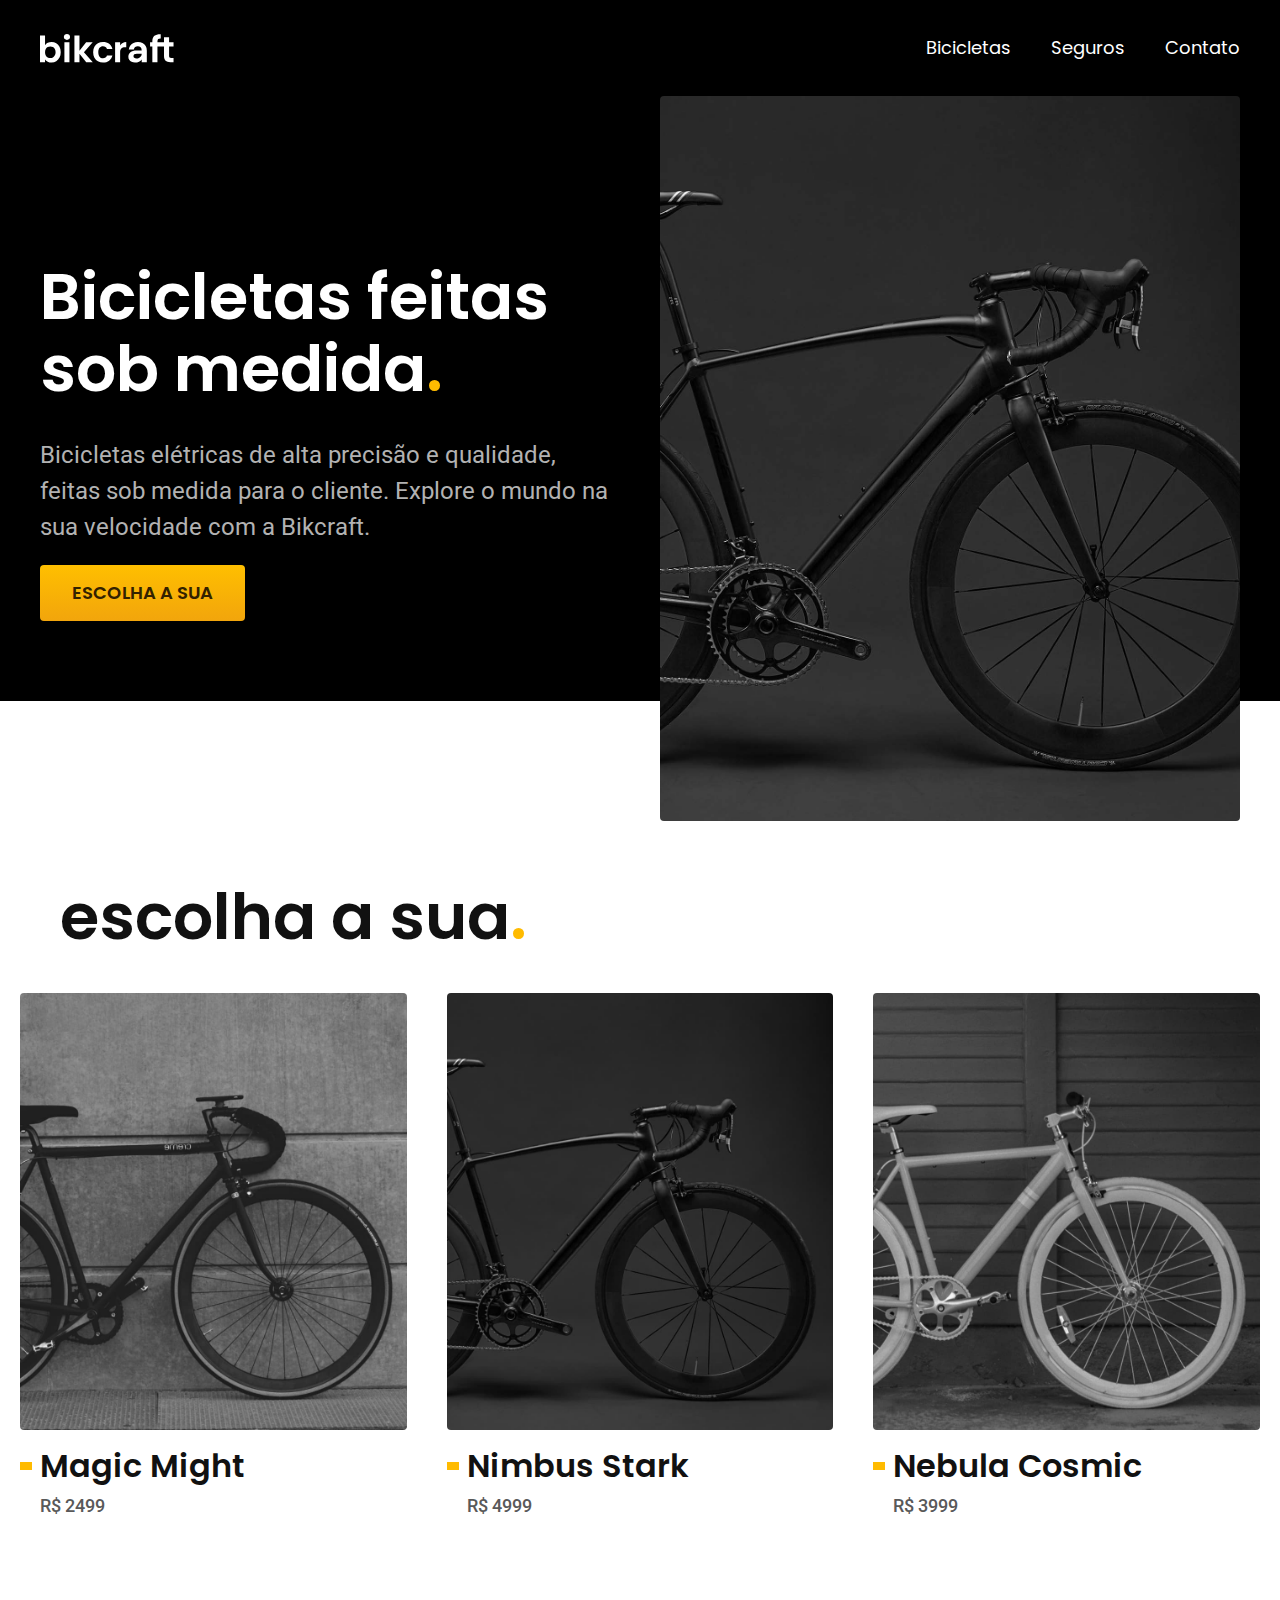
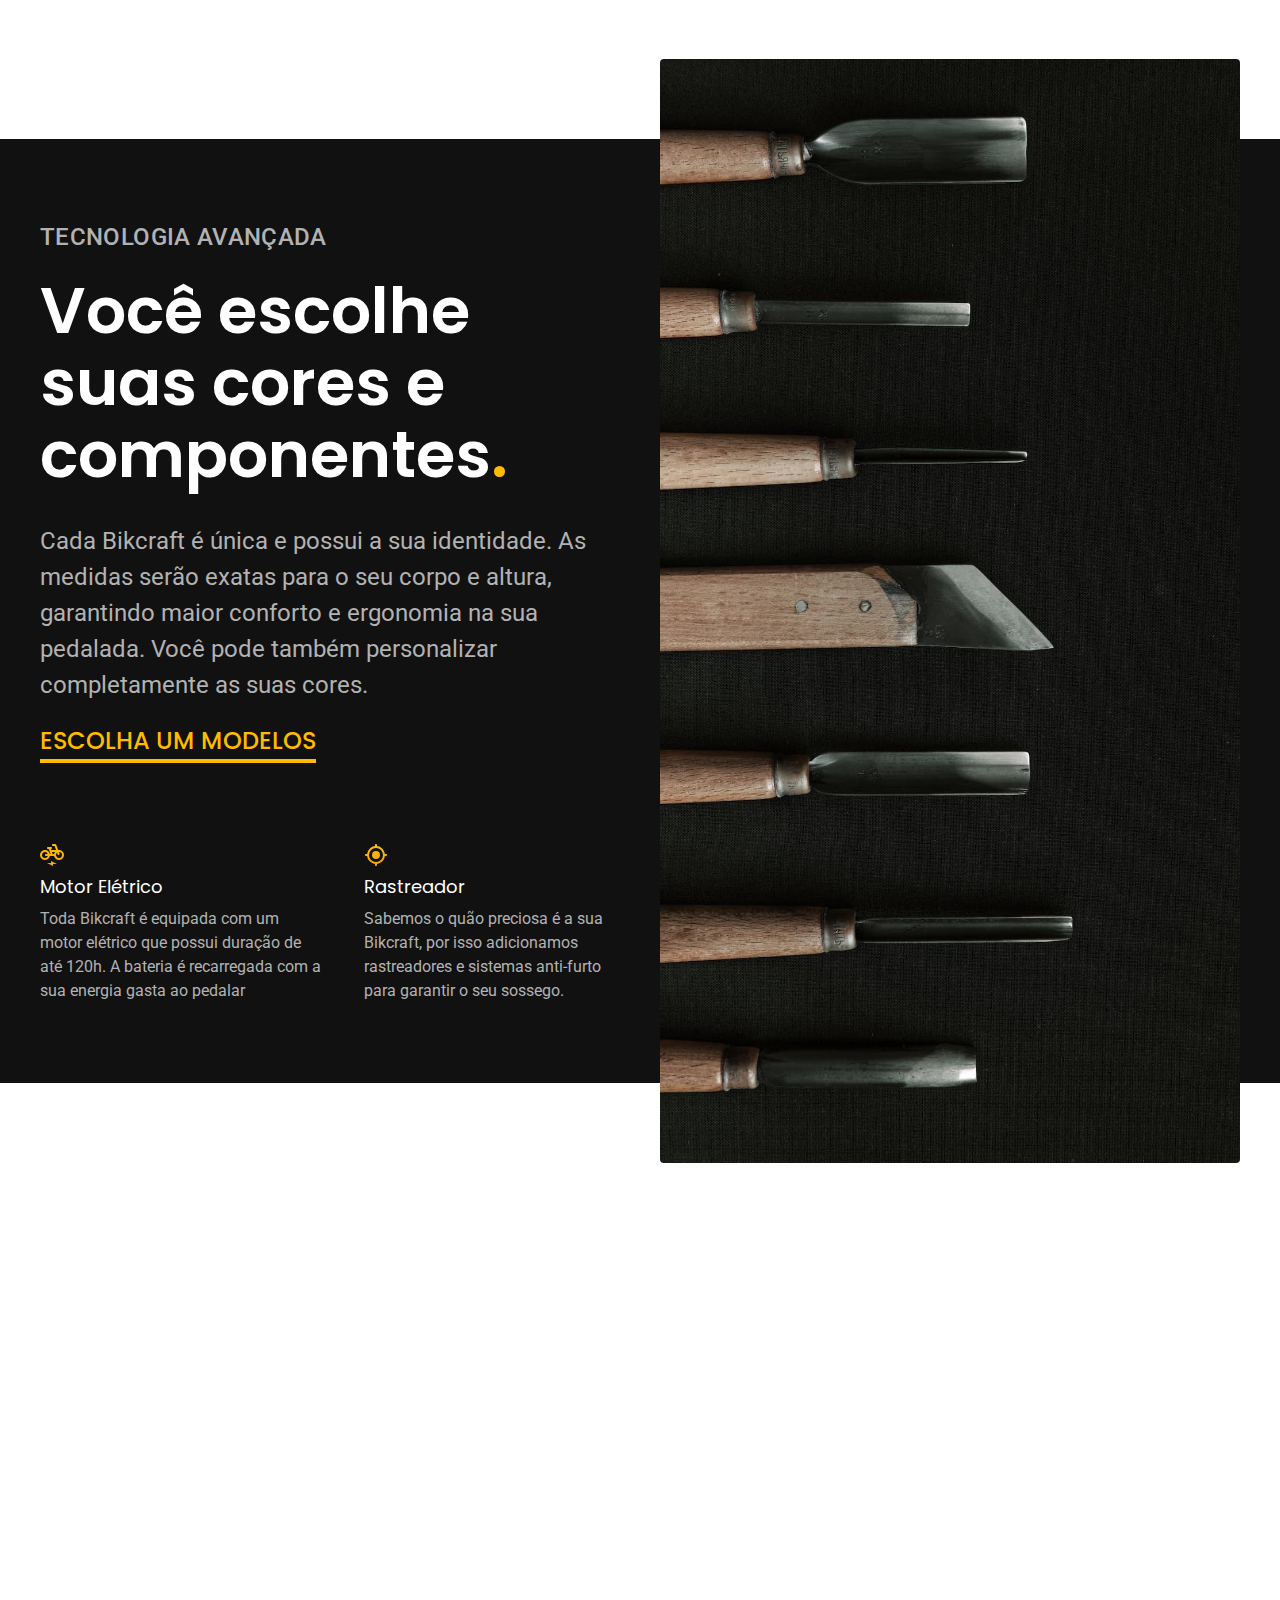
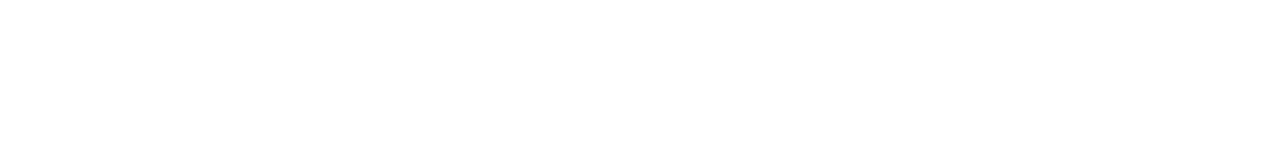
==== index.html @ 1fbe971d "tecnologia" ====
<!DOCTYPE html>
<html lang="pt-br">
<head>
    <meta charset="UTF-8">
    <meta name="viewport" content="width=device-width, initial-scale=1.0">
    <title>Bikcraft - Bicicletas Elétricas</title>
    <meta name="description" content="Bicicletas elétricas de alta precisão e qualidade,  feitas sob medida para o cliente. Explore o mundo na sua velocidade com a Bikcraft.">
    <link rel="stylesheet" href="./css/style.css">

    <link rel="preconnect" href="https://fonts.googleapis.com">
    <link rel="preconnect" href="https://fonts.gstatic.com" crossorigin>
    <link href="https://fonts.googleapis.com/css2?family=Poppins:wght@400;600&family=Roboto:wght@400;500&display=swap" rel="stylesheet">
</head>
<body>
    <header class="header-bg">
        <div class="container header">
            <a href="./"><img src="./img/bikcraft.svg" alt="Bikcraft"></a>
            <nav aria-label="primaria">
                <ul class="header-menu font-1-m cor-0">
                    <li><a href="./bicicletas.html">Bicicletas</a></li>
                    <li><a href="./seguros.html">Seguros</a></li>
                    <li><a href="./contatos.html">Contato</a></li>
                </ul>

        </div>
 
        </nav>
    </header>

    <main class="introducao-bg">
        <div class="container introducao">
            <div class="introducao-conteudo">
                <h1 class="font-1-xxl cor-0">Bicicletas feitas sob medida<span class="cor-p1">.</span></h1>
                <p class="font-2-l cor-5">Bicicletas elétricas de alta precisão e qualidade,  feitas sob medida para o cliente. Explore o mundo na sua velocidade com a Bikcraft.</p>
                <a href="./bicicletas.html" class="botao">Escolha a sua</a>
            </div>
            <div>
                <img src="./img/fotos/introducao.jpg" alt="Bicicleta Elétrica Preta">
            </div>
        </div>      
    </main>

    <article class="bicicletas-lista">
        <h2 class="container font-1-xxl">escolha a sua<span class="cor-p1">.</span></h2>

        <ul>
            <li>
                <a href="./bicicletas/magic.html">
                    <img src="./img/bicicletas/magic-home.jpg" alt="Bicicleta Preta">
                    <h3 class="font-1-xl">Magic Might</h3>
                    <span class="font-2-m cor-8">R$ 2499</span>
                </a>
            </li>
            <li>
                <a href="./bicicletas/nimbus.html">
                    <img src="./img/bicicletas/nimbus-home.jpg" alt="Bicicleta Preta">
                    <h3 class="font-1-xl">Nimbus Stark</h3>
                    <span class="font-2-m cor-8">R$ 4999</span>
                </a>
            </li>
            <li>
                <a href="./bicicletas/nebula.html">
                    <img src="./img/bicicletas/nebula-home.jpg" alt="Bicicleta Preta">
                    <h3 class="font-1-xl">Nebula Cosmic</h3>
                    <span class="font-2-m cor-8">R$ 3999</span>
                </a>
            </li>
        </ul>
    </article>

    <article class="tecnologia-bg">
        <div class="tecnologia container">
            <div class="tecnologia-conteudo">
                <span class="font-2-l-b cor-5">Tecnologia Avançada</span>
                <h2 class="font-1-xxl cor-0">Você escolhe suas cores e componentes<span class="cor-p1">.</span></h2>
                <p class="font-2-l cor-5">Cada Bikcraft é única e possui a sua identidade. As medidas serão exatas para o seu corpo e altura, garantindo maior conforto e ergonomia na sua pedalada. Você pode também personalizar completamente as suas cores.</p>
                <a class="link" href="./bicicletas.html">Escolha um modelos</a>

                <div class="tecnologia-vantagens">
                    <div>
                        <img src="./img/icones/eletrica.svg" alt="">
                        <h3 class="font-1-m cor-0">Motor Elétrico</h3>
                        <p class="font-2-s cor-5">Toda Bikcraft é equipada com um motor elétrico que possui duração de até 120h. A bateria é recarregada com a sua energia gasta ao pedalar</p>
                    </div>
                    <div>
                        <img src="./img/icones/rastreador.svg" alt="">
                        <h3 class="font-1-m cor-0">Rastreador</h3>
                        <p class="font-2-s cor-5">Sabemos o quão preciosa é a sua Bikcraft, por isso adicionamos rastreadores e sistemas anti-furto para garantir o seu sossego.</p>
                    </div>
                </div>
            </div>
            <div class="tecnologia-imagem">
                <img src="./img/fotos/tecnologia.jpg" alt="">
            </div>
        </div>

    </article>

    
</body>
</html>
---- css/style.css ----
@import './global/global.css';
@import './utilidades/tipografia.css';
@import './utilidades/cores.css';
@import './global/header.css';

/* Utilidades */
@import './utilidades/componentes.css';

/* Home */
@import './home/introducao.css';

/* Bicicletas */
@import './bicicletas/bicicletas.css';

/* Tecnologia */
@import './home/tecnologia.css';
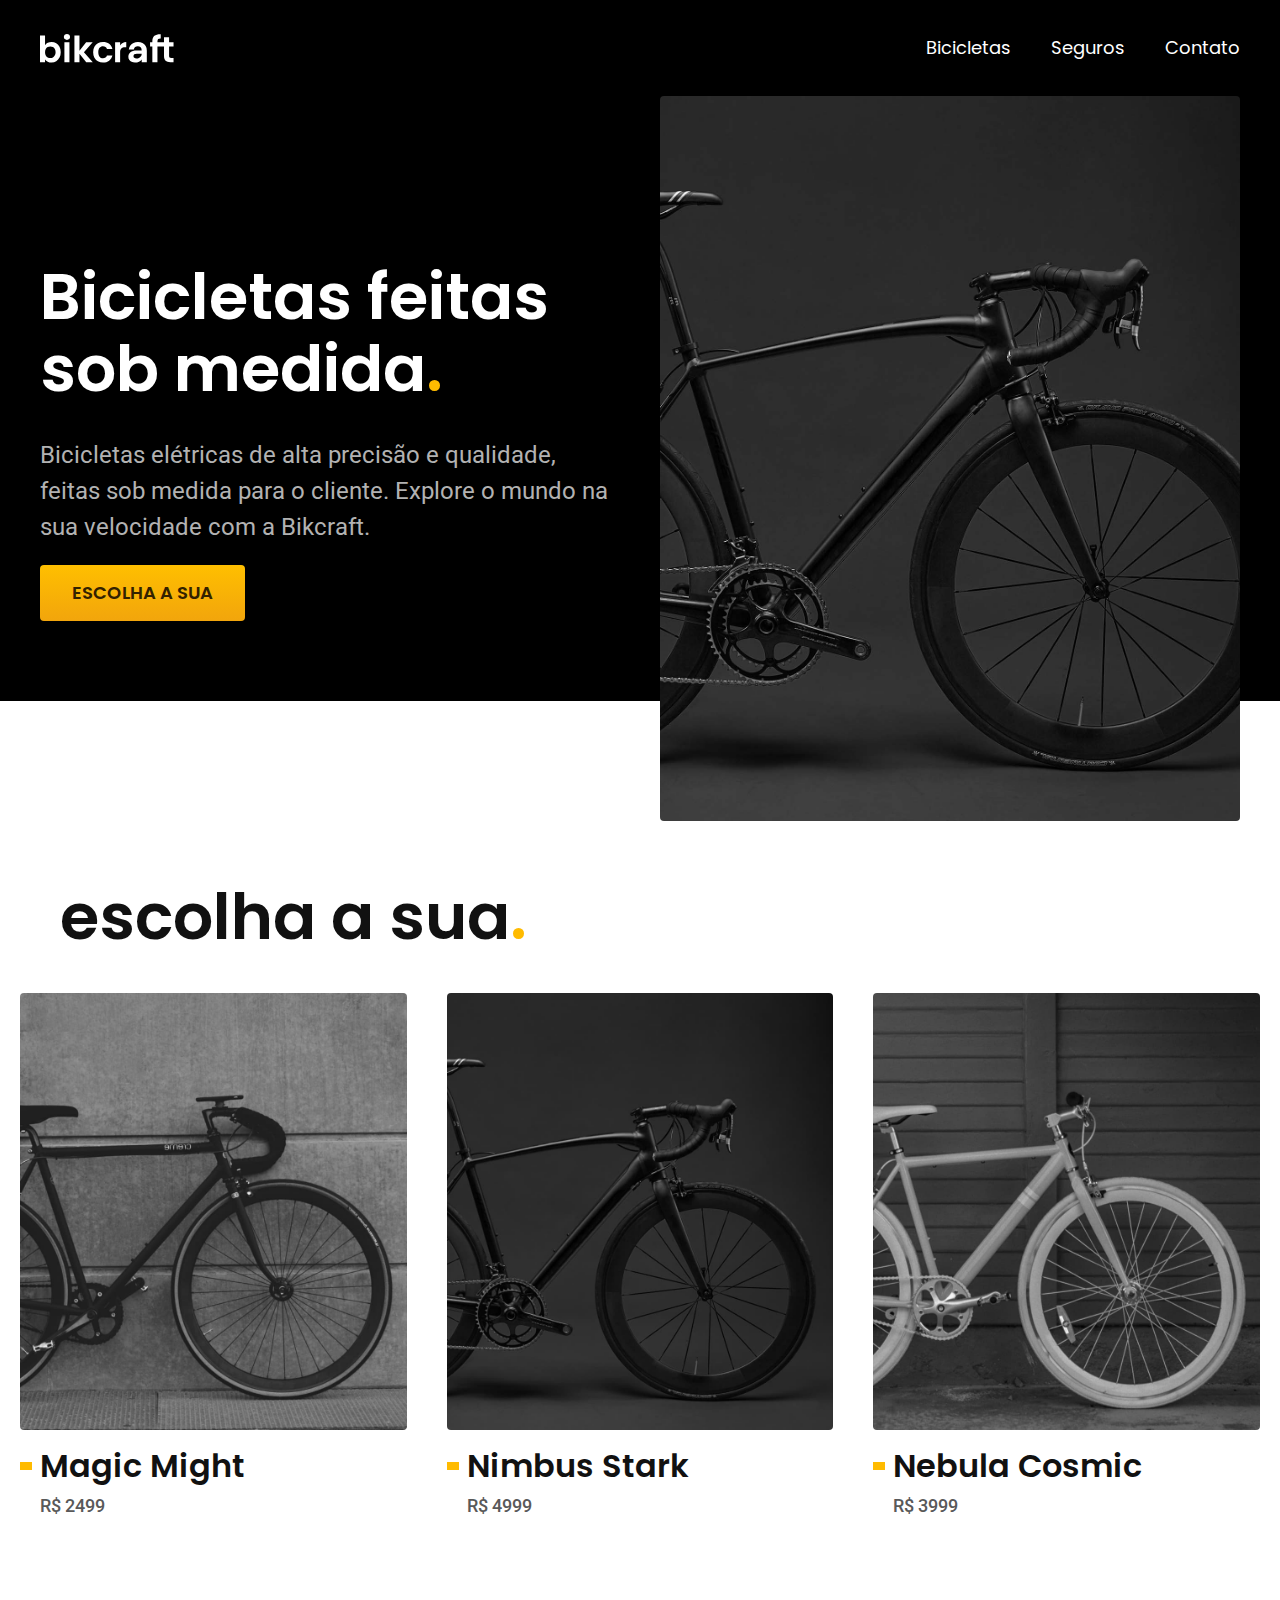
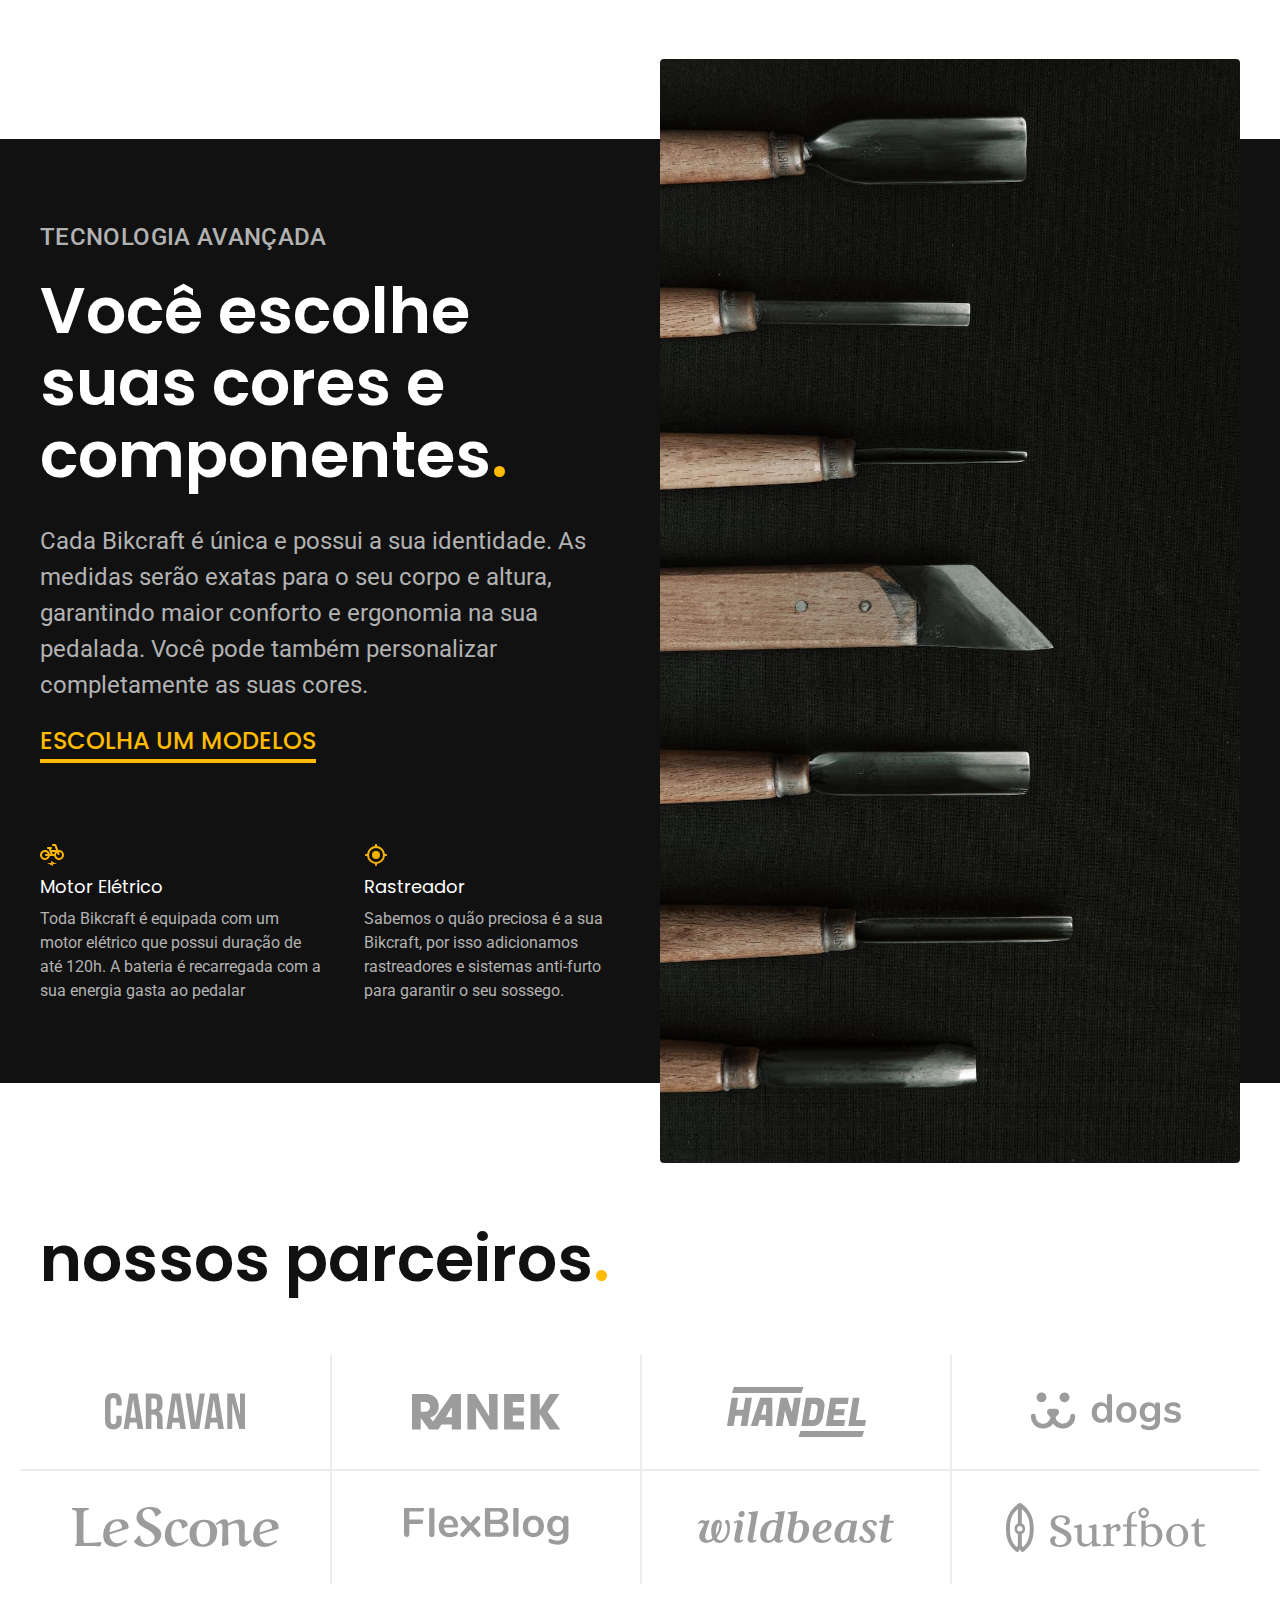
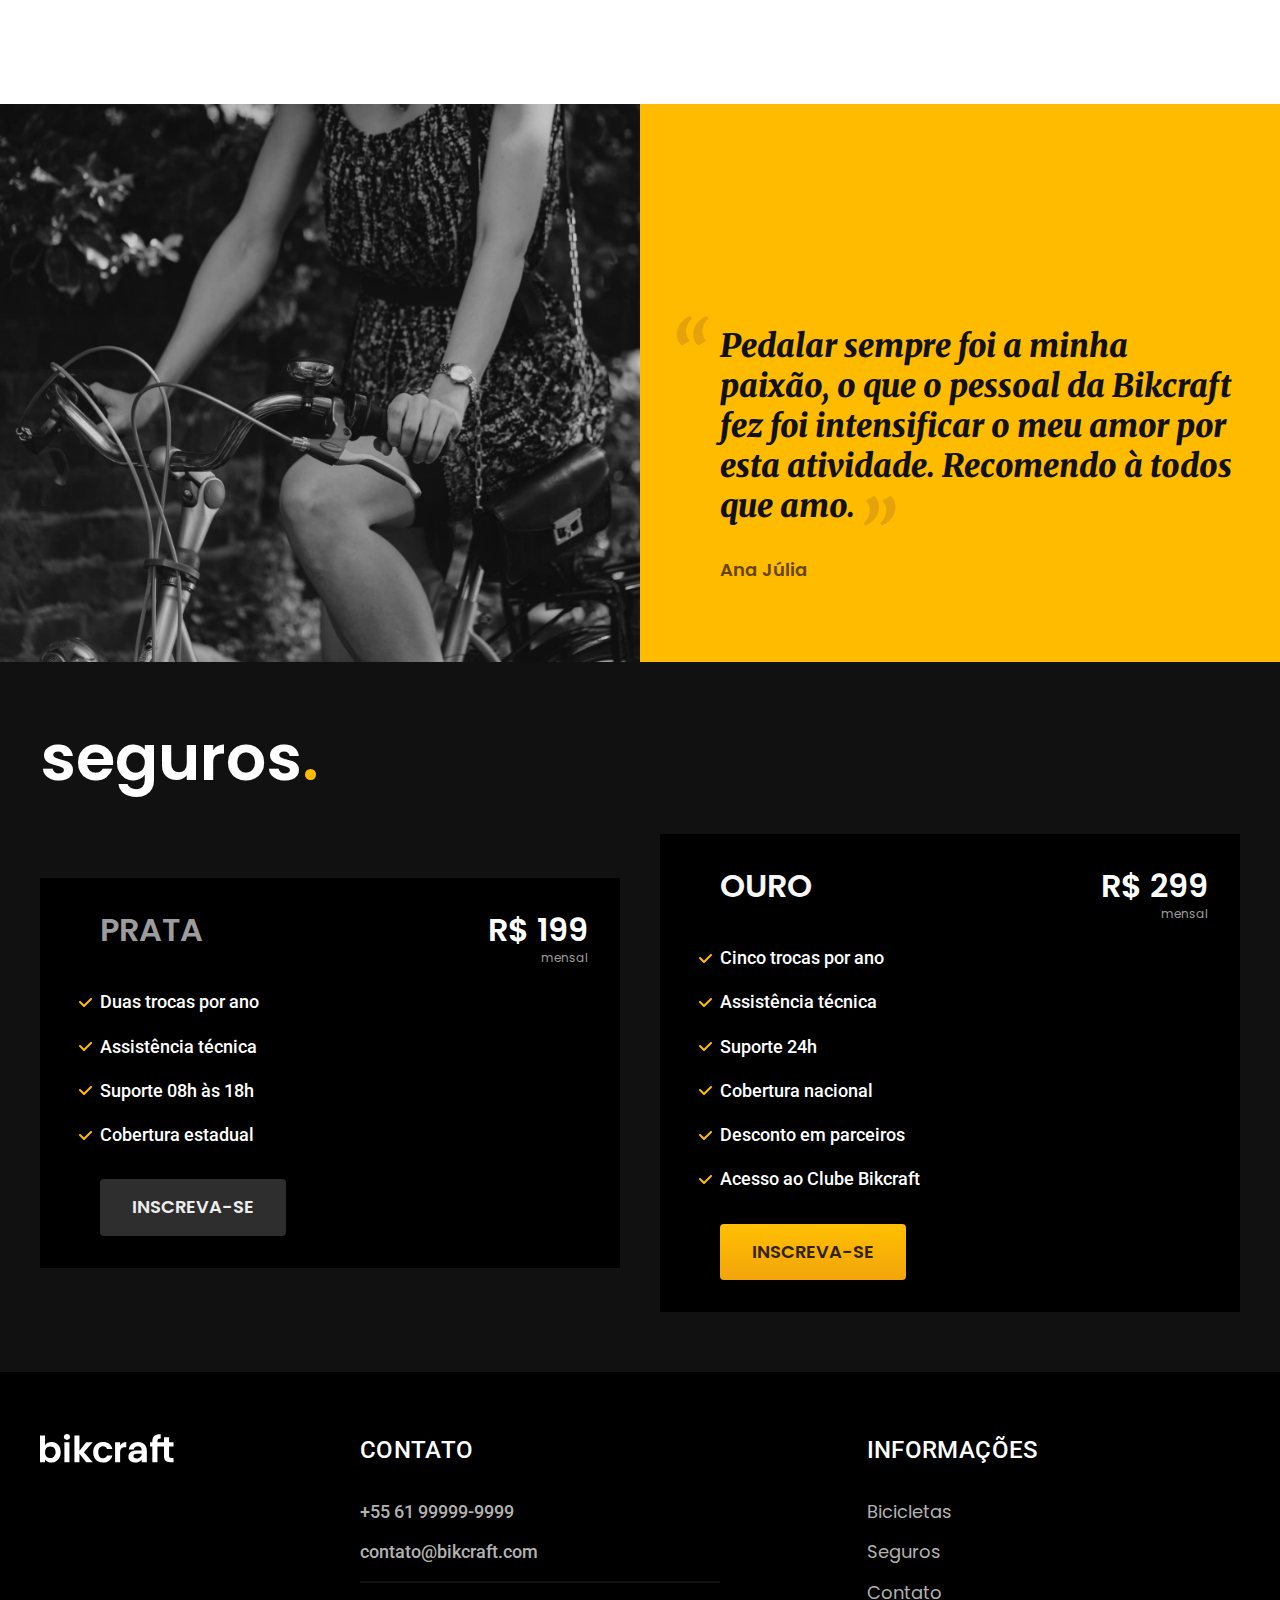
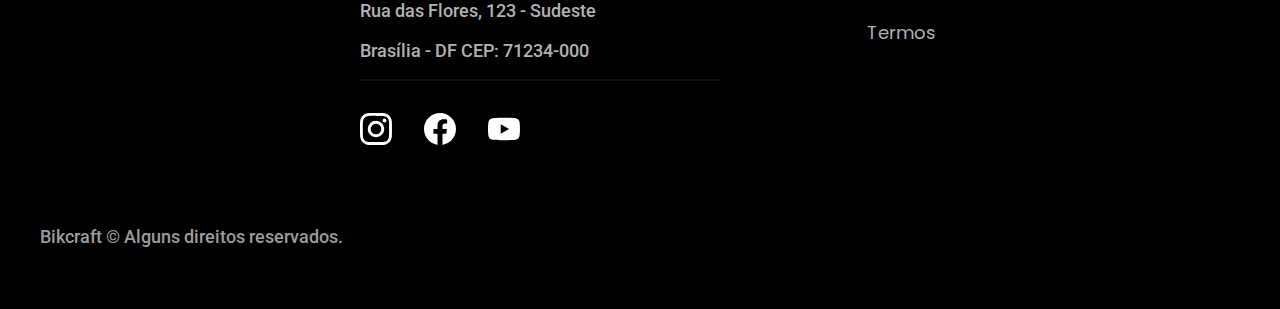
==== commit 0f9272d9: "home" ====
--- a/index.html
+++ b/index.html
@@ -10,6 +10,7 @@
     <link rel="preconnect" href="https://fonts.googleapis.com">
     <link rel="preconnect" href="https://fonts.gstatic.com" crossorigin>
     <link href="https://fonts.googleapis.com/css2?family=Poppins:wght@400;600&family=Roboto:wght@400;500&display=swap" rel="stylesheet">
+    <link href="https://fonts.googleapis.com/css2?family=Merriweather:ital,wght@0,400;1,900&display=swap" rel="stylesheet">
 </head>
 <body>
     <header class="header-bg">
@@ -96,6 +97,107 @@
 
     </article>
 
+    <section aria-label="Nossos Parceiros" class="parceiros">
+        <h2 class="container font-1-xxl">nossos parceiros<span class="cor-p1">.</span></h2>
+        <ul>
+            <li><img src="./img/parceiros/caravan.svg" alt="caravan"></li>
+            <li><img src="./img/parceiros/ranek.svg" alt="ranek"></li>
+            <li><img src="./img/parceiros/handel.svg" alt="handel"></li>
+            <li><img src="./img/parceiros/dogs.svg" alt="dogs"></li>
+            <li><img src="./img/parceiros/lescone.svg" alt="lescone"></li>
+            <li><img src="./img/parceiros/flexblog.svg" alt="flexblog"></li>
+            <li><img src="./img/parceiros/wildbeast.svg" alt="wildbeast"></li>
+            <li><img src="./img/parceiros/surfbot.svg" alt="surfbot"></li>
+        </ul>
+    </section>
+
+    <section class="depoimento-bg" aria-label="depoimento">
+        <div class="depoimento">
+            <div>
+                <img src="./img/fotos/depoimento.jpg" alt="Pessoa pedalando Bicicleta">
+            </div>
+            <div class="depoimento-conteudo">
+                <blockquote class="font-1-xl cor-p5s">
+                    <p>Pedalar sempre foi a minha paixão, o que o pessoal da Bikcraft fez foi intensificar o meu amor por esta atividade. Recomendo à todos que amo.</p>
+                </blockquote>
+                <span class="font-1-m-b cor-p4">Ana Júlia</span>
+                
+            </div>
+        </div>
+    </section>
+
+    <article class="seguros-bg">
+        <div class="container seguros">
+            <h2 class="font-1-xxl cor-0">seguros<span class="cor-p1">.</span></h2>
+            <div class="seguros-item">
+                <h3 class="font-1-xl cor-6">PRATA</h3>
+                <span class="font-1-xl cor-0">R$ 199 <span class="font-1-xs cor-6">mensal</span></span>
+                <ul class="font-2-m cor-0">
+                    <li>Duas trocas por ano</li>
+                    <li>Assistência técnica</li>
+                    <li>Suporte 08h às 18h</li>
+                    <li>Cobertura estadual</li>
+                </ul>
+                <a class="botao secundario" href="./orcamento.html">Inscreva-se</a>
+            </div>
+            <div class="seguros-item">
+                <h3 class="font-1-xl cor-1">OURO</h3>
+                <span class="font-1-xl cor-0">R$ 299 <span class="font-1-xs cor-6">mensal</span></span>
+                <ul class="font-2-m cor-0">
+                    <li>Cinco trocas por ano</li>
+                    <li>Assistência técnica</li>
+                    <li>Suporte 24h</li>
+                    <li>Cobertura nacional</li>
+                    <li>Desconto em parceiros</li>
+                    <li>Acesso ao Clube Bikcraft</li>
+                </ul>
+                <a class="botao" href="./orcamento.html">Inscreva-se</a>
+            </div>
+        </div>
+        
+    </article>
+
+    <footer class="footer-bg">
+        <div class="container footer">
+            <img src="./img/bikcraft.svg" alt="Bikcraft">
+            <div class="footer-contato">
+                <h3 class="font-2-l-b cor-0">Contato</h3>
+                <ul class="font-2-m cor-5">
+                    <li><a href="tel:+5561999999999">+55 61 99999-9999</a></li>
+                    <li><a href="mailto:contato@bikcraft.com">contato@bikcraft.com</a></li>
+                    <li>Rua das Flores, 123 - Sudeste</li>
+                    <li>Brasília - DF CEP: 71234-000</li>
+                </ul>
+                <div class="footer-redes">
+                    <a href="./">
+                        <img src="./img/redes/instagram.svg" alt="Instagram">
+                    </a>
+                    <a href="./">
+                        <img src="./img/redes/facebook.svg" alt="Facebook">
+                    </a>
+                    <a href="./">
+                        <img src="./img/redes/youtube.svg" alt="Youtube">
+                    </a>
+
+                </div>
+            </div>
+            <div class="footer-informacoes">
+                <h3 class="font-2-l-b cor-0">Informações</h3>
+                <nav>
+                    <ul class="font-1-m cor-5">
+                        <li><a href="./bicicletas.html">Bicicletas</a></li>
+                        <li><a href="./seguros.html">Seguros</a></li>
+                        <li><a href="./contatos.html">Contato</a></li>
+                        <li><a href="./termos.html">Termos</a></li>
+
+                    </ul>
+                </nav>
+            </div>
+            <p class="footer-copy font-2-m cor-6">Bikcraft © Alguns direitos reservados.</p>
+        </div>
+
+    </footer>
+
     
 </body>
 </html>--- a/css/style.css
+++ b/css/style.css
@@ -2,20 +2,28 @@
 @import './utilidades/tipografia.css';
 @import './utilidades/cores.css';
 @import './global/header.css';
+@import './global/footer.css';
 
 /* Utilidades */
 @import './utilidades/componentes.css';
 
 /* Home */
 @import './home/introducao.css';
+@import './home/tecnologia.css';
+@import './home/parceiros.css';
+@import './home/depoimento.css';
+
 
 /* Bicicletas */
-@import './bicicletas/bicicletas.css';
+@import './bicicletas/bicicletas-lista.css';
 
-/* Tecnologia */
-@import './home/tecnologia.css';
+
+/* Seguros */
+@import './seguros/seguros.css';
 
 
 
 
 
+
+
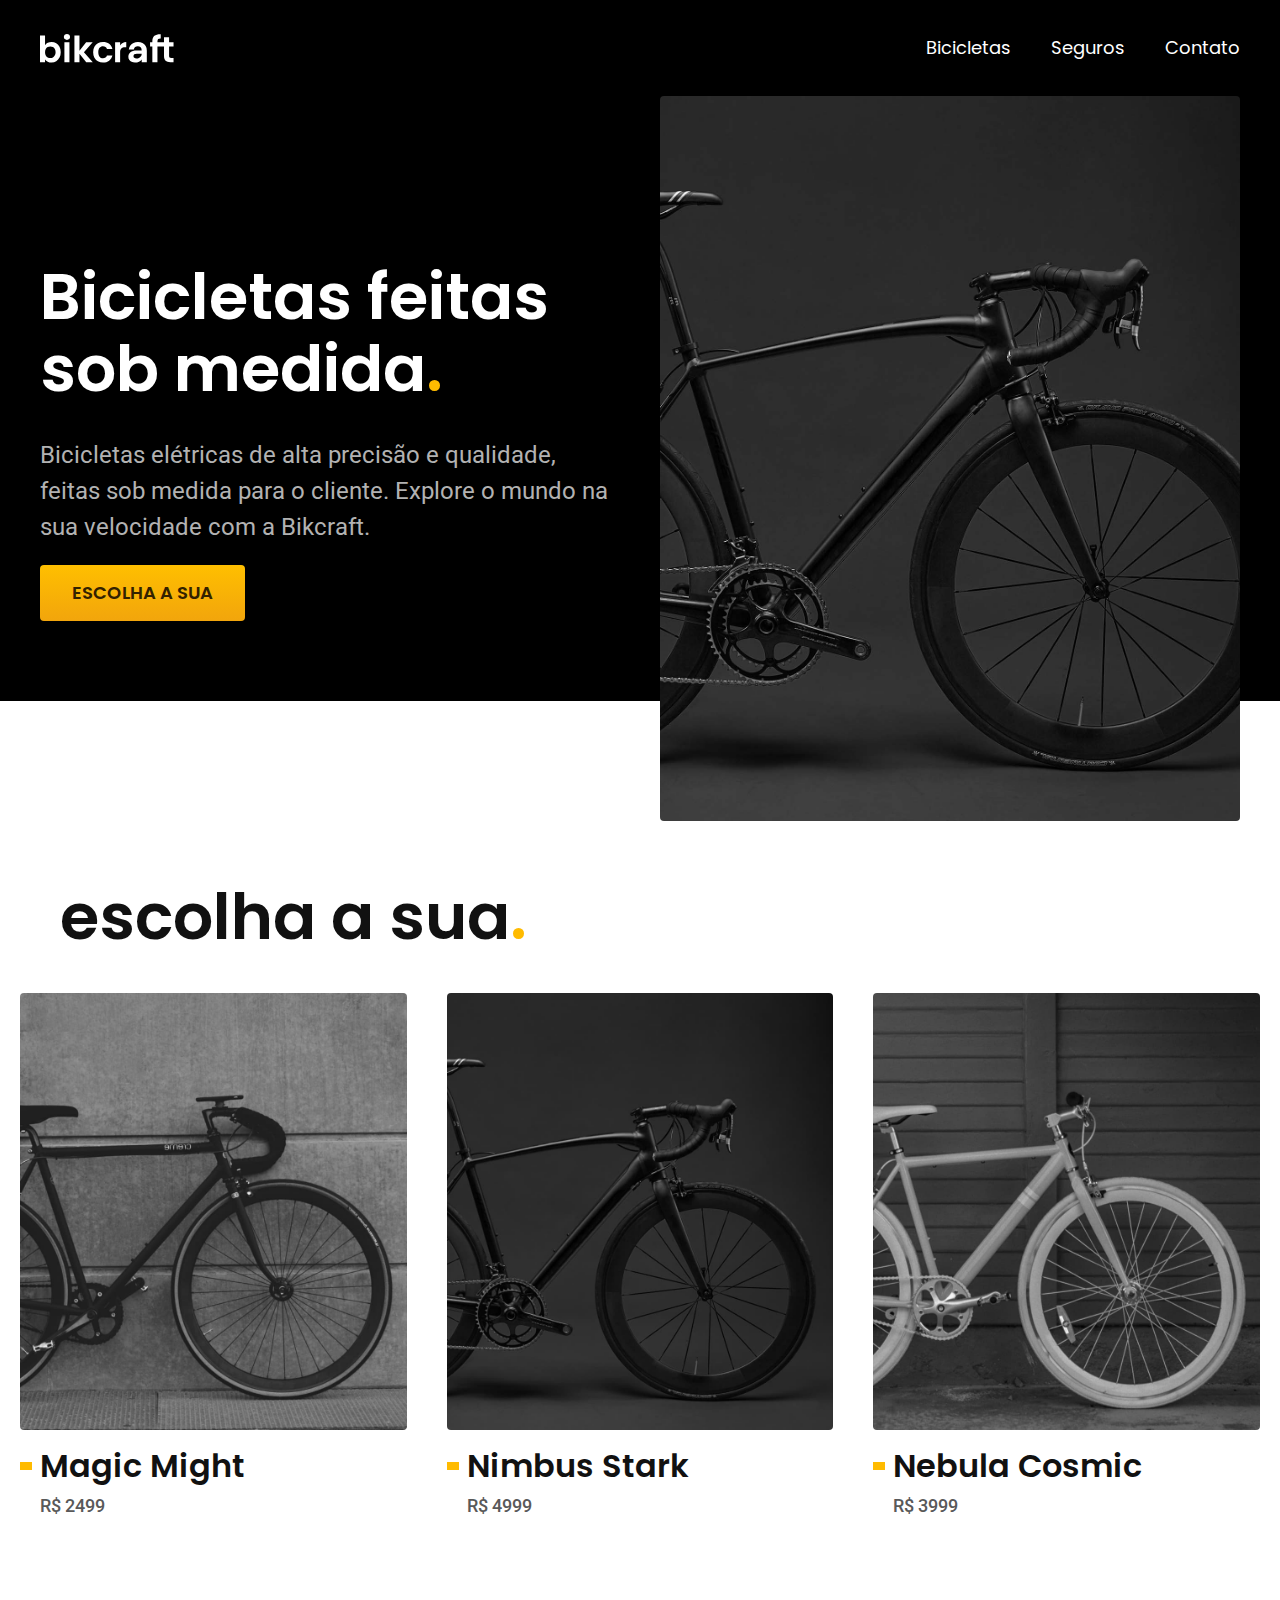
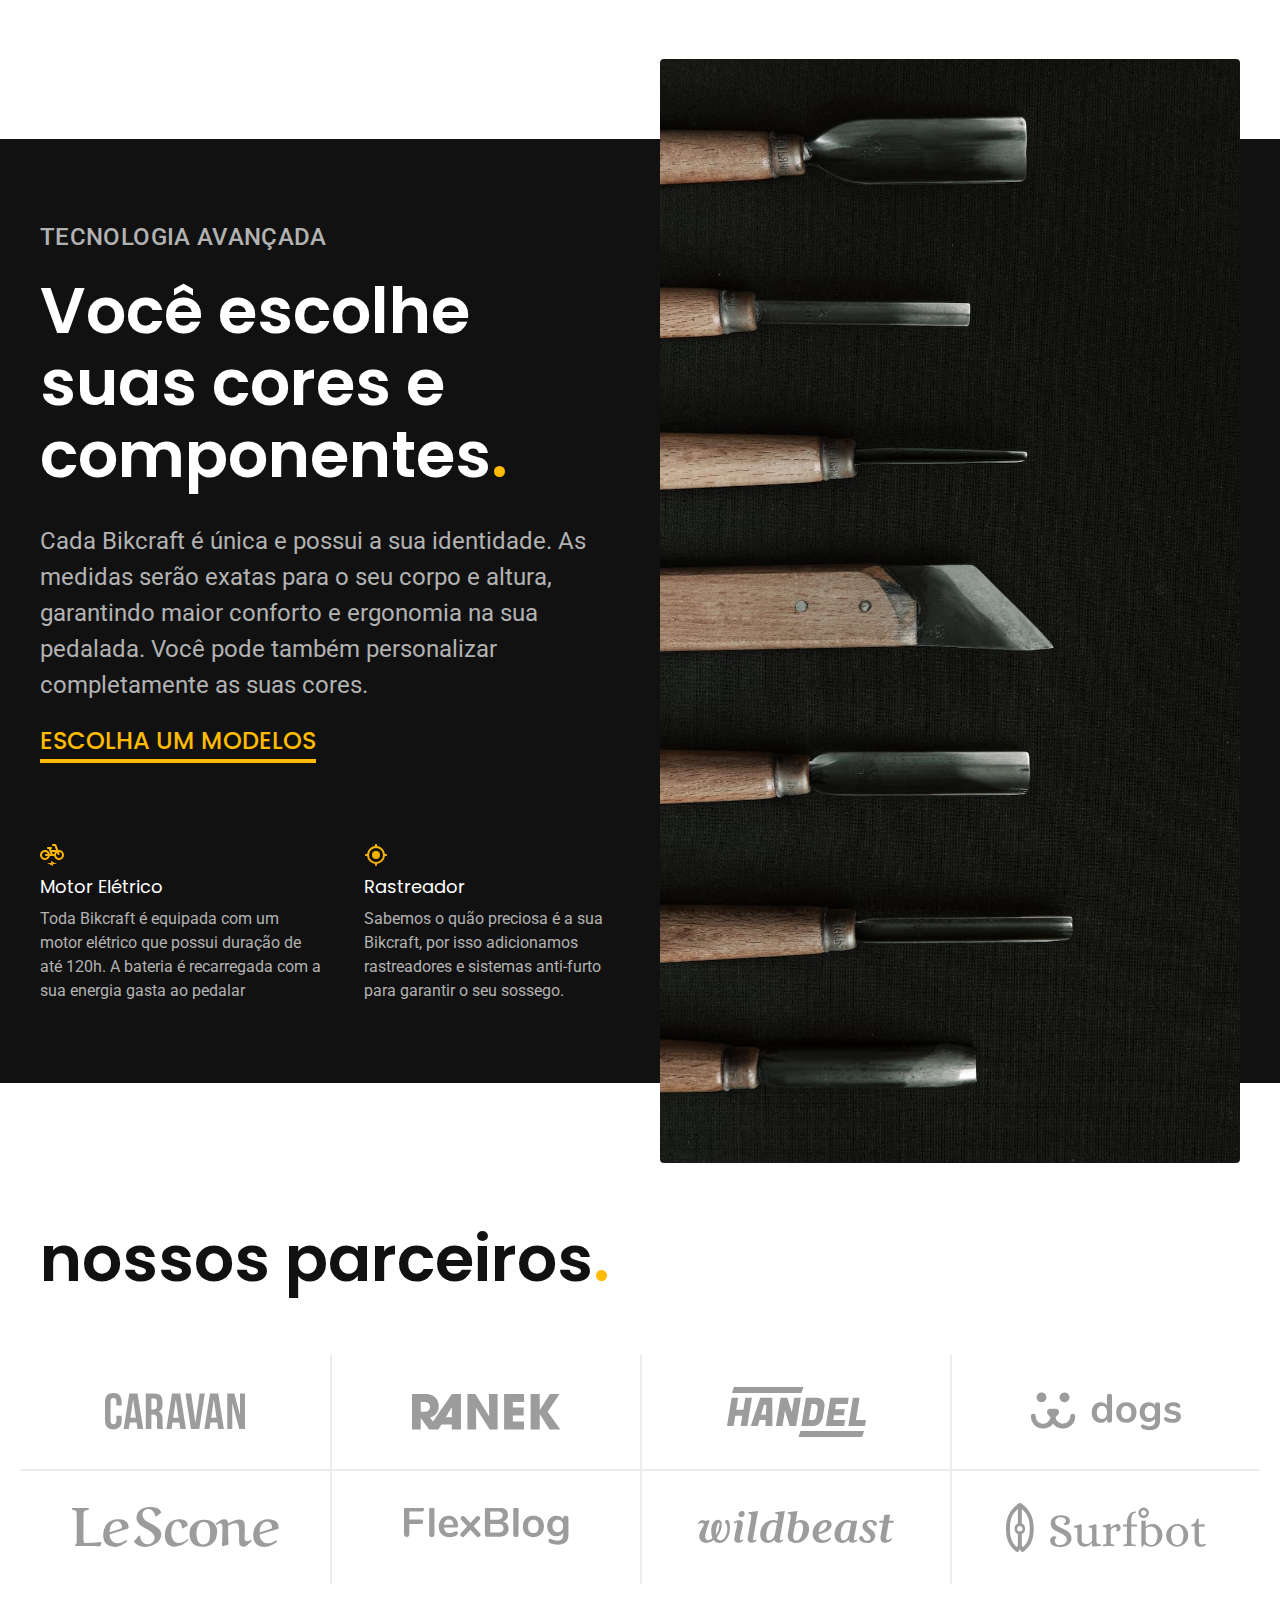
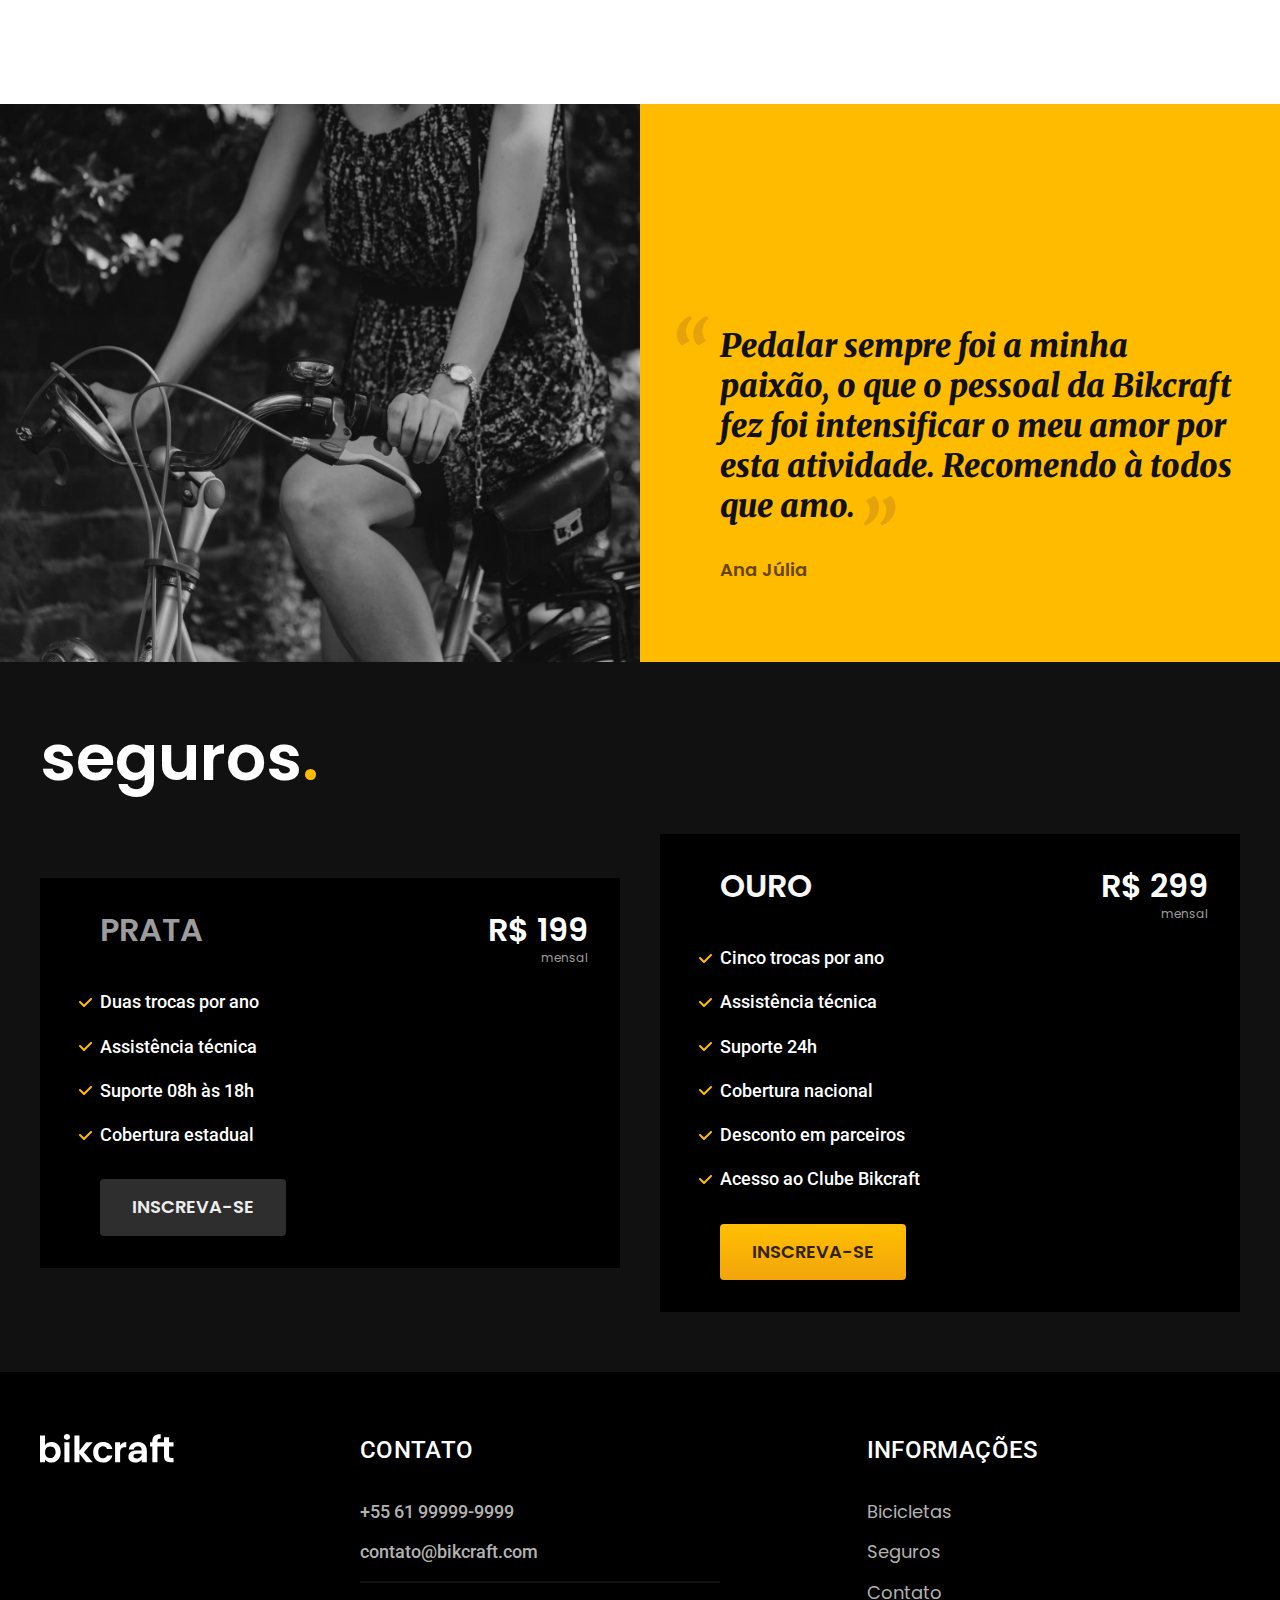
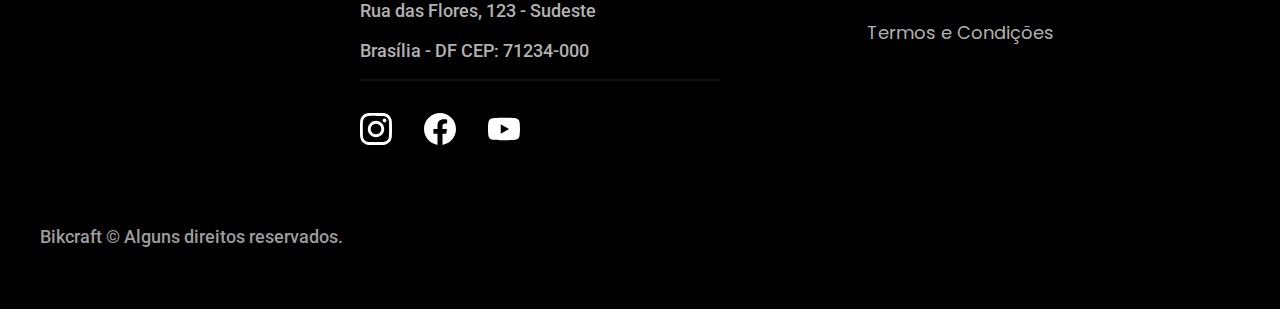
==== commit f155711a: "termo_e_condicoes" ====
--- a/index.html
+++ b/index.html
@@ -188,7 +188,7 @@
                         <li><a href="./bicicletas.html">Bicicletas</a></li>
                         <li><a href="./seguros.html">Seguros</a></li>
                         <li><a href="./contatos.html">Contato</a></li>
-                        <li><a href="./termos.html">Termos</a></li>
+                        <li><a href="./termos.html">Termos e Condições</a></li>
 
                     </ul>
                 </nav>
--- a/css/style.css
+++ b/css/style.css
@@ -22,8 +22,12 @@
 @import './seguros/seguros.css';
 
 
+/* termos */
+@import './termos/termos.css';
 
 
 
 
 
+
+
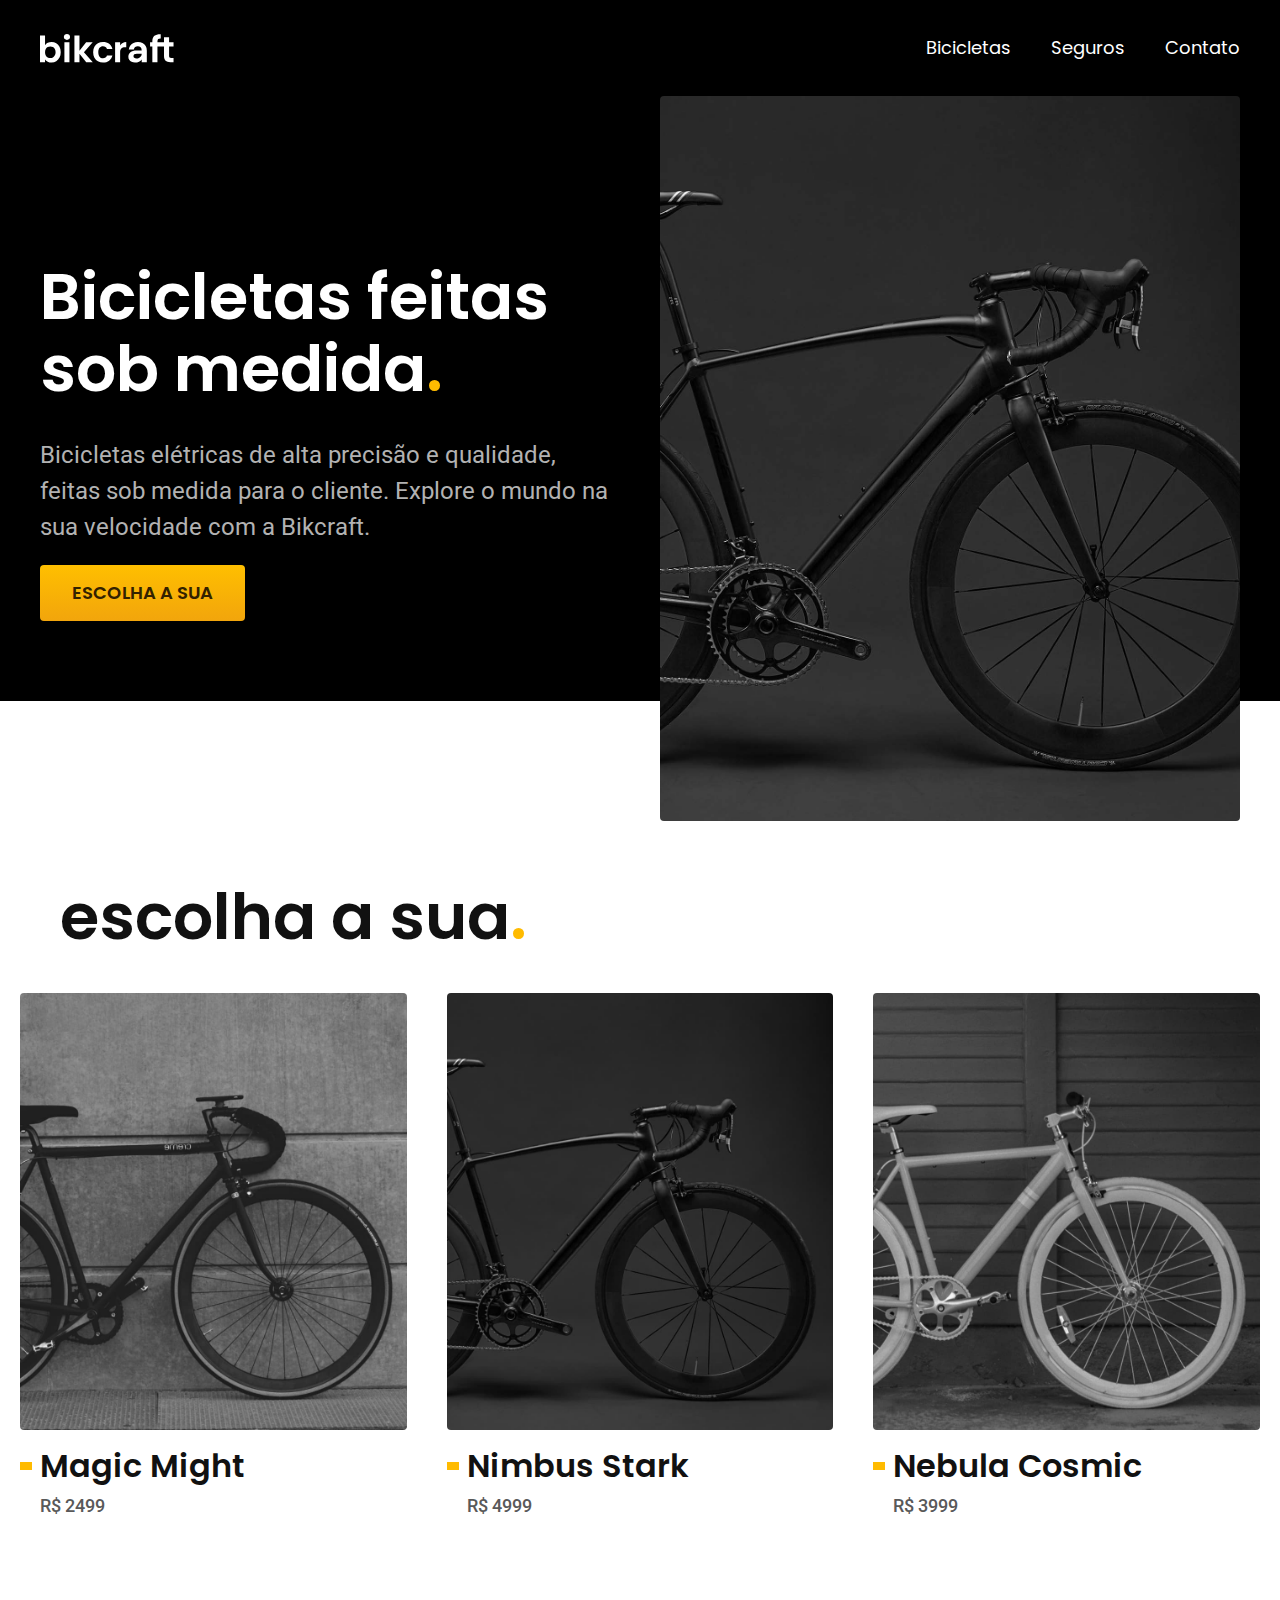
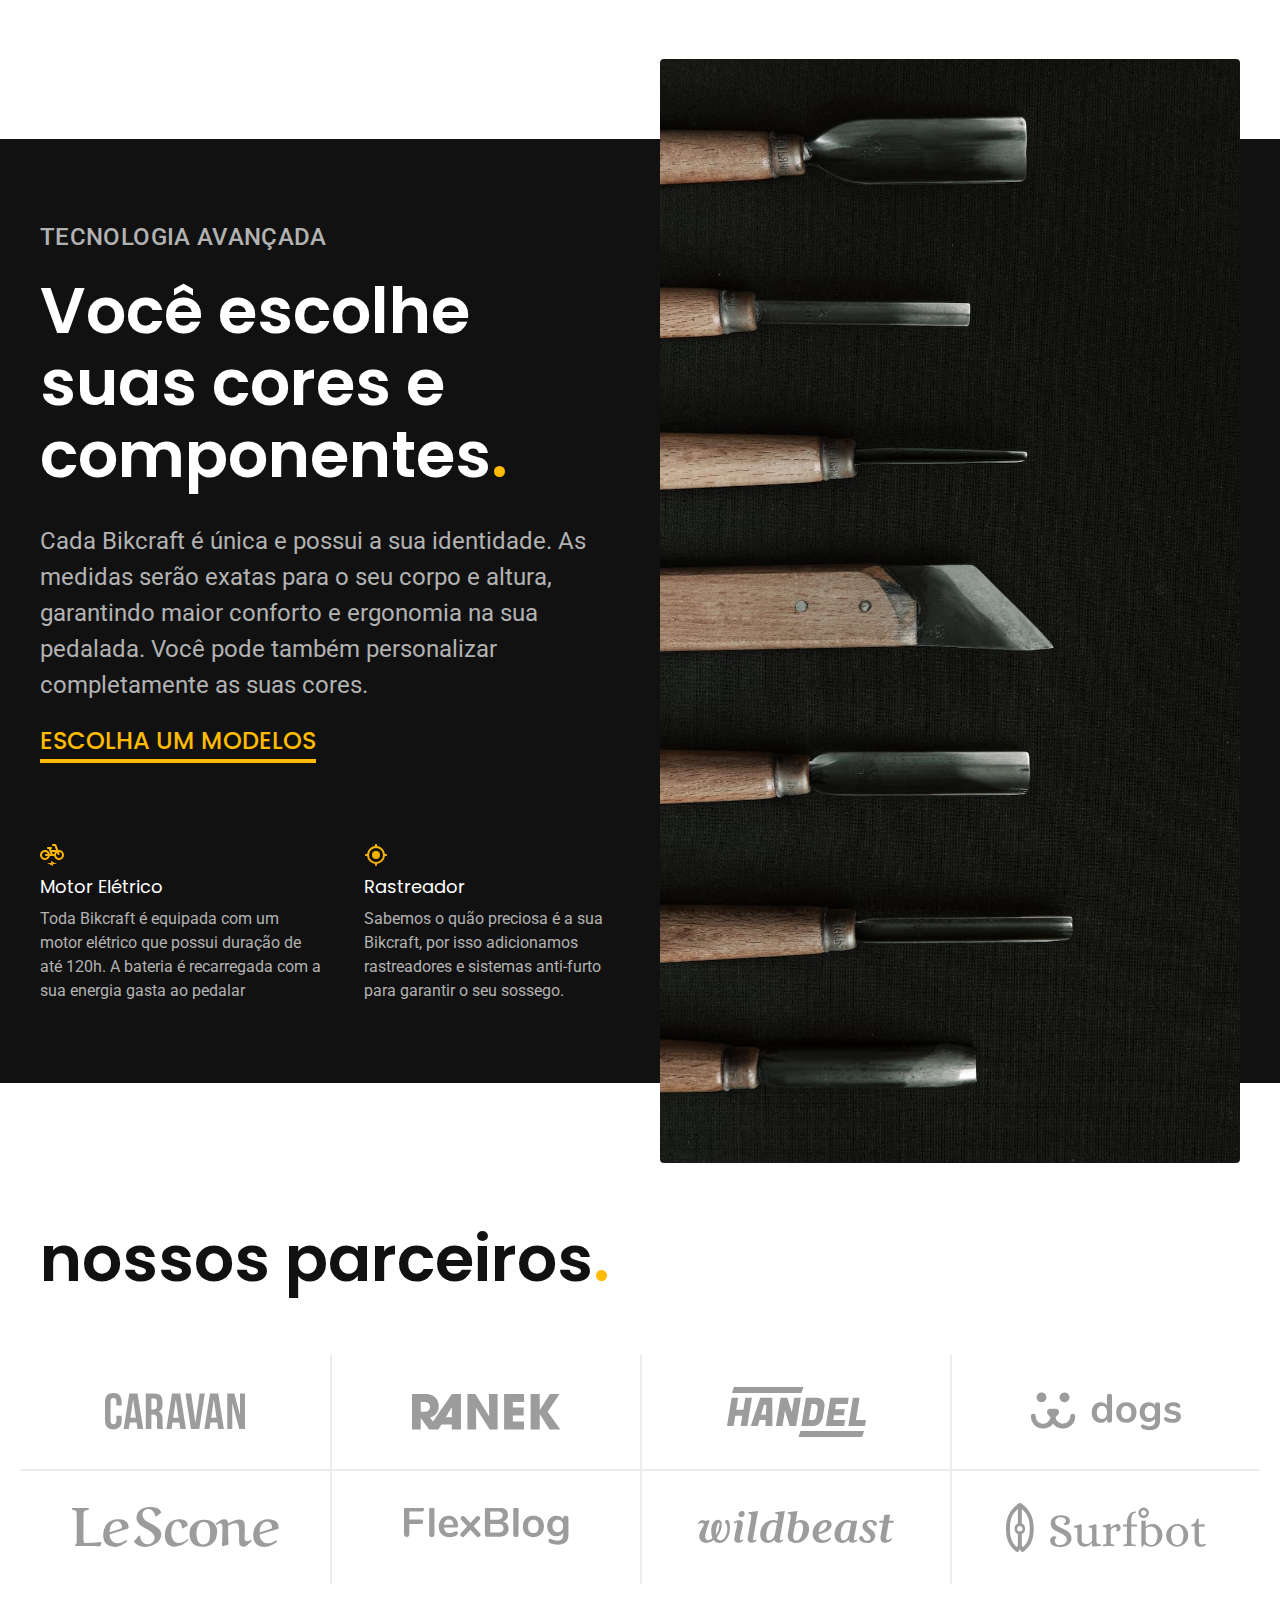
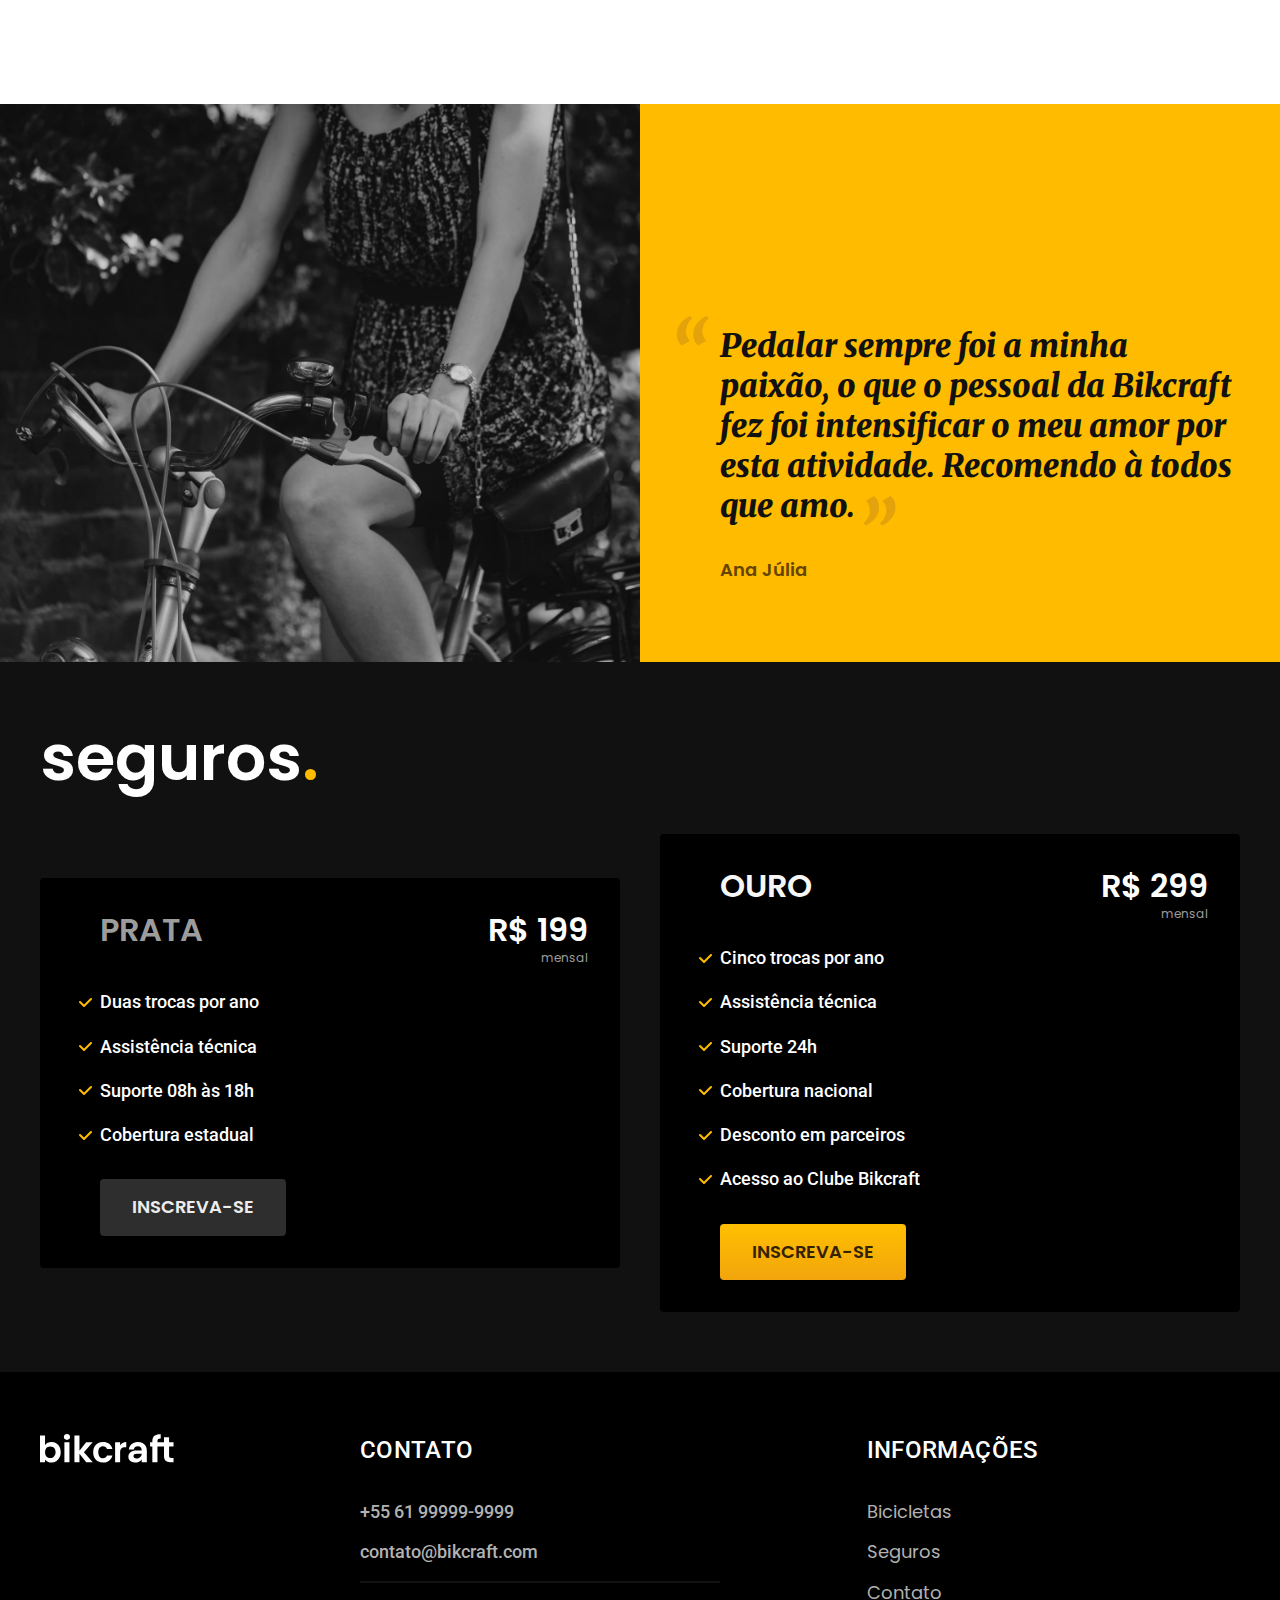
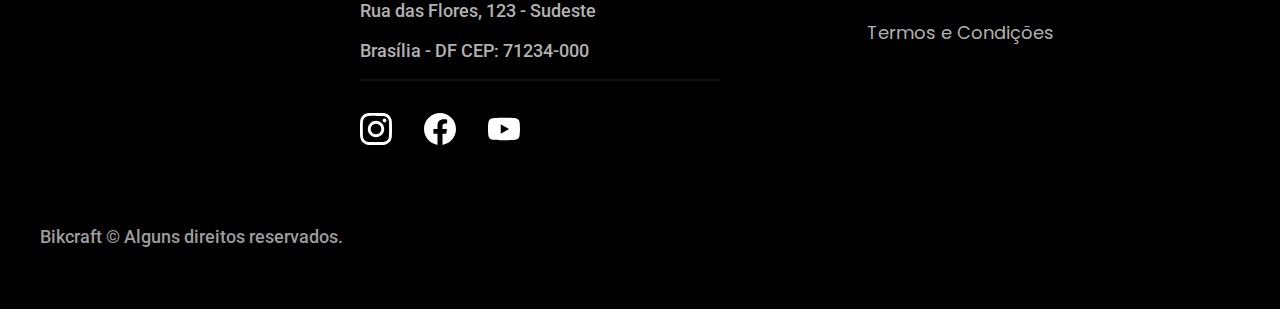
==== commit 54856c86: "correçao dos links" ====
--- a/index.html
+++ b/index.html
@@ -15,12 +15,12 @@
 <body>
     <header class="header-bg">
         <div class="container header">
-            <a href="./"><img src="./img/bikcraft.svg" alt="Bikcraft"></a>
+            <a href="../index.html"><img src="./img/bikcraft.svg" alt="Bikcraft"></a>
             <nav aria-label="primaria">
                 <ul class="header-menu font-1-m cor-0">
                     <li><a href="./bicicletas.html">Bicicletas</a></li>
                     <li><a href="./seguros.html">Seguros</a></li>
-                    <li><a href="./contatos.html">Contato</a></li>
+                    <li><a href="./contato.html">Contato</a></li>
                 </ul>
 
         </div>
--- a/css/style.css
+++ b/css/style.css
@@ -1,29 +1,39 @@
-@import './global/global.css';
-@import './utilidades/tipografia.css';
-@import './utilidades/cores.css';
-@import './global/header.css';
-@import './global/footer.css';
+@import "./global/global.css";
+@import "./utilidades/tipografia.css";
+@import "./utilidades/cores.css";
+
+@import "./global/header.css";
+@import "./global/footer.css";
 
 /* Utilidades */
-@import './utilidades/componentes.css';
+@import "./utilidades/componentes.css";
+@import "./utilidades/formulario.css";
 
 /* Home */
-@import './home/introducao.css';
-@import './home/tecnologia.css';
-@import './home/parceiros.css';
-@import './home/depoimento.css';
-
+@import "./home/introducao.css";
+@import "./home/tecnologia.css";
+@import "./home/parceiros.css";
+@import "./home/depoimento.css";
 
 /* Bicicletas */
-@import './bicicletas/bicicletas-lista.css';
+@import "./bicicletas/bicicletas-lista.css";
+@import "./bicicletas/bicicletas.css";
 
+/* Bicicleta */
+@import "./bicicleta/bicicleta.css";
+@import "./bicicleta/seguro.css";
 
 /* Seguros */
-@import './seguros/seguros.css';
+@import "./seguros/seguros.css";
+@import "./seguros/vantagens.css";
+@import "./seguros/perguntas.css";
 
+/* Contato */
+@import "./contato/contato.css";
+@import "./contato/lojas.css";
 
-/* termos */
-@import './termos/termos.css';
+/* Termos */
+@import "./termos/termos.css";
 
 
 
@@ -31,3 +41,4 @@
 
 
 
+
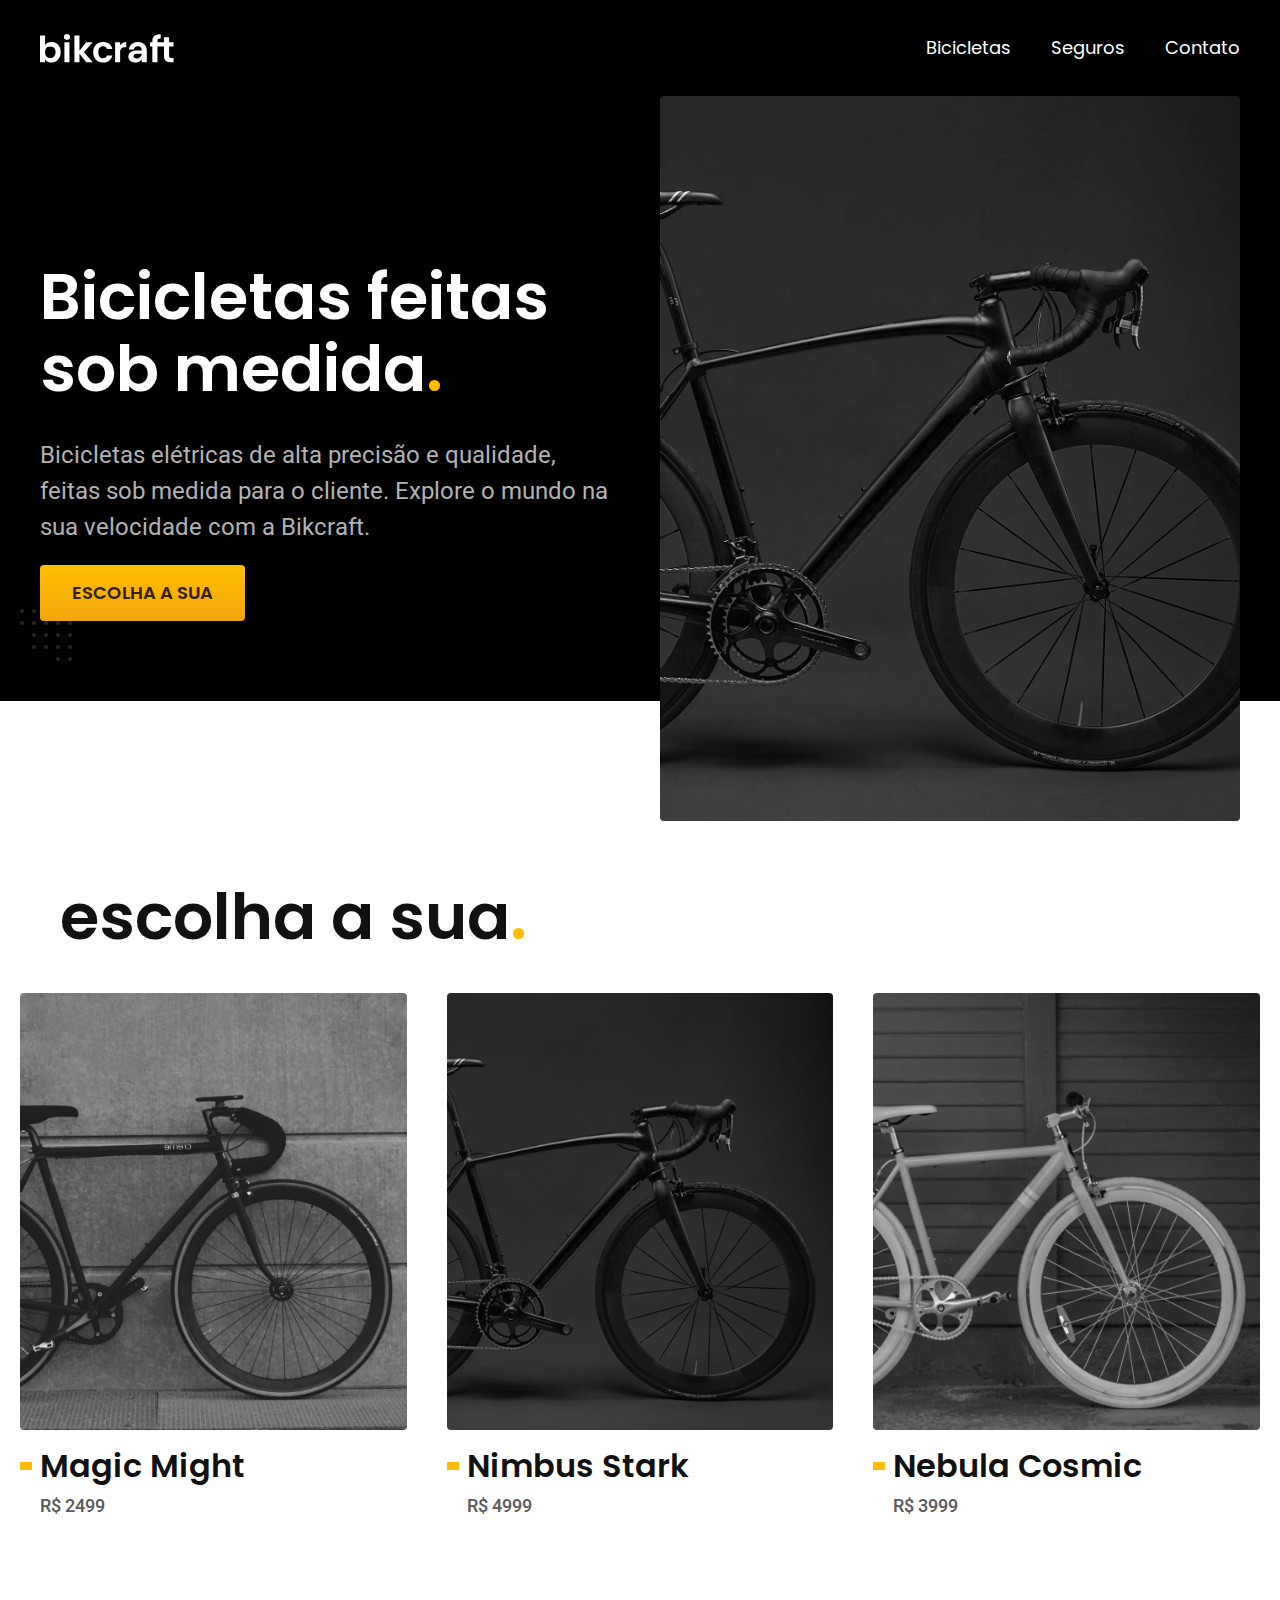
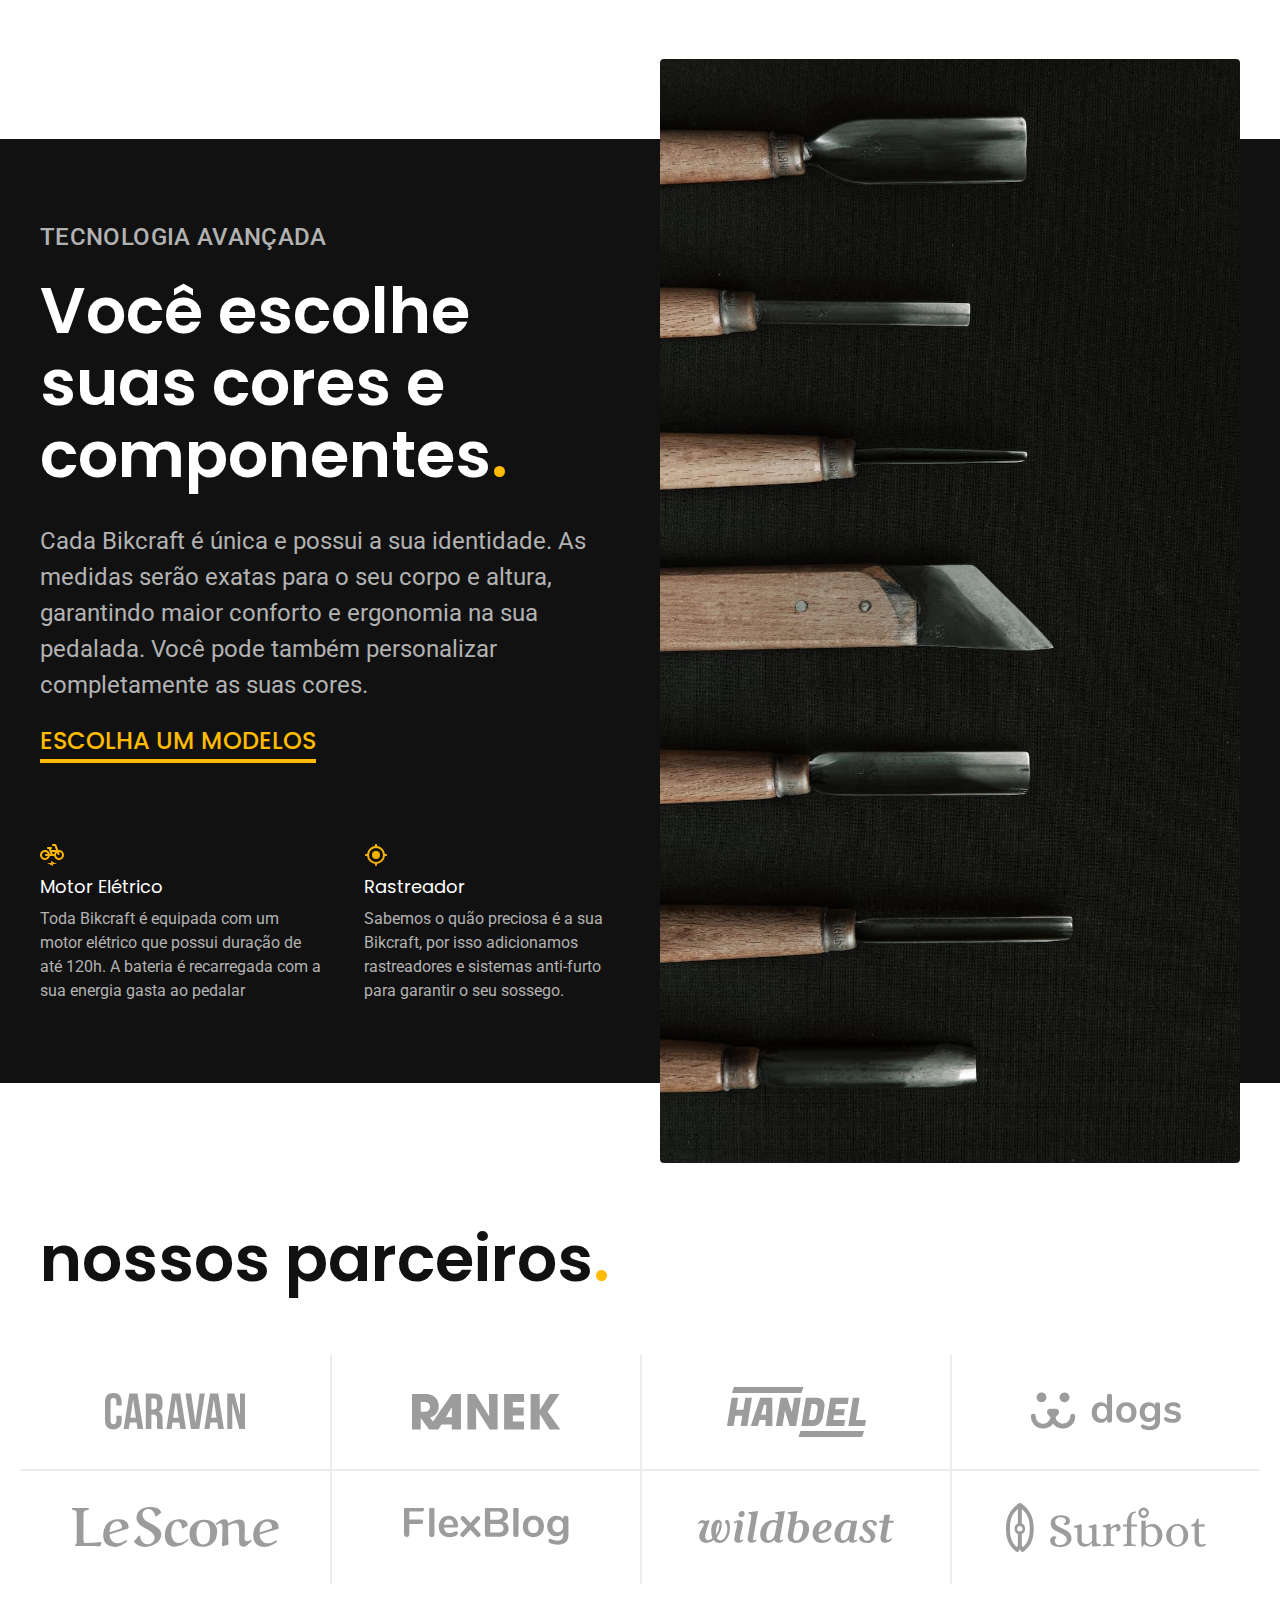
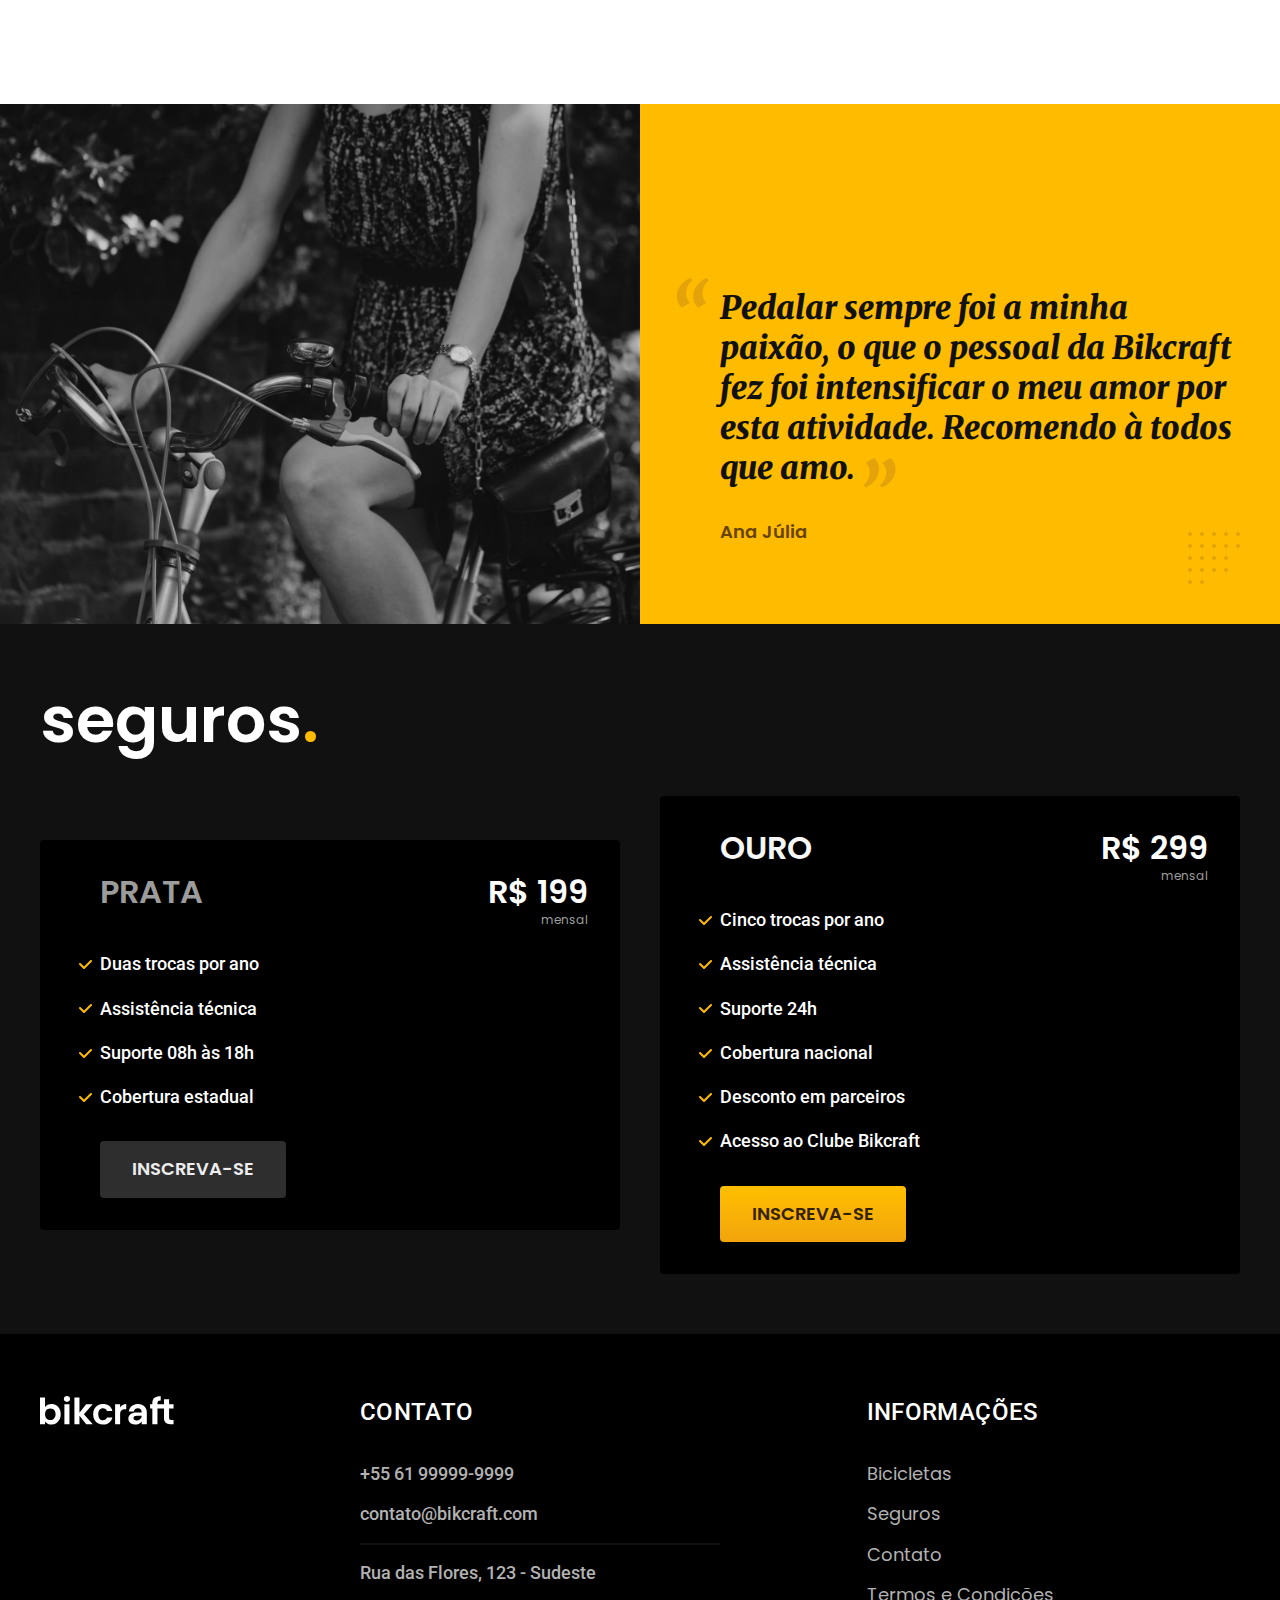
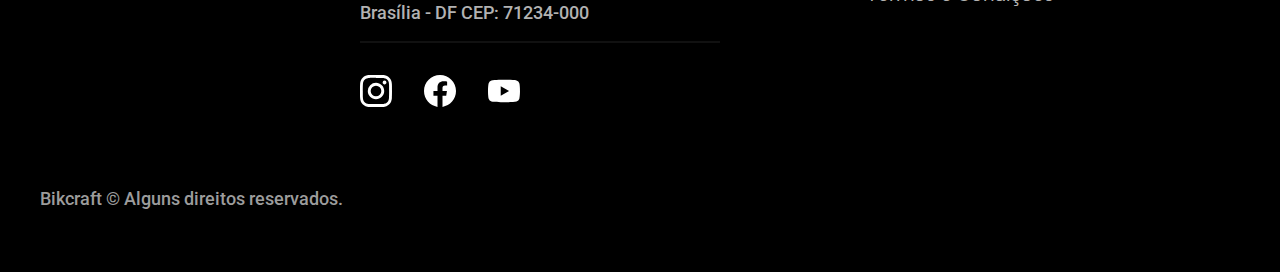
==== commit aab157b0: "otimizacoes" ====
--- a/index.html
+++ b/index.html
@@ -5,6 +5,7 @@
     <meta name="viewport" content="width=device-width, initial-scale=1.0">
     <title>Bikcraft - Bicicletas Elétricas</title>
     <meta name="description" content="Bicicletas elétricas de alta precisão e qualidade,  feitas sob medida para o cliente. Explore o mundo na sua velocidade com a Bikcraft.">
+    <link rel="preload" href="./css/style.css" as="style">
     <link rel="stylesheet" href="./css/style.css">
 
     <link rel="preconnect" href="https://fonts.googleapis.com">
@@ -15,7 +16,7 @@
 <body>
     <header class="header-bg">
         <div class="container header">
-            <a href="../index.html"><img src="./img/bikcraft.svg" alt="Bikcraft"></a>
+            <a href="../index.html"><img src="./img/bikcraft.svg" width="136" height="32" alt="Bikcraft"></a>
             <nav aria-label="primaria">
                 <ul class="header-menu font-1-m cor-0">
                     <li><a href="./bicicletas.html">Bicicletas</a></li>
@@ -35,9 +36,11 @@
                 <p class="font-2-l cor-5">Bicicletas elétricas de alta precisão e qualidade,  feitas sob medida para o cliente. Explore o mundo na sua velocidade com a Bikcraft.</p>
                 <a href="./bicicletas.html" class="botao">Escolha a sua</a>
             </div>
-            <div>
-                <img src="./img/fotos/introducao.jpg" alt="Bicicleta Elétrica Preta">
-            </div>
+
+            <picture>
+                <source media="@media (max-width: 800px)" srcset="./img/bicicletas/nimbus.jpg">
+                <img src="./img/fotos/introducao.jpg" width="1280" height="1600" alt="Bicicleta Elétrica Preta">
+            </picture>
         </div>      
     </main>
 
@@ -47,21 +50,21 @@
         <ul>
             <li>
                 <a href="./bicicletas/magic.html">
-                    <img src="./img/bicicletas/magic-home.jpg" alt="Bicicleta Preta">
+                    <img src="./img/bicicletas/magic-home.jpg" width="920" height="1040" alt="Bicicleta Preta">
                     <h3 class="font-1-xl">Magic Might</h3>
                     <span class="font-2-m cor-8">R$ 2499</span>
                 </a>
             </li>
             <li>
                 <a href="./bicicletas/nimbus.html">
-                    <img src="./img/bicicletas/nimbus-home.jpg" alt="Bicicleta Preta">
+                    <img src="./img/bicicletas/nimbus-home.jpg" width="920" height="1040" alt="Bicicleta Preta">
                     <h3 class="font-1-xl">Nimbus Stark</h3>
                     <span class="font-2-m cor-8">R$ 4999</span>
                 </a>
             </li>
             <li>
                 <a href="./bicicletas/nebula.html">
-                    <img src="./img/bicicletas/nebula-home.jpg" alt="Bicicleta Preta">
+                    <img src="./img/bicicletas/nebula-home.jpg" width="920" height="1040" alt="Bicicleta Preta">
                     <h3 class="font-1-xl">Nebula Cosmic</h3>
                     <span class="font-2-m cor-8">R$ 3999</span>
                 </a>
@@ -79,19 +82,19 @@
 
                 <div class="tecnologia-vantagens">
                     <div>
-                        <img src="./img/icones/eletrica.svg" alt="">
+                        <img src="./img/icones/eletrica.svg" width="24" height="24" alt="">
                         <h3 class="font-1-m cor-0">Motor Elétrico</h3>
                         <p class="font-2-s cor-5">Toda Bikcraft é equipada com um motor elétrico que possui duração de até 120h. A bateria é recarregada com a sua energia gasta ao pedalar</p>
                     </div>
                     <div>
-                        <img src="./img/icones/rastreador.svg" alt="">
+                        <img src="./img/icones/rastreador.svg" width="24" height="24" alt="">
                         <h3 class="font-1-m cor-0">Rastreador</h3>
                         <p class="font-2-s cor-5">Sabemos o quão preciosa é a sua Bikcraft, por isso adicionamos rastreadores e sistemas anti-furto para garantir o seu sossego.</p>
                     </div>
                 </div>
             </div>
             <div class="tecnologia-imagem">
-                <img src="./img/fotos/tecnologia.jpg" alt="">
+                <img src="./img/fotos/tecnologia.jpg" width="1200" height="1920"alt="">
             </div>
         </div>
 
@@ -100,21 +103,21 @@
     <section aria-label="Nossos Parceiros" class="parceiros">
         <h2 class="container font-1-xxl">nossos parceiros<span class="cor-p1">.</span></h2>
         <ul>
-            <li><img src="./img/parceiros/caravan.svg" alt="caravan"></li>
-            <li><img src="./img/parceiros/ranek.svg" alt="ranek"></li>
-            <li><img src="./img/parceiros/handel.svg" alt="handel"></li>
-            <li><img src="./img/parceiros/dogs.svg" alt="dogs"></li>
-            <li><img src="./img/parceiros/lescone.svg" alt="lescone"></li>
-            <li><img src="./img/parceiros/flexblog.svg" alt="flexblog"></li>
-            <li><img src="./img/parceiros/wildbeast.svg" alt="wildbeast"></li>
-            <li><img src="./img/parceiros/surfbot.svg" alt="surfbot"></li>
+            <li><img src="./img/parceiros/caravan.svg" width="140" height="38"alt="caravan"></li>
+            <li><img src="./img/parceiros/ranek.svg"  width="149" height="36"alt="ranek"></li>
+            <li><img src="./img/parceiros/handel.svg" width="139" height="50" alt="handel"></li>
+            <li><img src="./img/parceiros/dogs.svg" width="152" height="39" alt="dogs"></li>
+            <li><img src="./img/parceiros/lescone.svg" width="208" height="41" alt="lescone"></li>
+            <li><img src="./img/parceiros/flexblog.svg" width="165" height="38" alt="flexblog"></li>
+            <li><img src="./img/parceiros/wildbeast.svg" width="196" height="34" alt="wildbeast"></li>
+            <li><img src="./img/parceiros/surfbot.svg" width="200" height="49"alt="surfbot"></li>
         </ul>
     </section>
 
     <section class="depoimento-bg" aria-label="depoimento">
         <div class="depoimento">
             <div>
-                <img src="./img/fotos/depoimento.jpg" alt="Pessoa pedalando Bicicleta">
+                <img src="./img/fotos/depoimento.jpg" width="1560" height="1360" alt="Pessoa pedalando Bicicleta">
             </div>
             <div class="depoimento-conteudo">
                 <blockquote class="font-1-xl cor-p5s">
@@ -159,7 +162,7 @@
 
     <footer class="footer-bg">
         <div class="container footer">
-            <img src="./img/bikcraft.svg" alt="Bikcraft">
+            <img src="./img/bikcraft.svg" width="136" height="32" alt="Bikcraft">
             <div class="footer-contato">
                 <h3 class="font-2-l-b cor-0">Contato</h3>
                 <ul class="font-2-m cor-5">
@@ -170,13 +173,13 @@
                 </ul>
                 <div class="footer-redes">
                     <a href="./">
-                        <img src="./img/redes/instagram.svg" alt="Instagram">
+                        <img src="./img/redes/instagram.svg" width="32" height="32" alt="Instagram">
                     </a>
                     <a href="./">
-                        <img src="./img/redes/facebook.svg" alt="Facebook">
+                        <img src="./img/redes/facebook.svg" width="32" height="32" alt="Facebook">
                     </a>
                     <a href="./">
-                        <img src="./img/redes/youtube.svg" alt="Youtube">
+                        <img src="./img/redes/youtube.svg" width="32" height="32" alt="Youtube">
                     </a>
 
                 </div>
--- a/css/style.css
+++ b/css/style.css
@@ -35,6 +35,8 @@
 /* Termos */
 @import "./termos/termos.css";
 
+/* orcamento */
+@import "./orcamento/orcamento.css";
 
 
 
@@ -42,3 +44,4 @@
 
 
 
+
--- a/css/style.css
+++ b/css/style.css
@@ -35,6 +35,8 @@
 /* Termos */
 @import "./termos/termos.css";
 
+/* orcamento */
+@import "./orcamento/orcamento.css";
 
 
 
@@ -42,3 +44,4 @@
 
 
 
+
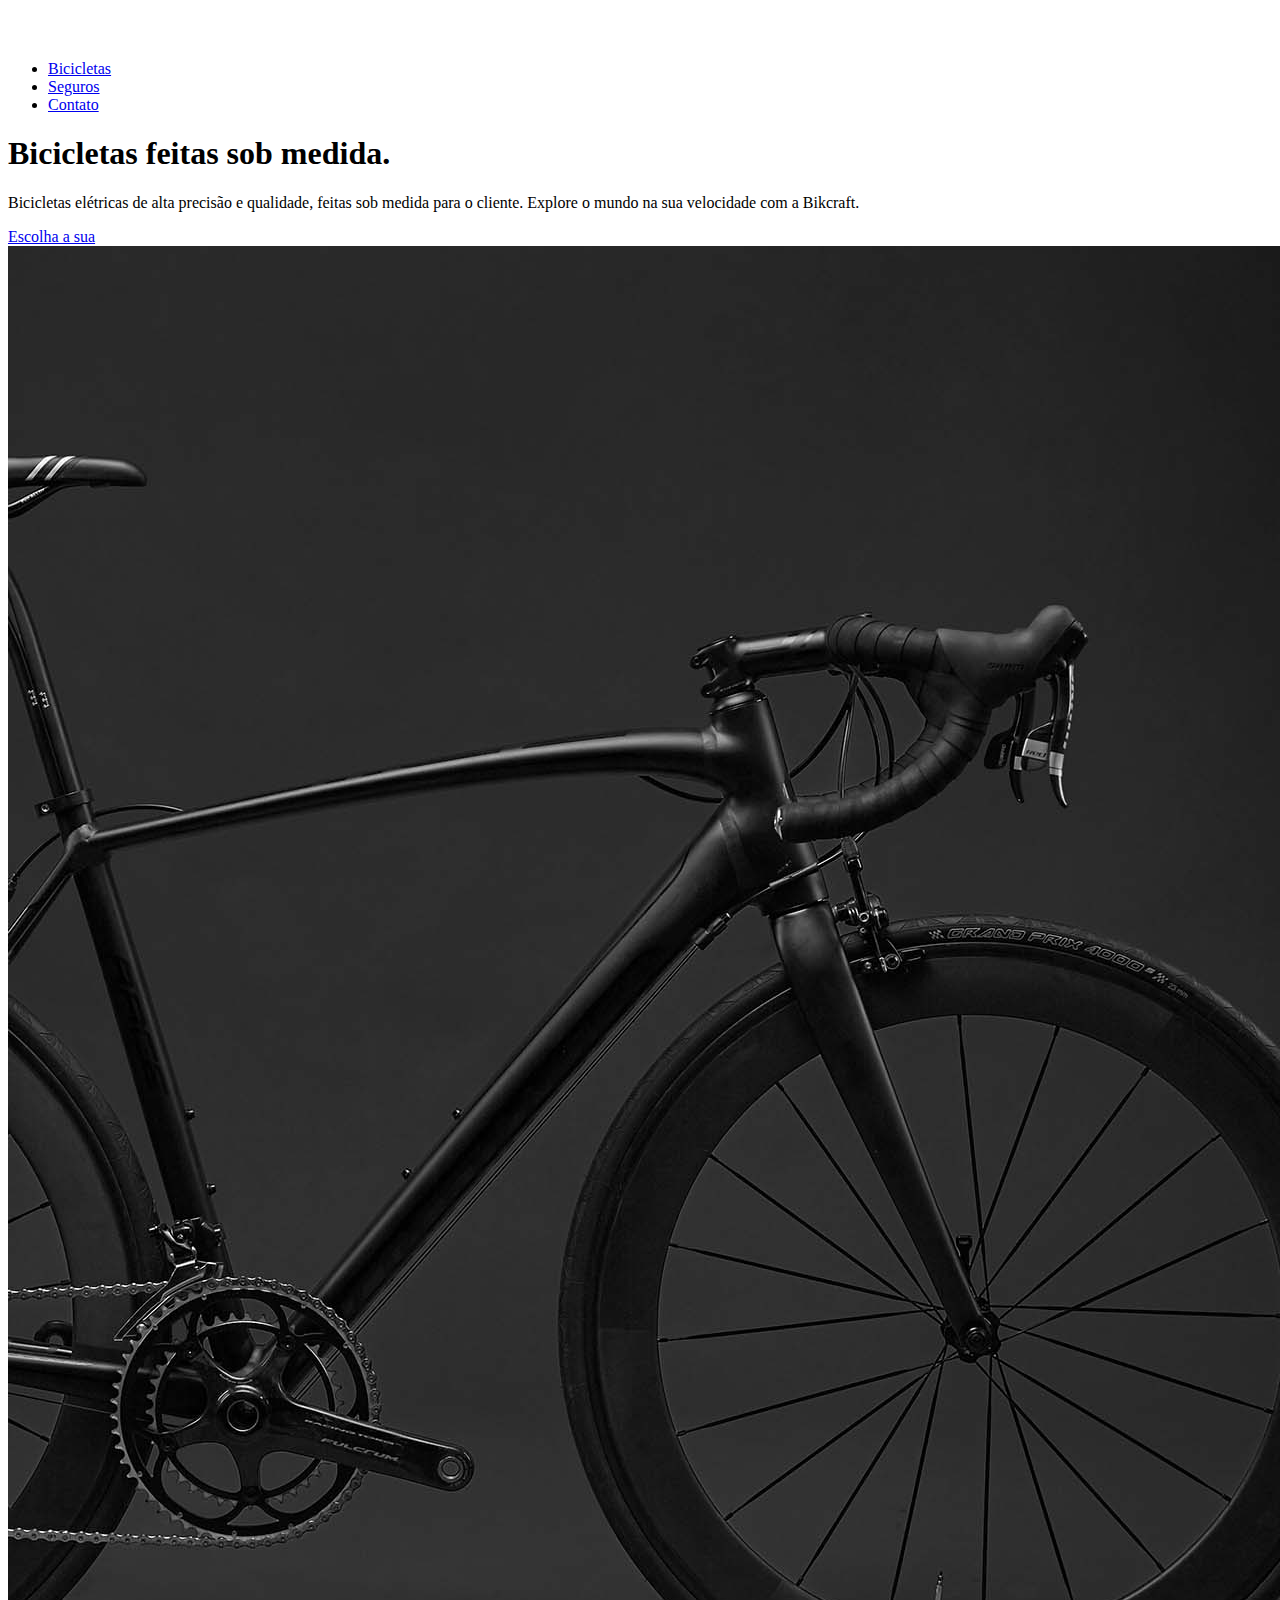
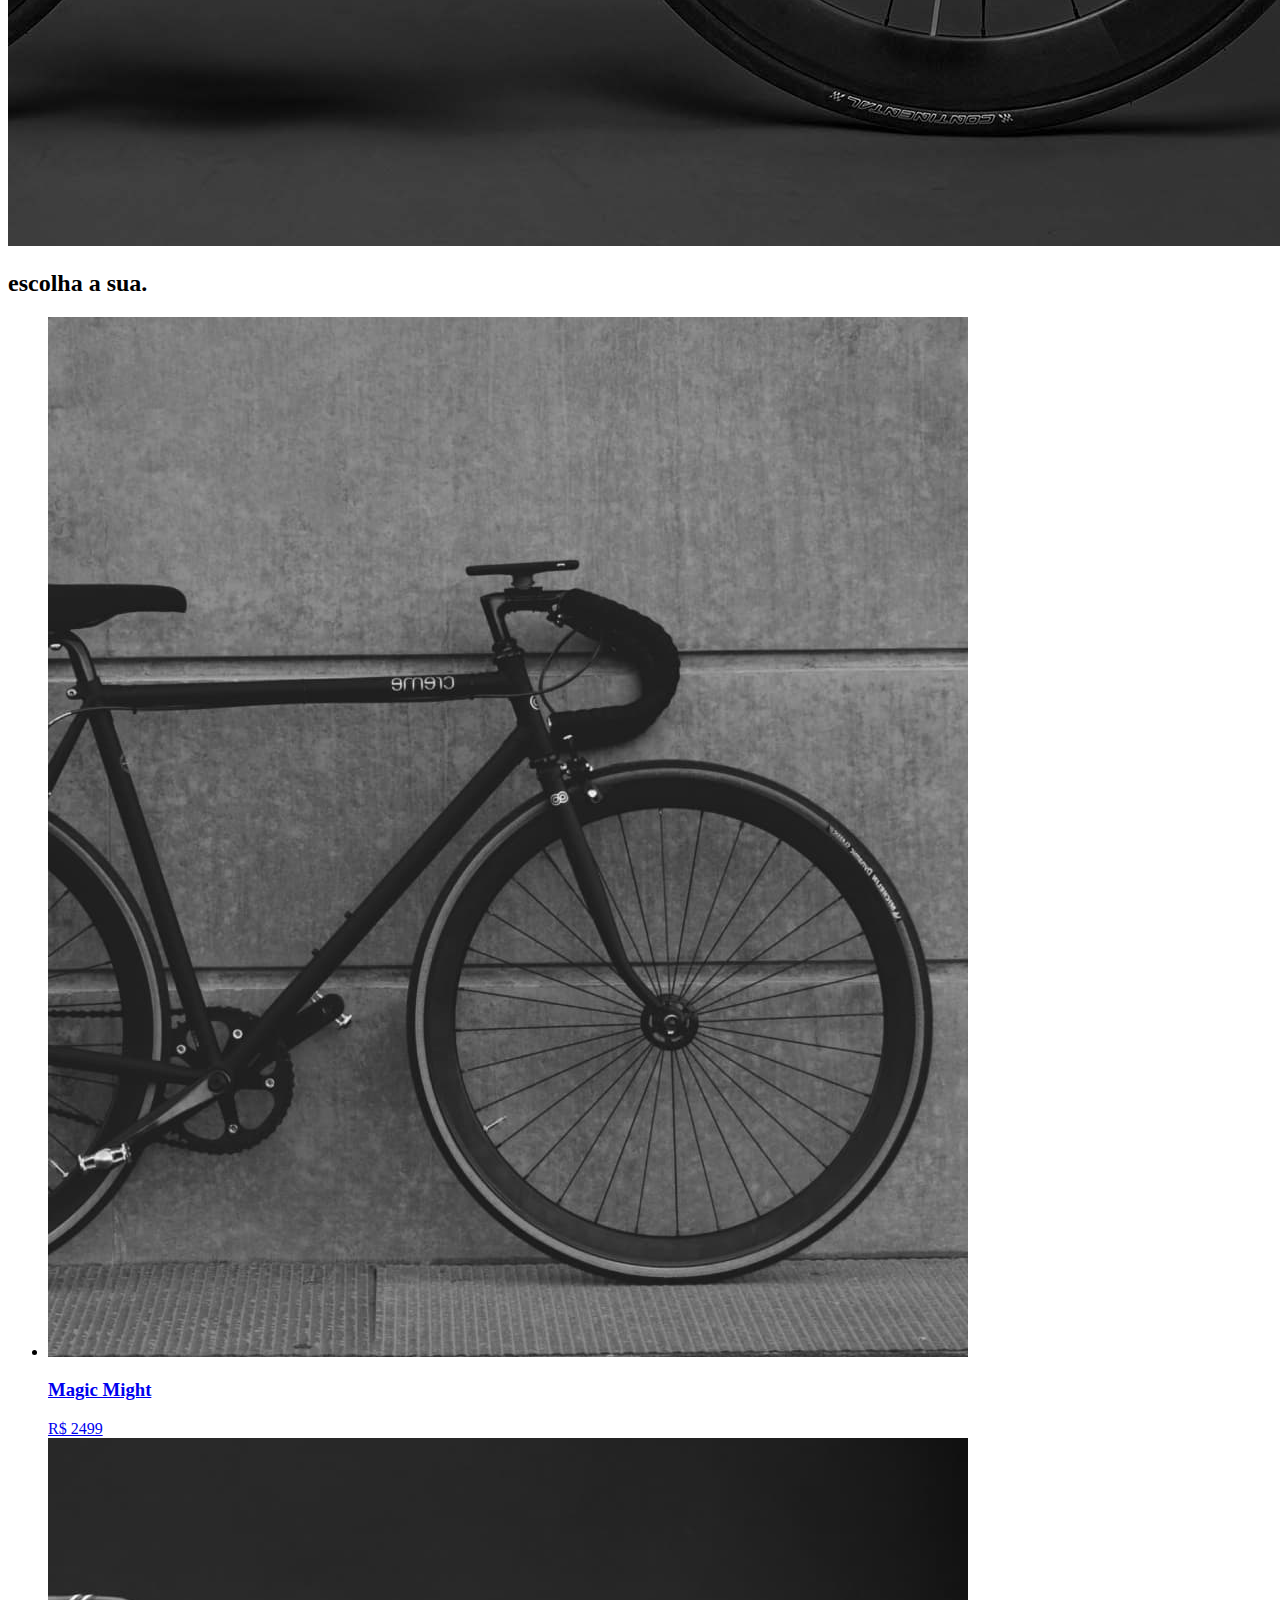
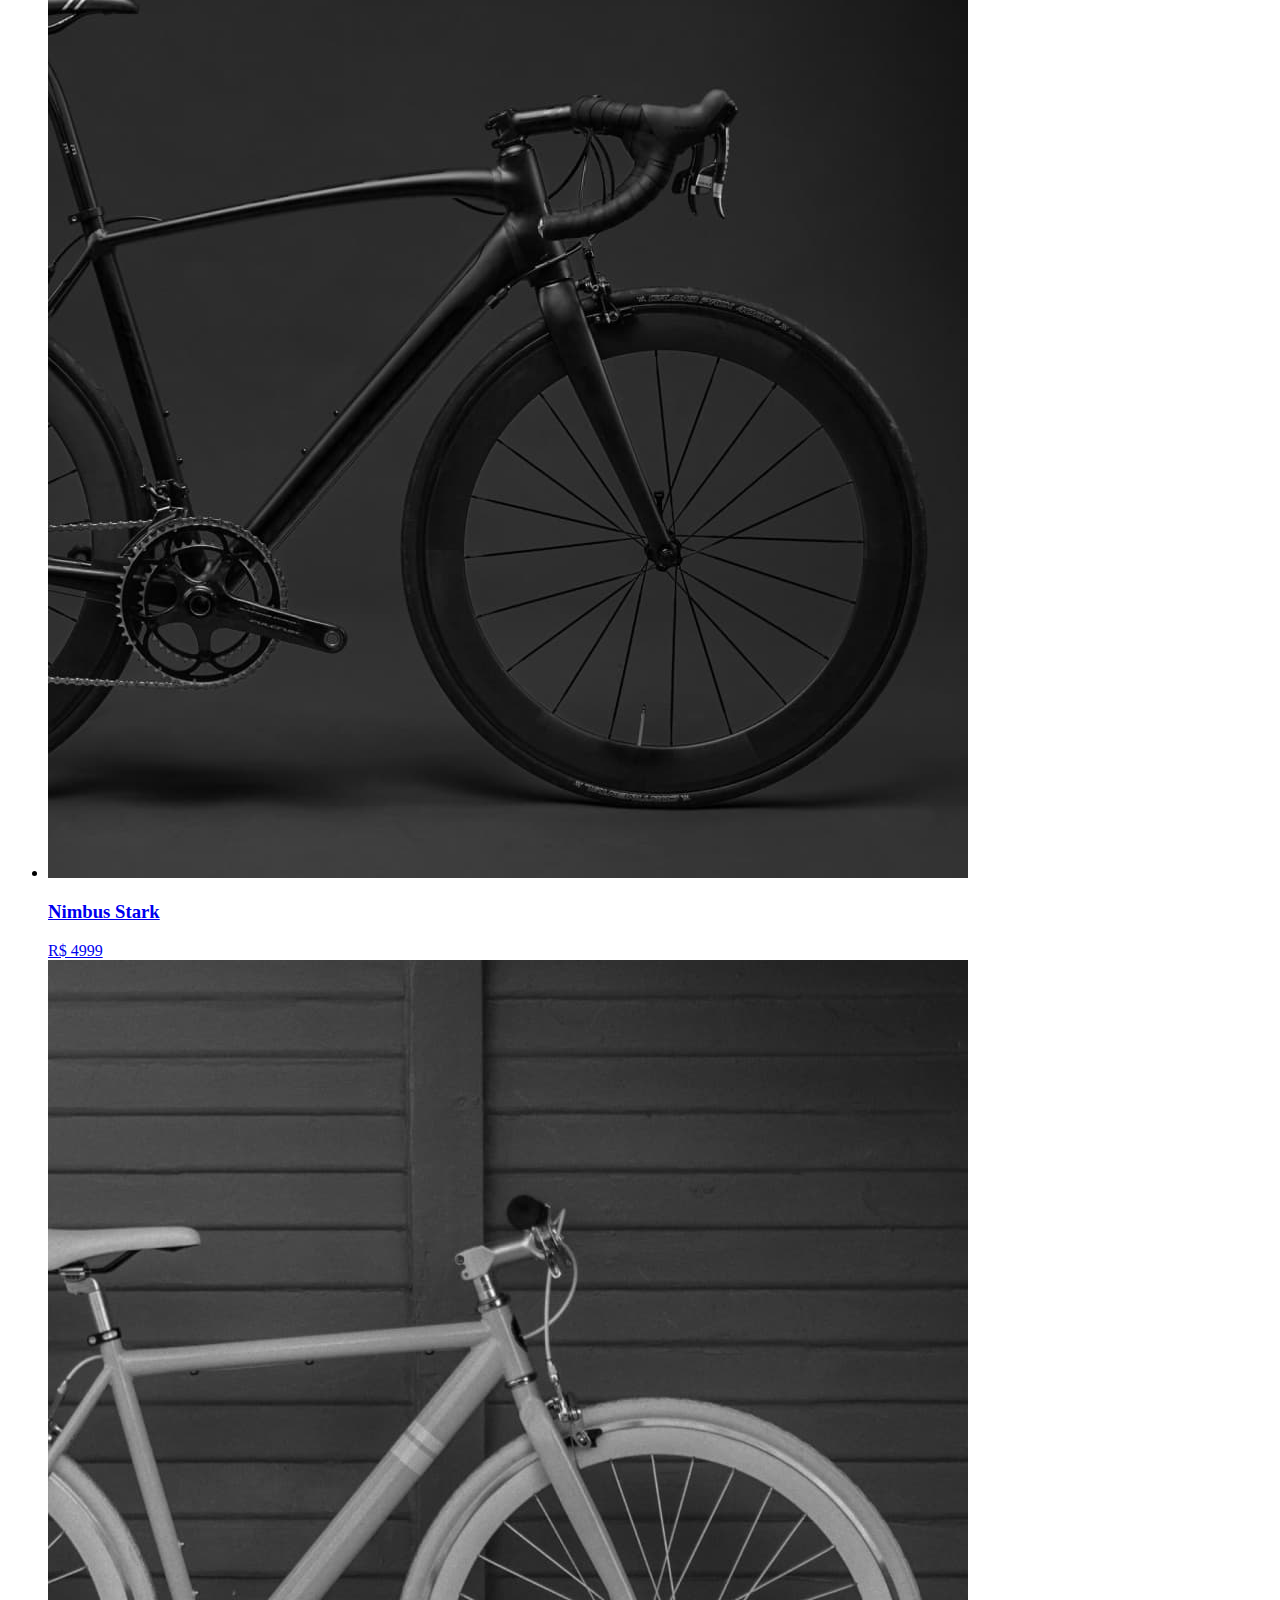
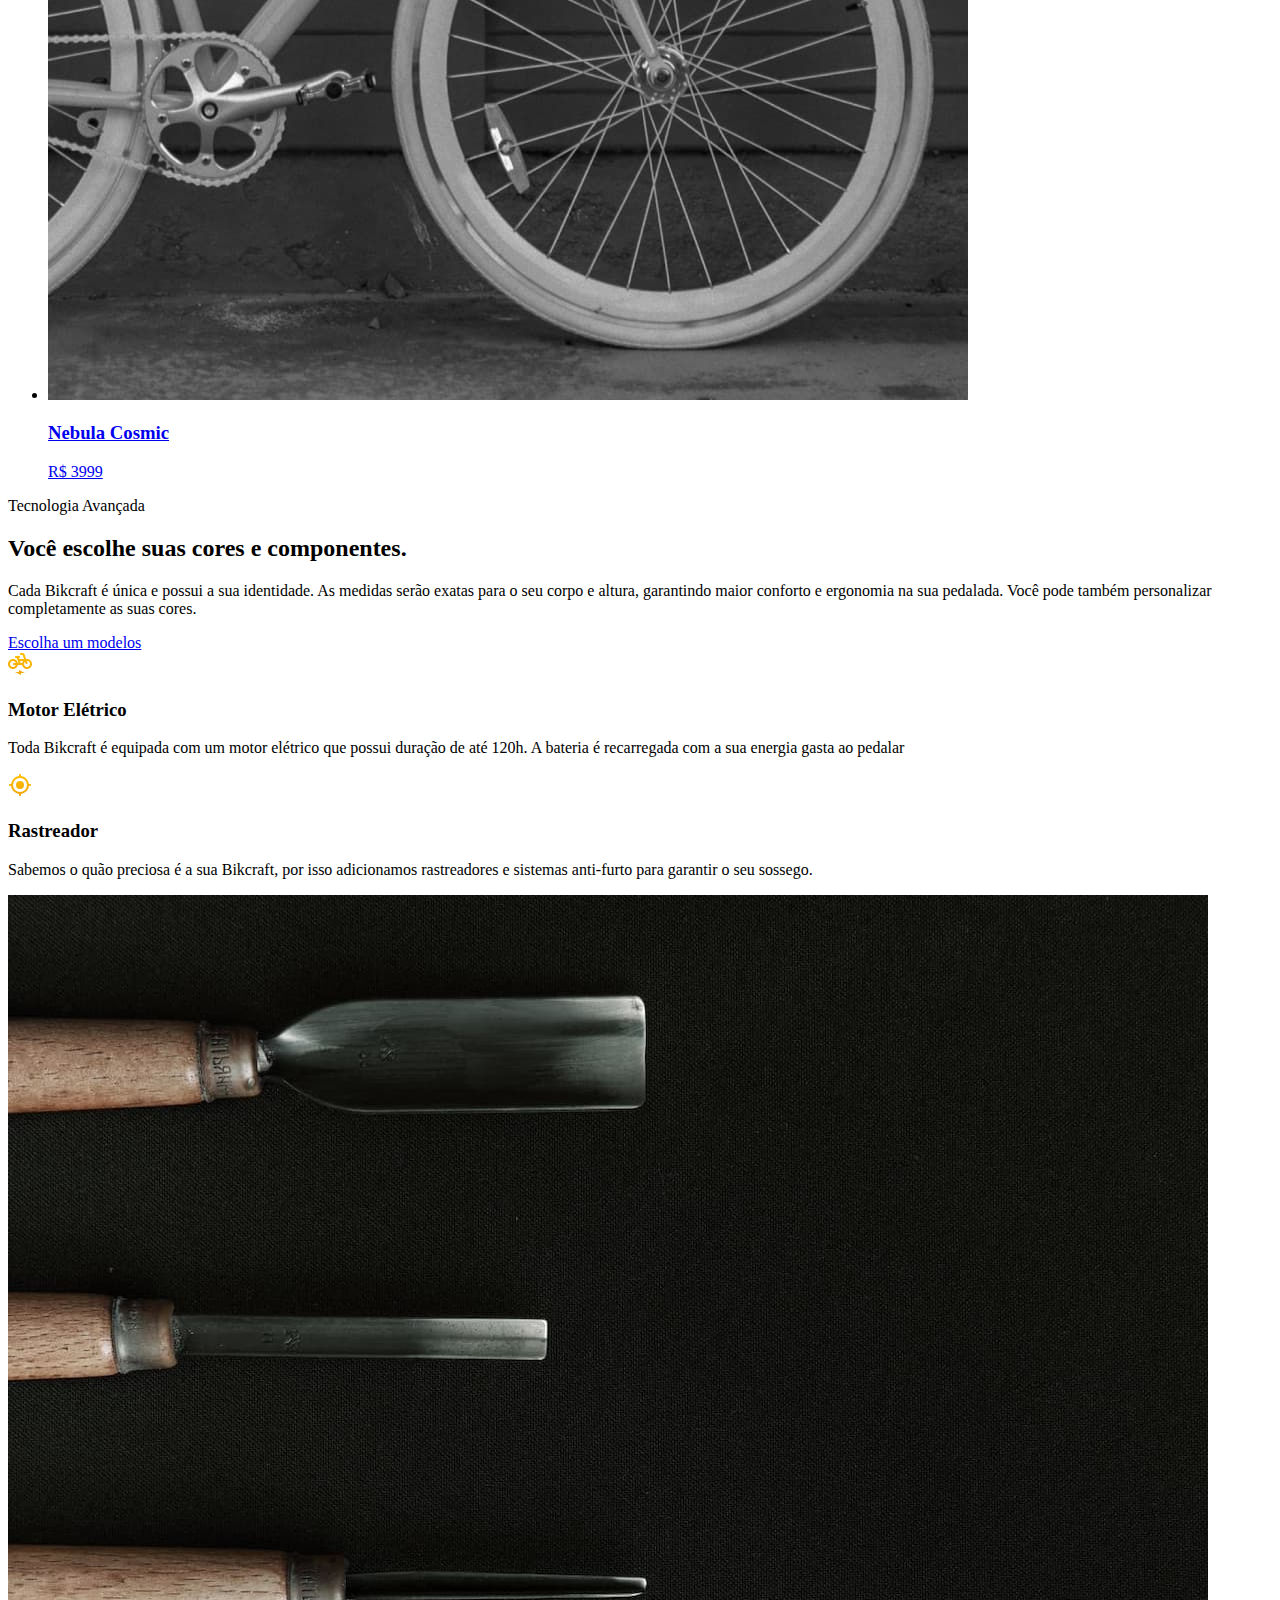
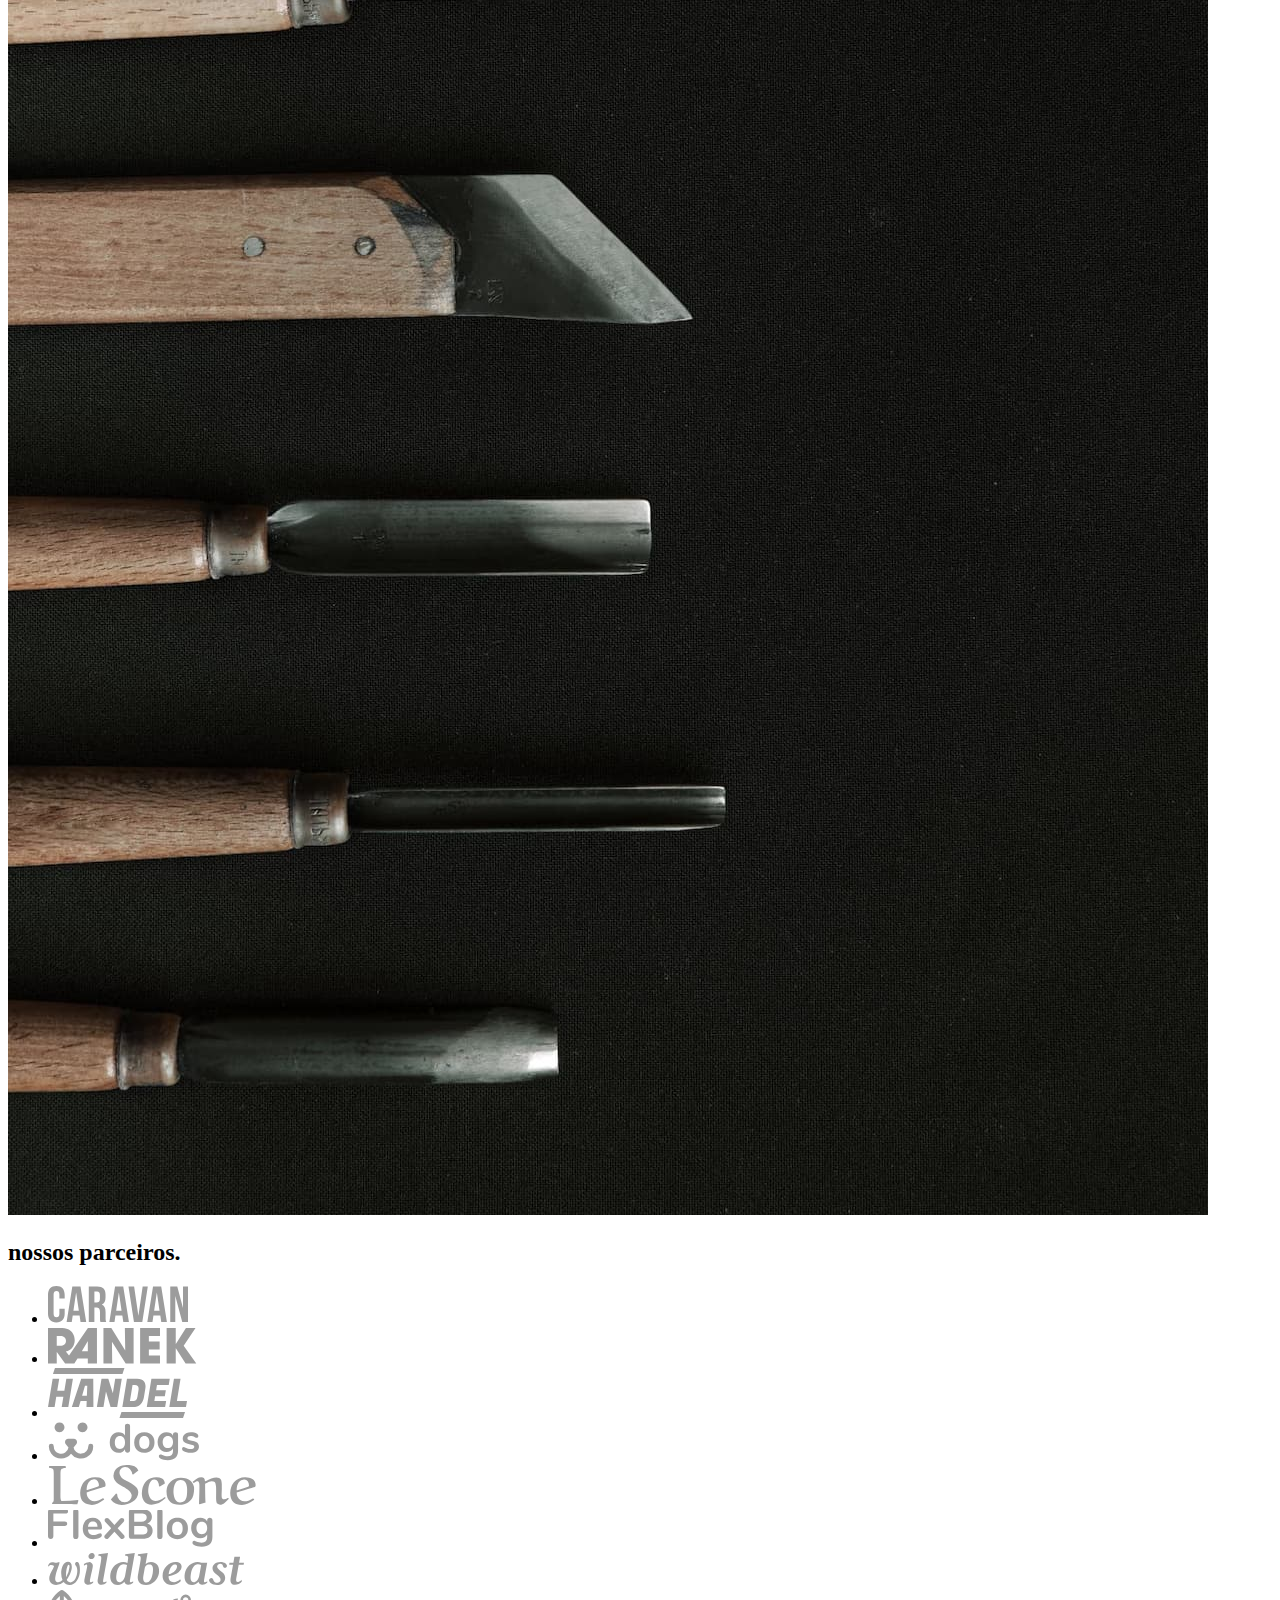
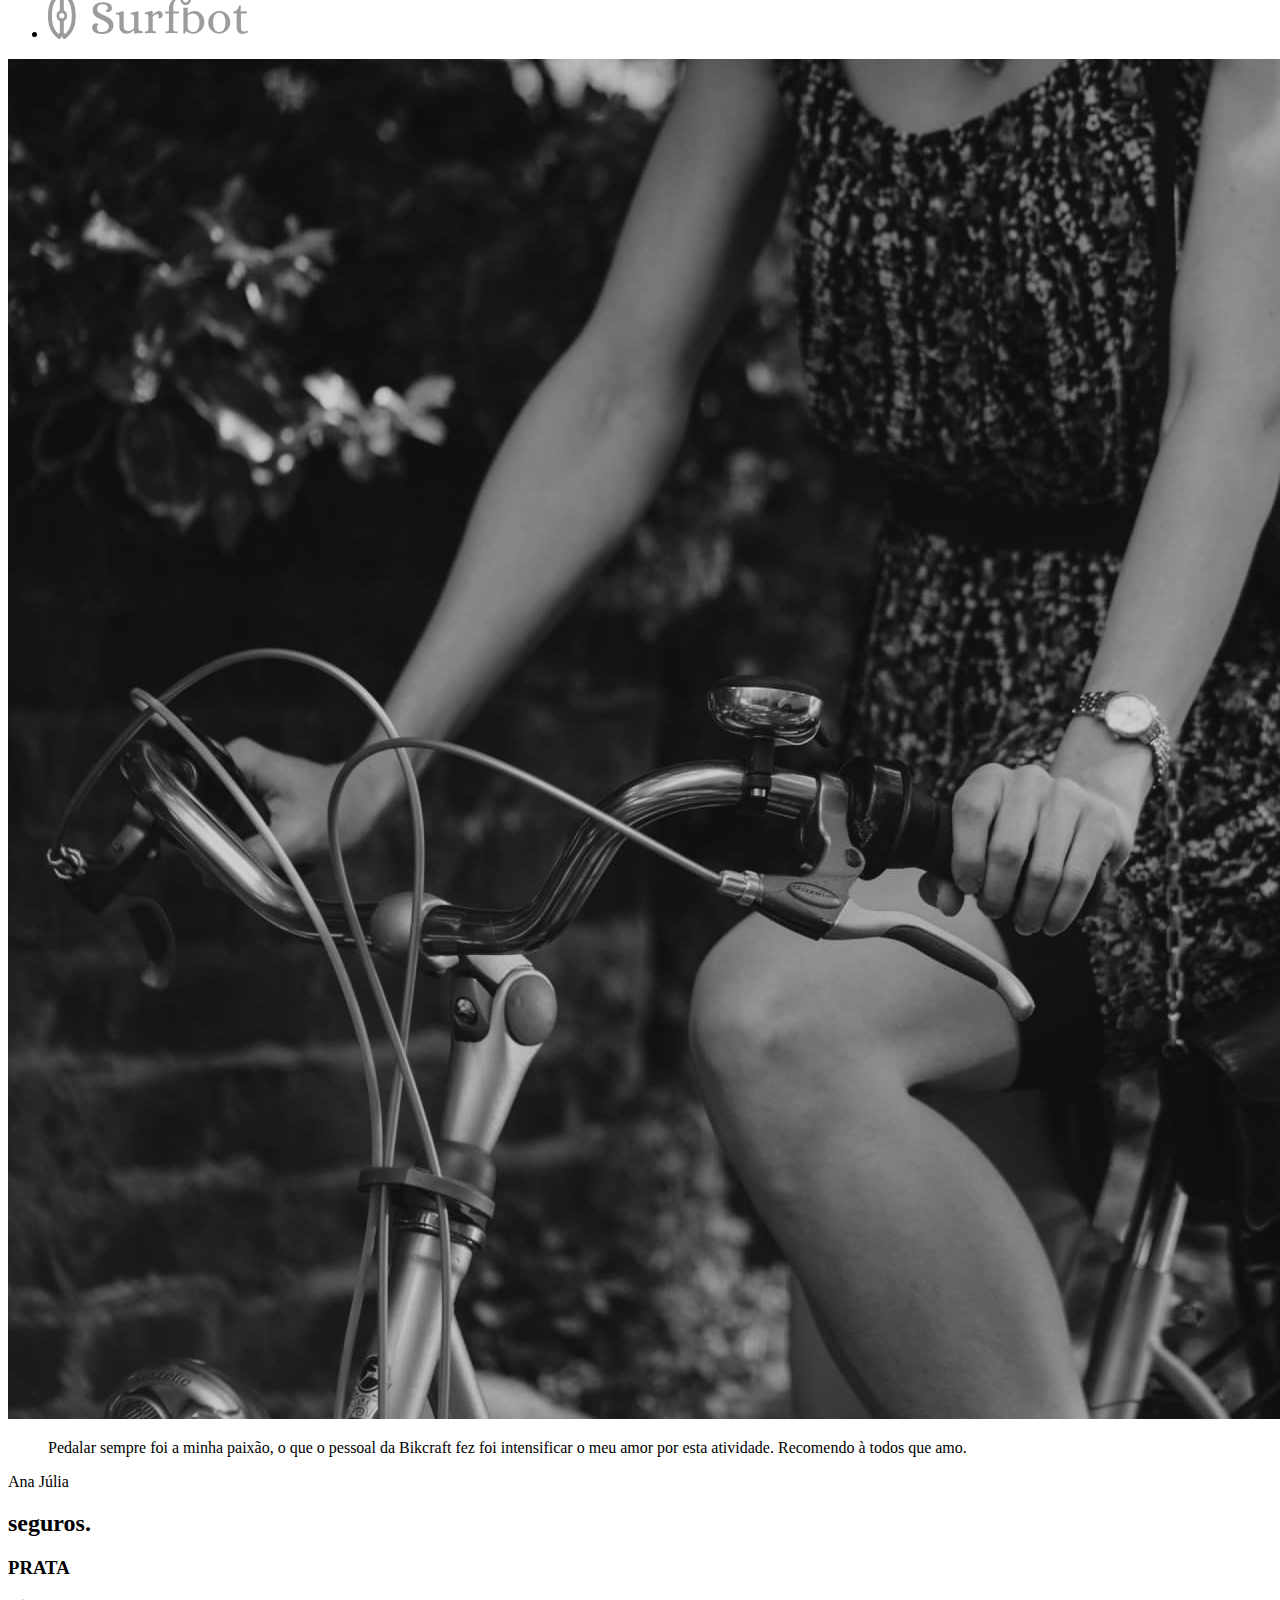
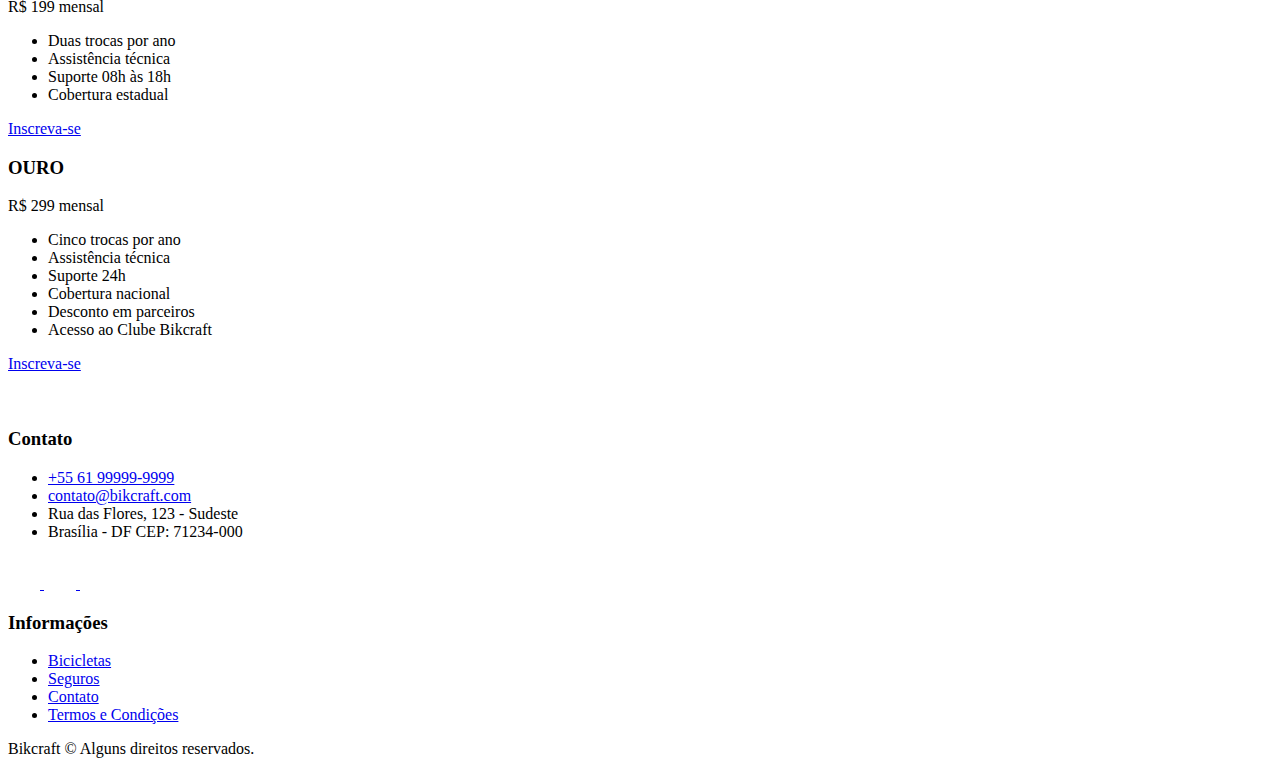
==== commit 44903183: "otimizacao" ====
--- a/index.html
+++ b/index.html
@@ -5,13 +5,15 @@
     <meta name="viewport" content="width=device-width, initial-scale=1.0">
     <title>Bikcraft - Bicicletas Elétricas</title>
     <meta name="description" content="Bicicletas elétricas de alta precisão e qualidade,  feitas sob medida para o cliente. Explore o mundo na sua velocidade com a Bikcraft.">
-    <link rel="preload" href="./css/style.css" as="style">
-    <link rel="stylesheet" href="./css/style.css">
-
+    <link rel="icon" href="./favicon.svg" type="image/svg+xml">
+    <link rel="preload" href="./  css/style.min.css" as="style">
+    <link rel="stylesheet" href="./  css/style.min.css">
     <link rel="preconnect" href="https://fonts.googleapis.com">
     <link rel="preconnect" href="https://fonts.gstatic.com" crossorigin>
-    <link href="https://fonts.googleapis.com/css2?family=Poppins:wght@400;600&family=Roboto:wght@400;500&display=swap" rel="stylesheet">
-    <link href="https://fonts.googleapis.com/css2?family=Merriweather:ital,wght@0,400;1,900&display=swap" rel="stylesheet">
+    <link href="https://fonts.googleapis.com/css2?family=Poppins:wght@400;600&family=Roboto:wght@400;500&family=Merriweather:ital,wght@0,400;1,900&display=swap" rel="stylesheet">
+    <script>
+        document.documentElement.classList.add('js')
+    </script>
 </head>
 <body>
     <header class="header-bg">
@@ -29,15 +31,15 @@
         </nav>
     </header>
 
-    <main class="introducao-bg">
+    <main class="introducao-bg" >
         <div class="container introducao">
             <div class="introducao-conteudo">
-                <h1 class="font-1-xxl cor-0">Bicicletas feitas sob medida<span class="cor-p1">.</span></h1>
-                <p class="font-2-l cor-5">Bicicletas elétricas de alta precisão e qualidade,  feitas sob medida para o cliente. Explore o mundo na sua velocidade com a Bikcraft.</p>
-                <a href="./bicicletas.html" class="botao">Escolha a sua</a>
-            </div>
-
-            <picture>
+                <h1 class="font-1-xxl cor-0 fadeInDown" data-anime="200">Bicicletas feitas sob medida<span class="cor-p1">.</span></h1>
+                <p class="font-2-l cor-5 fadeInDown" data-anime="400">Bicicletas elétricas de alta precisão e qualidade,  feitas sob medida para o cliente. Explore o mundo na sua velocidade com a Bikcraft.</p>
+                <a href="./bicicletas.html" class="botao fadeInDown" data-anime="600">Escolha a sua</a>
+            </div>
+
+            <picture class="fadeInDown" data-anime="800">
                 <source media="@media (max-width: 800px)" srcset="./img/bicicletas/nimbus.jpg">
                 <img src="./img/fotos/introducao.jpg" width="1280" height="1600" alt="Bicicleta Elétrica Preta">
             </picture>
@@ -201,6 +203,7 @@
 
     </footer>
 
-    
+    <script src="./js/plugins/simple-anime.js"></script>
+  <script src="./js/script.js"></script>   
 </body>
 </html>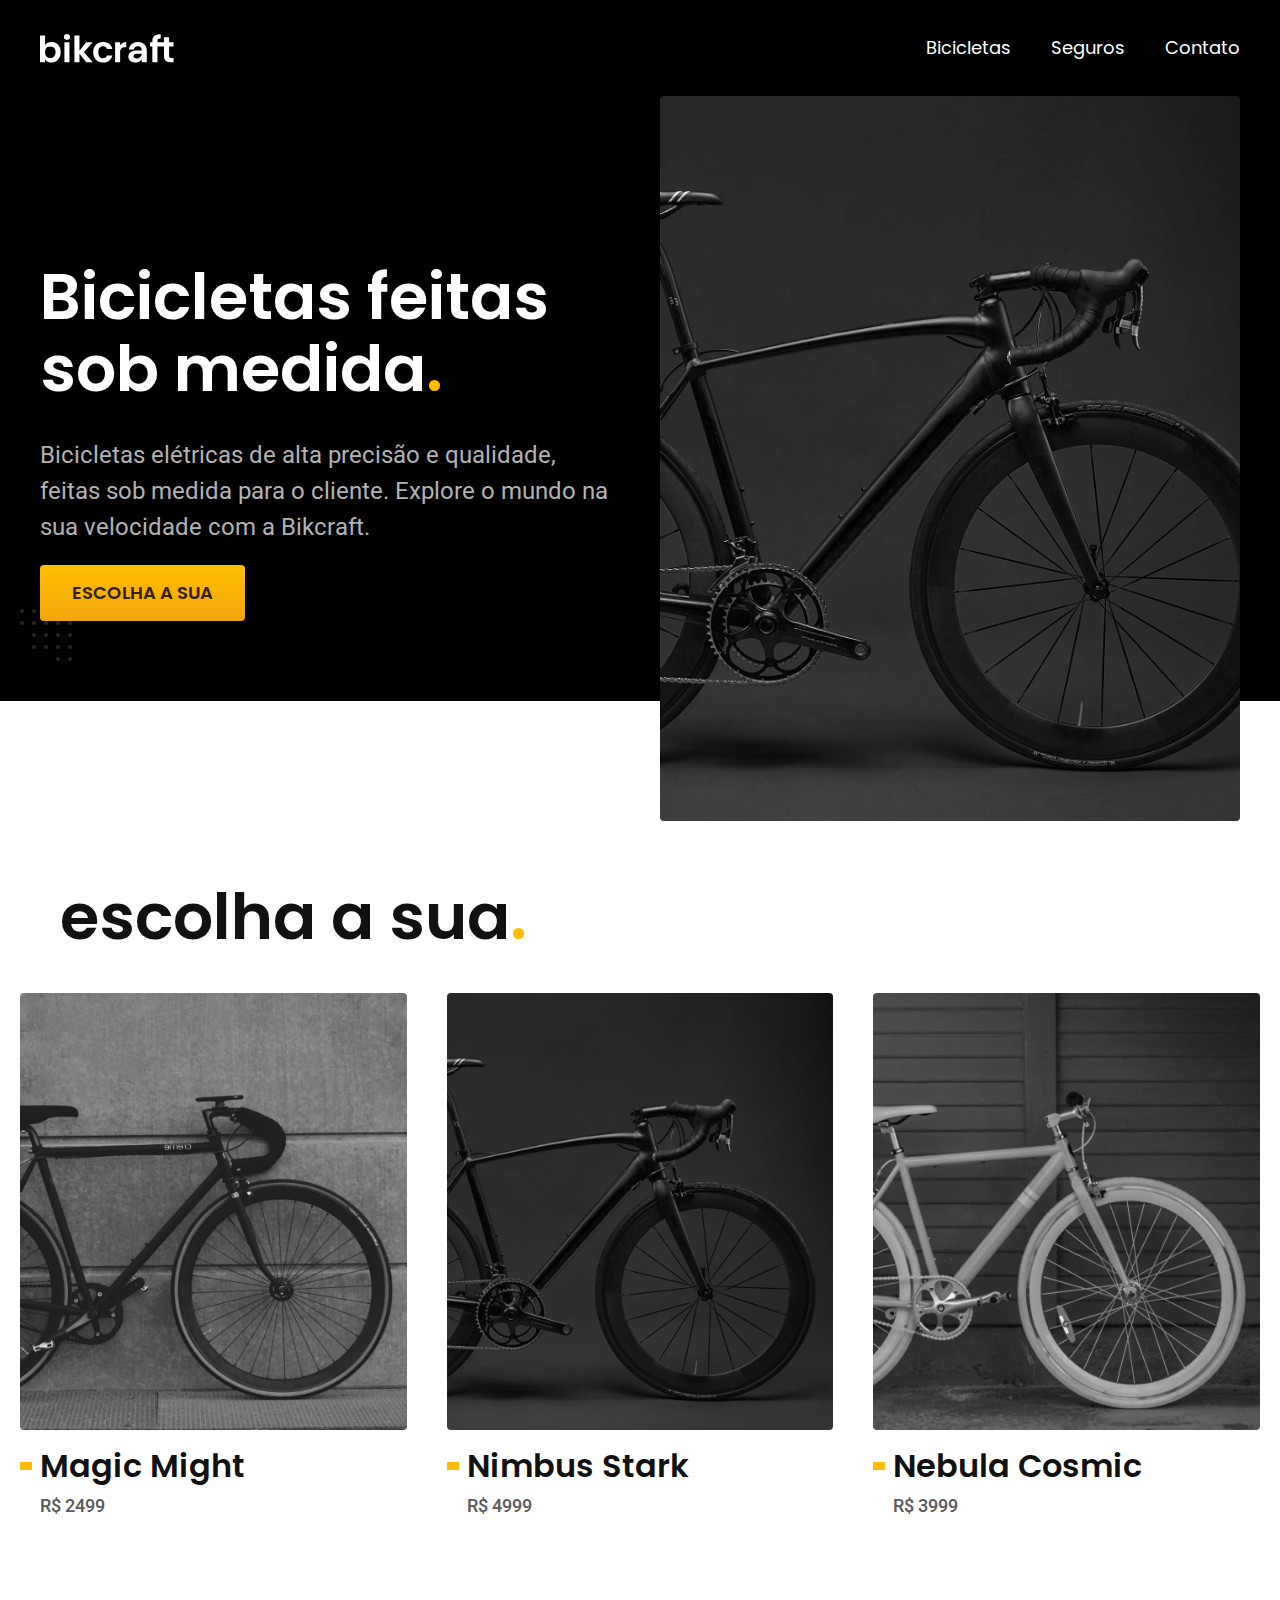
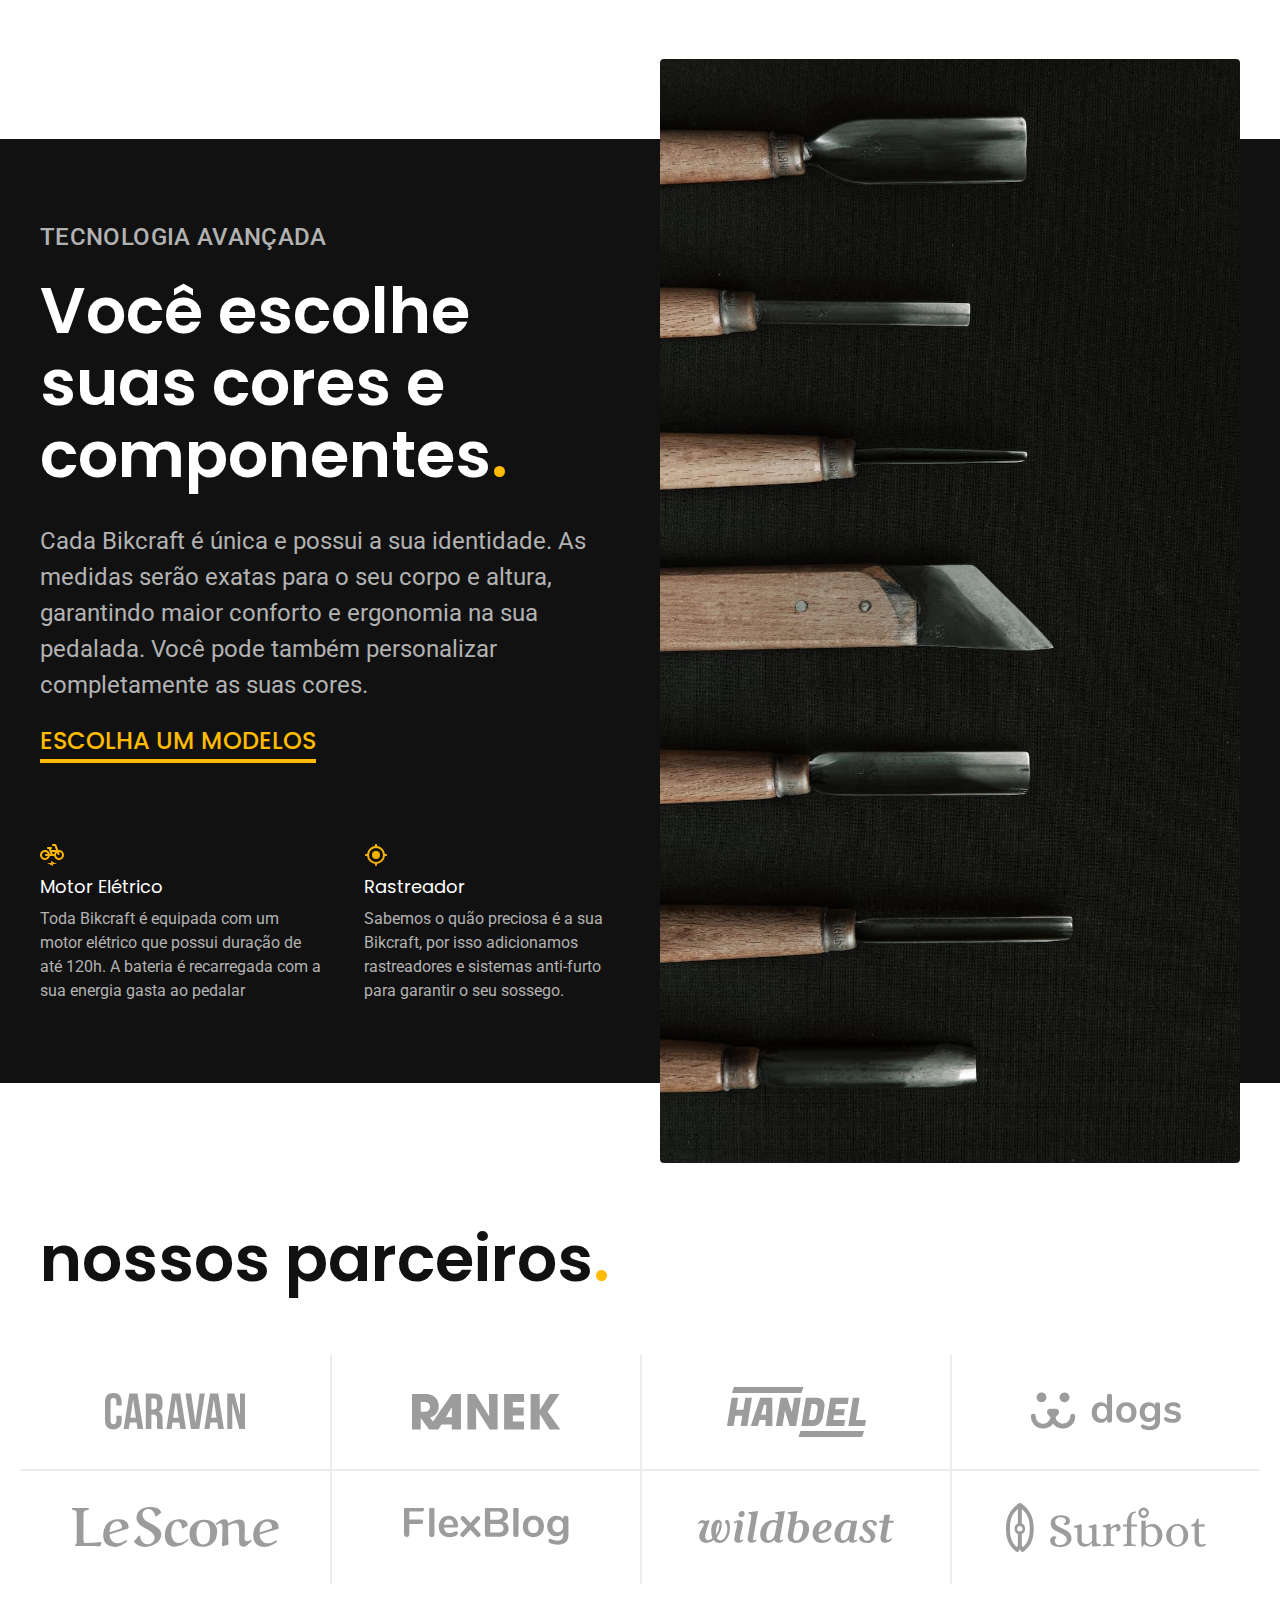
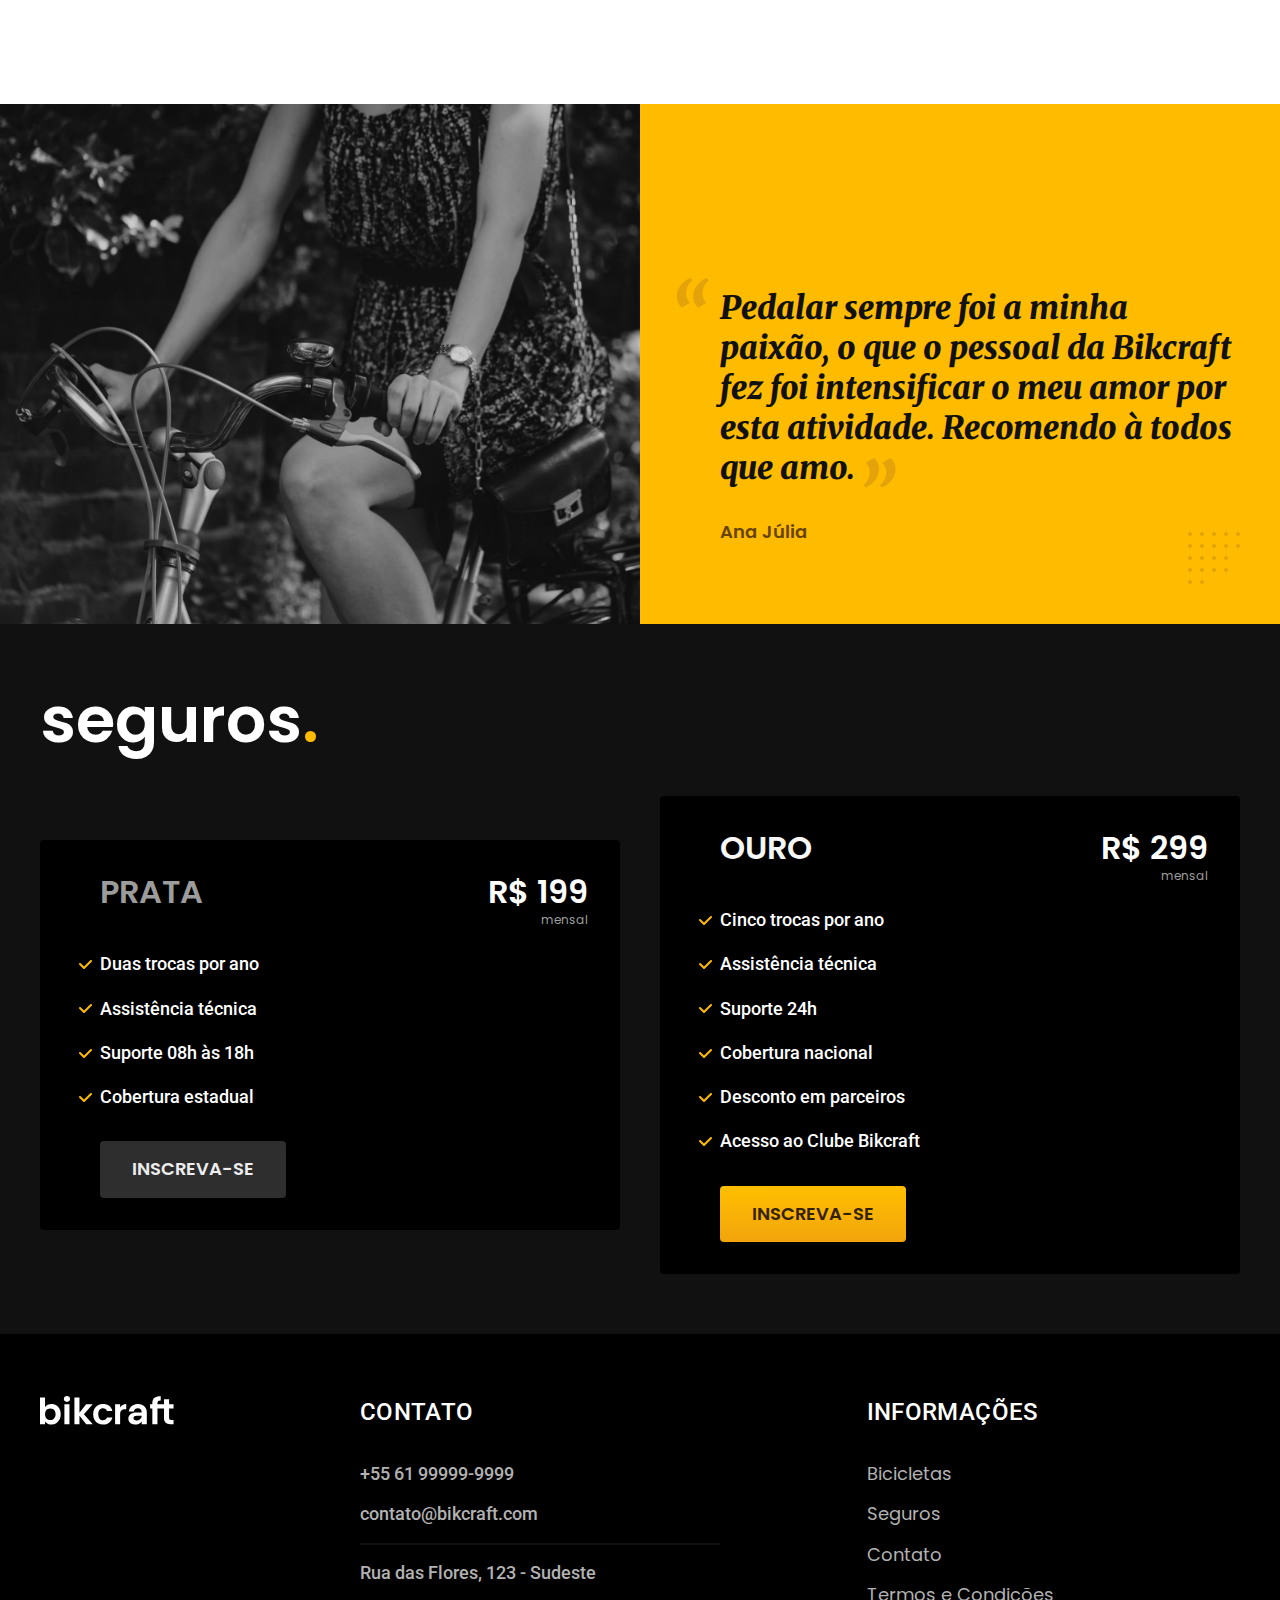
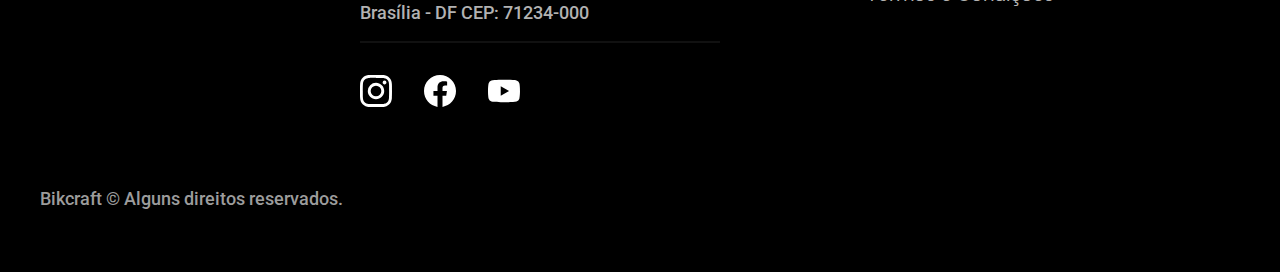
==== commit 869ed721: "otimizacao" ====
--- a/index.html
+++ b/index.html
@@ -6,8 +6,8 @@
     <title>Bikcraft - Bicicletas Elétricas</title>
     <meta name="description" content="Bicicletas elétricas de alta precisão e qualidade,  feitas sob medida para o cliente. Explore o mundo na sua velocidade com a Bikcraft.">
     <link rel="icon" href="./favicon.svg" type="image/svg+xml">
-    <link rel="preload" href="./  css/style.min.css" as="style">
-    <link rel="stylesheet" href="./  css/style.min.css">
+    <link rel="preload" href="./css/style.min.css" as="style">
+    <link rel="stylesheet" href="./css/style.min.css">
     <link rel="preconnect" href="https://fonts.googleapis.com">
     <link rel="preconnect" href="https://fonts.gstatic.com" crossorigin>
     <link href="https://fonts.googleapis.com/css2?family=Poppins:wght@400;600&family=Roboto:wght@400;500&family=Merriweather:ital,wght@0,400;1,900&display=swap" rel="stylesheet">
--- a/css/style.min.css
+++ b/css/style.min.css
@@ -0,0 +1 @@
+body{font-family:Arial,Helvetica,sans-serif;margin:0;color:var(--cor-11)}blockquote,h1,h2,h3,h4,p,ul{margin:0}ul{padding:0;list-style:none}a{text-decoration:none;color:inherit}.header-bg{background-color:var(--cor-12)}img{max-width:100%;height:auto;display:block}img[src$=".jpg"]{border-radius:4px}.font-1-xs{font:400 0.75rem/1.35 Poppins,sans-serif}.font-2-xs{font:400 0.875rem/1.43 Roboto,sans-serif}.font-1-s{font:400 1rem/1.5 Poppins,sans-serif}.font-2-s{font:400 1rem/1.5 Roboto,sans-serif}.font-1-m,.font-1-m-b{font:400 1.125rem/1.35 Poppins,sans-serif}.font-1-m-b{font-weight:600}.font-2-m{font:500 1.125rem/1.35 Roboto,sans-serif}.font-1-l{font:400 1.5rem/1.5 Poppins,sans-serif}.font-2-l,.font-2-l-b{font:400 1.5rem/1.5 Roboto,sans-serif}.font-2-l-b{font-weight:500;letter-spacing:.015em;text-transform:uppercase}.font-1-xl{font:600 2rem/1.25 Poppins,sans-serif}.font-2-xl{font:500 2rem/1.25 Roboto,sans-serif}.font-1-xxl{font:600 4rem/1.125 Poppins,sans-serif}@media (max-width:1200px){.font-1-xxl{font-size:3rem}.font-2-l,.font-2-l-b{font-size:1.125rem}}@media (max-width:800px){.font-1-xxl{font-size:2rem}.font-1-xl,.font-2-xl{font-size:1.5rem}}:root{--cor-0:#FFFFFF;--cor-1:#F7F7F7;--cor-2:#EDEDED;--cor-3:#DEDEDE;--cor-4:#CCCCCC;--cor-5:#B2B2B2;--cor-6:#9C9C9C;--cor-7:#717171;--cor-8:#595959;--cor-9:#404040;--cor-10:#2E2E2E;--cor-11:#111111;--cor-12:#000000;--cor-p1:#FFBB00;--cor-p2:#E4A30B;--cor-p3:#A66F00;--cor-p4:#664400;--cor-p5:#332200}.cor-0{color:var(--cor-0)}.cor-1{color:var(--cor-1)}.cor-2{color:var(--cor-2)}.cor-3{color:var(--cor-3)}.cor-4{color:var(--cor-4)}.cor-5{color:var(--cor-5)}.cor-6{color:var(--cor-6)}.cor-7{color:var(--cor-7)}.cor-8{color:var(--cor-8)}.cor-9{color:var(--cor-9)}.cor-10{color:var(--cor-10)}.cor-11{color:var(--cor-11)}.cor-12{color:var(--cor-12)}.cor-p1{color:var(--cor-p1)}.cor-p2{color:var(--cor-p2)}.cor-p3{color:var(--cor-p3)}.cor-p4{color:var(--cor-p4)}.cor-p5{color:var(--cor-p5)}.js .fadeInDown{transform:translate3d(0,-20px,0)}.js .fadeInUp{transform:translate3d(0,20px,0)}.js .fadeInRight{transform:translate3d(20px,0,0)}.js .fadeInLeft{transform:translate3d(-20px,0,0)}.js [data-anime]{opacity:0}.js .anime{opacity:1;transform:none;transition:transform .8s,opacity .8s}.header{display:flex;flex-wrap:wrap;gap:20px;justify-content:space-between;align-items:center}.header-menu{display:flex;flex-wrap:wrap;gap:40px;padding-top:20px;padding-bottom:20px}.header-menu a{display:inline-block;padding:16px 0;position:relative}.header-menu a:after{content:"";display:block;height:2px;width:0%;background:var(--cor-0);margin-top:4px;transition:.3s;position:absolute}.header-menu a.ativo::after,.header-menu a:hover::after{width:100%}@media (max-width:800px){.header-menu{gap:20px}.header-menu a{background:var(--cor-11);padding:12px 16px;border-radius:4px}.header-menu a:hover{background:var(--cor-10)}.header-menu a:after{display:none}}@media (max-width:600px){.header-menu{gap:12px}.header-menu a{padding:8px 12px}}.footer-bg{background:var(--cor-12)}.footer{display:grid;grid-template-columns:3fr 5fr 4fr;gap:40px;padding-top:60px;padding-bottom:60px}.footer h3{margin-bottom:32px}.footer-contato ul{margin-bottom:32px}.footer li{margin-bottom:16px}.footer-contato li:nth-child(2n):after{content:"";display:block;max-width:360px;height:2px;background:var(--cor-11);margin-top:16px}.footer-redes{display:flex;gap:32px}.footer a:hover{color:var(--cor-0)}.footer-copy{grid-column:1/-1;margin-top:40px}@media (max-width:800px){.footer>img{display:none}.footer{grid-template-columns:1fr 1fr}}@media (max-width:600px){.footer{grid-template-columns:1fr;gap:60px}.footer-copy{margin-top:0}}.container{max-width:1200px;padding-left:20px;padding-right:20px;margin-left:auto;margin-right:auto}.botao{display:inline-block;padding:16px 32px;background:linear-gradient(#ffbf00,#f2a50c);border-radius:4px;box-shadow:0 1px 2px rgba(0,0,0,0,1);text-transform:uppercase;color:var(--cor-p5);font:600 1.125rem/1.35 Poppins,sans-serif;max-width:max-content}.botao:hover{background:linear-gradient(#ffb60d,#e59317)}.botao.secundario{background:var(--cor-10);color:var(--cor-2)}.botao.secundario:hover{background:var(--cor-9)}.botao.seta{display:flex;align-items:center}.botao.seta::after{content:"";display:inline-block;width:18px;height:10px;margin-left:18px;background:url(../img/icones/seta.svg);transition:tranform .2s}.botao.seta:hover::after{transform:translateX(4px)}@media (max-width:600px){.botao{padding:12px 16px;font-size:16px}}.link{display:inline-block;color:var(--cor-p1);font:500 1.5rem/1.5 Poppins,sans-serif;text-transform:uppercase}.link:after{content:"";display:block;width:100%;height:4px;background:currentColor}.link:hover{color:var(--cor-0)}.titulo-bg{padding-top:60px;padding-bottom:60px;background:var(--cor-11)}.titulo{background:url('../img/dec/top-right.svg') no-repeat top right 20px}.titulo p{margin-bottom:4px}@media (max-width:800px){.titulo-bg{padding-top:40px;padding-bottom:40px}.titulo p{font-size:1rem;text-transform:lowercase;font-weight:400}}.form{display:grid;grid-template-columns:1fr 1fr;gap:20px}.form label{display:block;font:600 1rem/1.5 Poppins,sans-serif;margin-bottom:4px}.form .col-2{grid-column:span 2}.form input[type=email],.form input[type=text],.form textarea{font:400 1rem/1.5 Roboto,sans-serif;background:var(--cor-1);border:1px solid var(--cor-2);padding:12px;border-radius:4px;width:100%;box-sizing:border-box}.form input[type=email]:focus,.form input[type=text]:focus,.form textarea:focus{outline:0;border-color:var(--cor-p1);background:var(--cor-0);box-shadow:0 0 0 2px #fea}@media (max-width:600px){.form{grid-template-columns:1fr}.form .col-2{grid-column:1}}.introducao-bg{background:var(--cor-12) url('../img/dec/bottom-left.svg') no-repeat bottom 160px left 20px;box-shadow:inset 0 -120px var(--cor-0)}.introducao{display:grid;grid-template-columns:1fr 1fr;gap:0 40px}.introducao-conteudo{align-self:end;padding-bottom:200px}.introducao img{width:100%;height:100%;object-fit:cover}.introducao h1{margin-bottom:32px}.introducao p{margin-bottom:20px}@media (max-width:800px){.introducao-bg{background:var(--cor-11);padding-top:40px;box-shadow:inset 0 -60px var(--cor-0)}.introducao{grid-template-columns:1fr;gap:32px}.introducao-conteudo{padding-bottom:0}.introducao h1{margin-bottom:16px}.introducao img{height:300px;width:100%}}.tecnologia-bg{background:var(--cor-11);box-shadow:inset 0 80px var(--cor-0),inset 0 -80px var(--cor-0)}.tecnologia{display:grid;grid-template-columns:1fr 1fr;gap:40px}.tecnologia-imagem img{width:100%;height:100%;object-fit:cover;object-position:left}.tecnologia-conteudo{padding-top:160px;padding-bottom:160px}.tecnologia-conteudo>span{display:block;margin-bottom:20px}.tecnologia-conteudo h2{margin-bottom:32px}.tecnologia-conteudo>p{margin-bottom:20px}.tecnologia-conteudo a{margin-bottom:80px}.tecnologia-vantagens{display:flex;gap:40px}.tecnologia-vantagens h3{width:max-content;margin-bottom:8px}.tecnologia-vantagens img{width:24px;margin-bottom:8px}@media (max-width:800px){.tecnologia-bg{box-shadow:initial}.tecnologia{grid-template-columns:1fr}.tecnologia-conteudo{padding-top:60px;padding-bottom:60px}.tecnologia-imagem{display:none}.tecnologia-conteudo a{margin-bottom:60px}}@media (max-width:600px){.tecnologia-vantagens{flex-direction:column}}.parceiros{padding-top:60px;padding-bottom:120px}.parceiros h2{margin-bottom:60px}.parceiros ul{padding:0 20px;max-width:1400px;display:grid;grid-template-columns:repeat(4,1fr);margin:0 auto}.parceiros li{display:flex;padding:32px;border-left:2px solid var(--cor-2)}.parceiros li:first-child,.parceiros li:nth-child(5){border-left:none}.parceiros li:nth-child(n+5){border-top:2px solid var(--cor-2)}.parceiros img{margin:auto}@media (max-width:800px){.parceiros{padding-bottom:60px}.parceiros h2{margin-bottom:20px}.parceiros ul{grid-template-columns:repeat(2,1fr)}.parceiros li{padding:20px}.parceiros li:nth-child(n+3){border-top:2px solid var(--cor-2)}.parceiros li:nth-child(odd){border-left:none}}.depoimento-bg{background:var(--cor-p1)}.depoimento{display:grid;grid-template-columns:1fr 1fr;background:var(--cor-p1);max-width:1600px;margin:0 auto;overflow:hidden}.depoimento img{width:100%;height:100%;object-fit:cover;border-radius:initial}.depoimento-conteudo{padding:40px 40px 80px 80px;align-self:end;background:url('../img/dec/bottom-right-p.svg') no-repeat bottom 40px right 40px}.depoimento-conteudo p{max-width:32ch;font-family:Merriweather,serif;font-weight:900;font-style:italic;margin-bottom:32px;position:relative}.depoimento p::after,.depoimento p::before{font-size:5rem;color:var(--cor-p2);position:absolute}.depoimento p::before{content:"“";left:-50px;top:-20px}.depoimento p::after{content:"”"}@media (min-width:1200px){.depoimento img{max-height:520px}}@media (max-width:800px){.depoimento{grid-template-columns:1fr;text-align:center}.depoimento-conteudo{padding:40px 20px;justify-self:center}.depoimento img{max-height:200px}}.bicicletas-lista{padding-top:60px;padding-bottom:120px}.bicicletas-lista h2{margin-bottom:40px;box-sizing:border-box}.bicicletas-lista ul{display:flex;gap:40px;padding:0 20px 20px 20px;max-width:1400px;margin-left:auto;margin-right:auto;overflow-x:auto}#bicicleta .bicicletas-lista ul{padding:0 0 20px 0}.bicicletas-lista li{min-width:280px}.bicicletas-lista a{display:block}.bicicletas-lista img{margin-bottom:16px}.bicicletas-lista h3{margin-bottom:8px;display:flex;align-items:center}.bicicletas-lista h3::before{content:"";display:inline-block;background:var(--cor-p1);height:8px;width:12px;margin-right:8px;transition:width .2s}.bicicletas-lista a:hover h3::before{width:24px}.bicicletas-lista li span{padding-left:20px}@media (max-width:800px){.bicicletas-lista{padding-bottom:60px}.bicicletas-lista ul{gap:20px}}.bicicletas-bg:nth-child(3){background-image:linear-gradient(to right,var(--cor-0) 20%,var(--cor-11) 0)}.bicicletas{display:grid;grid-template-columns:1fr 1fr;gap:40px;padding-top:60px;padding-bottom:60px;background:url('../img/dec/top-right.svg') no-repeat top 40px right 20px}.bicicletas-imagem{position:relative}.bicicletas-imagem span{display:inline-block;background:var(--cor-12);padding:8px 16px 8px 8px;position:absolute;top:20px;right:0;border-radius:4px 0 0 4px}.bicicletas-conteudo{display:grid;grid-template-columns:1fr auto;align-content:start;align-content:start}.bicicletas-conteudo h2,.bicicletas-conteudo p{grid-column:1/-1}.bicicletas-conteudo h2{margin-bottom:20px}.bicicletas-conteudo h2::before{content:"";display:block;width:12px;height:8px;background:var(--cor-p1);margin-bottom:8px}.bicicletas-conteudo p{margin-bottom:32px}.bicicletas-conteudo a{place-self:end}.bicicletas-conteudo li{display:flex;align-items:center}.bicicletas-conteudo li+li{margin-top:16px}.bicicletas-conteudo li img{width:24px;margin-right:8px}@media (max-width:800px){.bicicletas-bg:nth-child(3){background:var(--cor-11)}.bicicletas{grid-template-columns:1fr;gap:20px;padding-top:40px;padding-bottom:40px}}@media (max-width:600px){.bicicletas-conteudo{grid-template-columns:1fr;display:grid}.bicicletas ul{margin-bottom:32px}.bicicletas a{place-self:start}}.bicicleta{display:grid;grid-template-columns:1fr 1fr;align-items:start;gap:40px;padding-top:60px;padding-bottom:60px}#bicicleta .titulo p{text-transform:uppercase}.bicicleta-imagens{display:flex;flex-wrap:wrap;gap:20px}.bicicleta-imagens img{flex:1;min-width:200px}.bicicleta-imagens img:first-child{min-width:100%}.bicicleta-conteudo>p{margin-bottom:32px}.bicicleta-comprar{display:grid;grid-template-columns:max-content auto;align-items:center;justify-items:start;gap:8px 12px;margin-bottom:40px}.bicicleta-comprar a{grid-row:span 2}.bicicleta-comprar span{display:flex;align-items:center;gap:8px;background:var(--cor-12);padding:4px 8px;border-radius:4px}.bicicleta-conteudo h2{text-transform:uppercase;letter-spacing:.15em;margin-bottom:12px}.bicicleta-ficha,.bicicleta-informacoes{padding:32px;background:var(--cor-12);border-radius:4px}.bicicleta-informacoes{display:grid;grid-template-columns:1fr 1fr;gap:32px}.bicicleta-informacoes img{max-width:24px;margin-bottom:8px}.bicicleta-informacoes h3{margin-bottom:8px}.bicicleta-ficha li{padding:4px 0;display:flex;justify-content:space-between;border-bottom:1px solid var(--cor-11)}.bicicleta-ficha li:last-child{border-bottom:none}.bicicleta-ficha span{color:var(--cor-6)}@media (max-width:800px){.bicicleta{grid-template-columns:1fr;padding-top:40px;padding-bottom:40px}.bicicleta-imagens{grid-row:2}}@media (max-width:400px){.bicicleta-comprar,.bicicleta-informacoes{grid-template-columns:1fr}}.seguro-bg{background-color:var(--cor-11);box-shadow:inset 0 120px var(--cor-0),inset 0 -120px var(--cor-12)}.seguro{display:grid;grid-template-columns:1fr 1fr;gap:40px}.seguro-imagem img{width:100%;height:100%;object-fit:cover}.seguro-conteudo{padding-top:180px;padding-bottom:180px}.seguro h2{margin-bottom:32px}.seguro p{margin-bottom:20px}@media (max-width:800px){.seguro-bg{box-shadow:inset 0 -60px var(--cor-12)}.seguro{grid-template-columns:1fr}.seguro-conteudo{grid-row:1;padding-top:40px;padding-bottom:0}}.seguros-bg{background:var(--cor-11)}.seguros{padding-top:60px;padding-bottom:60px;display:grid;grid-template-columns:1fr 1fr;gap:40px;align-items:center}#seguros .seguros{padding-top:0}.seguros h2{grid-column:1/-1}.seguros-item{background-color:var(--cor-12);padding:32px 32px 32px 60px;display:grid;grid-template-columns:1fr auto;border-radius:4px}.seguros-item h3{margin-bottom:40px}.seguros-item span{grid-column:2;display:block;text-align:right}.seguros-item ul{grid-column:1/-1;margin-bottom:32px}.seguros-item li{display:flex;align-items:center;position:relative}.seguros-item li+li{margin-top:20px}.seguros-item li::before{content:"";display:inline-block;width:13px;height:9px;background-image:url("../img/icones/lista.svg");position:absolute;left:-21px}.seguros-item a{grid-column:1/-1}@media (max-width:800px){.seguros{grid-template-columns:1fr}}.vantagens-bg{background-color:var(--cor-12)}.vantagens{padding-top:120px;padding-bottom:120px}.vantagens h2{margin-bottom:60px}.vantagens ul{display:grid;grid-template-columns:repeat(auto-fit,minmax(280px,max-content));gap:40px 80px}.vantagens h3,.vantagens img{margin-bottom:8px}@media (max-width:800px){.vantagens{padding-top:60px;padding-bottom:60px}.vantagens h2{margin-bottom:40px}.vantagens ul{gap:20px}}.perguntas{padding-top:120px;padding-bottom:120px}.perguntas h2{margin-bottom:60px}.perguntas dl>div{padding:20px;border-radius:4px}.perguntas dl>div:nth-child(odd){background-color:var(--cor-1)}.perguntas button{display:grid;grid-template-columns:auto 1fr auto;align-items:center;gap:8px;cursor:pointer;border:none;background:0 0;width:100%;text-align:left}.perguntas button::before{content:"";display:inline-block;width:12px;height:8px;background-color:var(--cor-p1)}.perguntas button::after{content:"";display:inline-block;width:14px;height:6px;background:url("../img/icones/seta-abrir.svg");transition:.3s}.perguntas button:hover::after,.perguntas button[aria-expanded=true]::after{transform:rotate(180deg)}.js .perguntas dd{display:none}.perguntas dd{padding-left:20px;padding-top:16px;max-width:80ch}.js .perguntas dd.ativa{display:block}@media (max-width:800px){.perguntas{padding-top:60px;padding-bottom:60px}.perguntas h2{margin-bottom:40px}}#contato{background:linear-gradient(var(--cor-11) 600px,var(--cor-1) 0)}.contato{display:grid;grid-template-columns:5fr 7fr}.contato-dados,.contato-formulario{padding:60px;box-shadow:0 1px 2px rgba(0,0,0,.1)}.contato-dados{border-radius:5px 0 0 5px;background:var(--cor-12) url('../img/dec/bottom-left.svg') no-repeat bottom 20px left 20px}.contato-formulario{border-radius:0 5px 5px 0;background:var(--cor-0) url('../img/dec/bottom-right.svg') no-repeat bottom 20px right 20px}.contato-dados h2{margin-bottom:60px}.contato-endereco{margin-bottom:32px;padding-left:28px;background:url("../img/icones/local.svg") no-repeat 0 2px}.contato-endereco p{margin-bottom:8px}.contato-meios a{display:block;max-width:max-content;margin-bottom:8px;padding-left:28px}.contato-meios a:hover{color:var(--cor-0)}.contato-meios a:first-child{background:url("../img/icones/email.svg") no-repeat 0 2px}.contato-meios a:nth-child(2){margin-bottom:32px}.contato-meios a:nth-child(3){background:url("../img/icones/telefone.svg") no-repeat 0 2px;margin-bottom:60px}.contato-redes{display:flex;gap:32px;padding-left:28px}@media (max-width:800px){.contato{grid-template-columns:1fr}.contato-dados,.contato-formulario{padding:20px}.contato-dados{border-radius:5px 5px 0 0;background:var(--cor-12)}.contato-formulario{border-radius:0 0 5px 5px}.contato-dados h2,.contato-meios a:nth-child(3){margin-bottom:32px}.contato-redes{margin-bottom:12px}}.lojas{display:grid;grid-template-columns:1fr 1fr;gap:0 40px;padding-top:120px;padding-bottom:120px}.lojas h2{grid-column:1/-1;margin-bottom:60px}.lojas img{border-radius:4px 4px 0 0}.lojas-item{border-radius:4px;background:var(--cor-0);box-shadow:0 1px 2px rgba(0,0,0,.1)}.lojas-conteudo{display:grid;grid-template-columns:1fr 1fr;gap:32px 16px;padding:32px}.lojas-conteudo h3,.lojas-tempo{grid-column:1/-1}.lojas-dados{display:grid;gap:8px;border-left:2px solid var(--cor-2);padding-left:12px}.lojas-tempo{display:flex;align-items:center;gap:8px}@media (max-width:800px){.lojas{gap:20px;padding-top:60px;padding-bottom:60px}.lojas h2{margin-bottom:32px}.lojas-conteudo{grid-template-columns:1fr}}@media (max-width:600px){.lojas{grid-template-columns:1fr}}.termos{padding-top:80px;padding-bottom:80px}.termos h2{font-weight:600;margin-bottom:20px}.termos p+h2{margin-top:40px}.termos p{max-width:75ch;margin-bottom:24px}#orcamento{background:linear-gradient(var(--cor-11) 600px,var(--cor-1) 0)}.orcamento{display:grid;grid-template-columns:5fr 7fr;padding-bottom:120px}.orcamento h2{text-transform:uppercase;position:relative;display:flex;align-items:center}.orcamento h2::before{content:"";display:inline-block;width:4px;height:8px;background-color:var(--cor-p1);position:absolute;left:-12px}.orcamento-dados,.orcamento-produto{padding:60px;box-shadow:0 1px 2px rgba(0,0,0,.1)}.orcamento-produto{border-radius:5px 0 0 5px;background:var(--cor-12) url('../img/dec/bottom-left.svg') no-repeat bottom 20px left 20px;display:grid;grid-template-columns:1fr 1fr;gap:20px;align-content:start}.orcamento-produto>*{grid-column:1/-1}.orcamento-produto>label{grid-column:initial}.orcamento-produto label{font:400 1rem/1.5 Poppins,sans-serif;color:var(--cor-4);background-color:var(--cor-10);padding:12px 16px;border-radius:4px;cursor:pointer;display:grid;grid-template-columns:auto 1fr auto;align-items:center;border:1px solid var(--cor-10)}.orcamento-produto input:checked+label{background:var(--cor-0);color:var(--cor-11)}.orcamento-produto label::before{content:"";display:inline-block;box-sizing:border-box;width:12px;height:12px;border:1px solid var(--cor-6);border-radius:50%;margin-right:8px}.orcamento-produto input:checked+label::before{border-color:var(--cor-7);box-shadow:inset 0 0 0 3px var(--cor-0),inset 0 0 0 6px var(--cor-7)}.orcamento-produto label:hover{background-color:var(--cor-9);border-color:var(--cor-9)}.orcamento-produto input:focus+label{box-shadow:0 0 0 2px var(--cor-p1);border-color:var(--cor-12)}.orcamento-produto label span{display:none}.orcamento-produto input:checked+label span{display:inline-block}.orcamento-produto input{opacity:0;position:absolute;pointer-events:none}.orcamento-dados{border-radius:0 5px 5px 0;background:var(--cor-0) url('../img/dec/bottom-right.svg') no-repeat bottom 20px right 20px}.orcamento-conteudo{display:none}.orcamento-conteudo h2,.orcamento-dados h2:nth-of-type(n+2){margin-top:20px}#bikcraft:checked~#orcamento-bikcraft,#seguro:checked~#orcamento-seguro{display:grid;gap:20px}.orcamento-detalhes{display:none;background:var(--cor-0);padding:20px;grid-template-columns:1fr 1fr;border-radius:4px;align-items:center}.orcamento-detalhes li{display:flex;align-items:center;margin-bottom:8px}.orcamento-detalhes li img{width:16px;margin-right:8px}.orcamento-produto input:checked+label+.orcamento-detalhes{display:grid}@media (max-width:1200px){.orcamento-dados,.orcamento-produto{padding:32px}}@media (max-width:800px){.orcamento{grid-template-columns:1fr}.orcamento-produto{border-radius:5px 5px 0 0;background:var(--cor-12)}.orcamento-dados{border-radius:0 0 5px 5px}}@media (max-width:400px){.orcamento-produto{grid-template-columns:1fr}}--- a/css/style.min.css
+++ b/css/style.min.css
@@ -0,0 +1 @@
+body{font-family:Arial,Helvetica,sans-serif;margin:0;color:var(--cor-11)}blockquote,h1,h2,h3,h4,p,ul{margin:0}ul{padding:0;list-style:none}a{text-decoration:none;color:inherit}.header-bg{background-color:var(--cor-12)}img{max-width:100%;height:auto;display:block}img[src$=".jpg"]{border-radius:4px}.font-1-xs{font:400 0.75rem/1.35 Poppins,sans-serif}.font-2-xs{font:400 0.875rem/1.43 Roboto,sans-serif}.font-1-s{font:400 1rem/1.5 Poppins,sans-serif}.font-2-s{font:400 1rem/1.5 Roboto,sans-serif}.font-1-m,.font-1-m-b{font:400 1.125rem/1.35 Poppins,sans-serif}.font-1-m-b{font-weight:600}.font-2-m{font:500 1.125rem/1.35 Roboto,sans-serif}.font-1-l{font:400 1.5rem/1.5 Poppins,sans-serif}.font-2-l,.font-2-l-b{font:400 1.5rem/1.5 Roboto,sans-serif}.font-2-l-b{font-weight:500;letter-spacing:.015em;text-transform:uppercase}.font-1-xl{font:600 2rem/1.25 Poppins,sans-serif}.font-2-xl{font:500 2rem/1.25 Roboto,sans-serif}.font-1-xxl{font:600 4rem/1.125 Poppins,sans-serif}@media (max-width:1200px){.font-1-xxl{font-size:3rem}.font-2-l,.font-2-l-b{font-size:1.125rem}}@media (max-width:800px){.font-1-xxl{font-size:2rem}.font-1-xl,.font-2-xl{font-size:1.5rem}}:root{--cor-0:#FFFFFF;--cor-1:#F7F7F7;--cor-2:#EDEDED;--cor-3:#DEDEDE;--cor-4:#CCCCCC;--cor-5:#B2B2B2;--cor-6:#9C9C9C;--cor-7:#717171;--cor-8:#595959;--cor-9:#404040;--cor-10:#2E2E2E;--cor-11:#111111;--cor-12:#000000;--cor-p1:#FFBB00;--cor-p2:#E4A30B;--cor-p3:#A66F00;--cor-p4:#664400;--cor-p5:#332200}.cor-0{color:var(--cor-0)}.cor-1{color:var(--cor-1)}.cor-2{color:var(--cor-2)}.cor-3{color:var(--cor-3)}.cor-4{color:var(--cor-4)}.cor-5{color:var(--cor-5)}.cor-6{color:var(--cor-6)}.cor-7{color:var(--cor-7)}.cor-8{color:var(--cor-8)}.cor-9{color:var(--cor-9)}.cor-10{color:var(--cor-10)}.cor-11{color:var(--cor-11)}.cor-12{color:var(--cor-12)}.cor-p1{color:var(--cor-p1)}.cor-p2{color:var(--cor-p2)}.cor-p3{color:var(--cor-p3)}.cor-p4{color:var(--cor-p4)}.cor-p5{color:var(--cor-p5)}.js .fadeInDown{transform:translate3d(0,-20px,0)}.js .fadeInUp{transform:translate3d(0,20px,0)}.js .fadeInRight{transform:translate3d(20px,0,0)}.js .fadeInLeft{transform:translate3d(-20px,0,0)}.js [data-anime]{opacity:0}.js .anime{opacity:1;transform:none;transition:transform .8s,opacity .8s}.header{display:flex;flex-wrap:wrap;gap:20px;justify-content:space-between;align-items:center}.header-menu{display:flex;flex-wrap:wrap;gap:40px;padding-top:20px;padding-bottom:20px}.header-menu a{display:inline-block;padding:16px 0;position:relative}.header-menu a:after{content:"";display:block;height:2px;width:0%;background:var(--cor-0);margin-top:4px;transition:.3s;position:absolute}.header-menu a.ativo::after,.header-menu a:hover::after{width:100%}@media (max-width:800px){.header-menu{gap:20px}.header-menu a{background:var(--cor-11);padding:12px 16px;border-radius:4px}.header-menu a:hover{background:var(--cor-10)}.header-menu a:after{display:none}}@media (max-width:600px){.header-menu{gap:12px}.header-menu a{padding:8px 12px}}.footer-bg{background:var(--cor-12)}.footer{display:grid;grid-template-columns:3fr 5fr 4fr;gap:40px;padding-top:60px;padding-bottom:60px}.footer h3{margin-bottom:32px}.footer-contato ul{margin-bottom:32px}.footer li{margin-bottom:16px}.footer-contato li:nth-child(2n):after{content:"";display:block;max-width:360px;height:2px;background:var(--cor-11);margin-top:16px}.footer-redes{display:flex;gap:32px}.footer a:hover{color:var(--cor-0)}.footer-copy{grid-column:1/-1;margin-top:40px}@media (max-width:800px){.footer>img{display:none}.footer{grid-template-columns:1fr 1fr}}@media (max-width:600px){.footer{grid-template-columns:1fr;gap:60px}.footer-copy{margin-top:0}}.container{max-width:1200px;padding-left:20px;padding-right:20px;margin-left:auto;margin-right:auto}.botao{display:inline-block;padding:16px 32px;background:linear-gradient(#ffbf00,#f2a50c);border-radius:4px;box-shadow:0 1px 2px rgba(0,0,0,0,1);text-transform:uppercase;color:var(--cor-p5);font:600 1.125rem/1.35 Poppins,sans-serif;max-width:max-content}.botao:hover{background:linear-gradient(#ffb60d,#e59317)}.botao.secundario{background:var(--cor-10);color:var(--cor-2)}.botao.secundario:hover{background:var(--cor-9)}.botao.seta{display:flex;align-items:center}.botao.seta::after{content:"";display:inline-block;width:18px;height:10px;margin-left:18px;background:url(../img/icones/seta.svg);transition:tranform .2s}.botao.seta:hover::after{transform:translateX(4px)}@media (max-width:600px){.botao{padding:12px 16px;font-size:16px}}.link{display:inline-block;color:var(--cor-p1);font:500 1.5rem/1.5 Poppins,sans-serif;text-transform:uppercase}.link:after{content:"";display:block;width:100%;height:4px;background:currentColor}.link:hover{color:var(--cor-0)}.titulo-bg{padding-top:60px;padding-bottom:60px;background:var(--cor-11)}.titulo{background:url('../img/dec/top-right.svg') no-repeat top right 20px}.titulo p{margin-bottom:4px}@media (max-width:800px){.titulo-bg{padding-top:40px;padding-bottom:40px}.titulo p{font-size:1rem;text-transform:lowercase;font-weight:400}}.form{display:grid;grid-template-columns:1fr 1fr;gap:20px}.form label{display:block;font:600 1rem/1.5 Poppins,sans-serif;margin-bottom:4px}.form .col-2{grid-column:span 2}.form input[type=email],.form input[type=text],.form textarea{font:400 1rem/1.5 Roboto,sans-serif;background:var(--cor-1);border:1px solid var(--cor-2);padding:12px;border-radius:4px;width:100%;box-sizing:border-box}.form input[type=email]:focus,.form input[type=text]:focus,.form textarea:focus{outline:0;border-color:var(--cor-p1);background:var(--cor-0);box-shadow:0 0 0 2px #fea}@media (max-width:600px){.form{grid-template-columns:1fr}.form .col-2{grid-column:1}}.introducao-bg{background:var(--cor-12) url('../img/dec/bottom-left.svg') no-repeat bottom 160px left 20px;box-shadow:inset 0 -120px var(--cor-0)}.introducao{display:grid;grid-template-columns:1fr 1fr;gap:0 40px}.introducao-conteudo{align-self:end;padding-bottom:200px}.introducao img{width:100%;height:100%;object-fit:cover}.introducao h1{margin-bottom:32px}.introducao p{margin-bottom:20px}@media (max-width:800px){.introducao-bg{background:var(--cor-11);padding-top:40px;box-shadow:inset 0 -60px var(--cor-0)}.introducao{grid-template-columns:1fr;gap:32px}.introducao-conteudo{padding-bottom:0}.introducao h1{margin-bottom:16px}.introducao img{height:300px;width:100%}}.tecnologia-bg{background:var(--cor-11);box-shadow:inset 0 80px var(--cor-0),inset 0 -80px var(--cor-0)}.tecnologia{display:grid;grid-template-columns:1fr 1fr;gap:40px}.tecnologia-imagem img{width:100%;height:100%;object-fit:cover;object-position:left}.tecnologia-conteudo{padding-top:160px;padding-bottom:160px}.tecnologia-conteudo>span{display:block;margin-bottom:20px}.tecnologia-conteudo h2{margin-bottom:32px}.tecnologia-conteudo>p{margin-bottom:20px}.tecnologia-conteudo a{margin-bottom:80px}.tecnologia-vantagens{display:flex;gap:40px}.tecnologia-vantagens h3{width:max-content;margin-bottom:8px}.tecnologia-vantagens img{width:24px;margin-bottom:8px}@media (max-width:800px){.tecnologia-bg{box-shadow:initial}.tecnologia{grid-template-columns:1fr}.tecnologia-conteudo{padding-top:60px;padding-bottom:60px}.tecnologia-imagem{display:none}.tecnologia-conteudo a{margin-bottom:60px}}@media (max-width:600px){.tecnologia-vantagens{flex-direction:column}}.parceiros{padding-top:60px;padding-bottom:120px}.parceiros h2{margin-bottom:60px}.parceiros ul{padding:0 20px;max-width:1400px;display:grid;grid-template-columns:repeat(4,1fr);margin:0 auto}.parceiros li{display:flex;padding:32px;border-left:2px solid var(--cor-2)}.parceiros li:first-child,.parceiros li:nth-child(5){border-left:none}.parceiros li:nth-child(n+5){border-top:2px solid var(--cor-2)}.parceiros img{margin:auto}@media (max-width:800px){.parceiros{padding-bottom:60px}.parceiros h2{margin-bottom:20px}.parceiros ul{grid-template-columns:repeat(2,1fr)}.parceiros li{padding:20px}.parceiros li:nth-child(n+3){border-top:2px solid var(--cor-2)}.parceiros li:nth-child(odd){border-left:none}}.depoimento-bg{background:var(--cor-p1)}.depoimento{display:grid;grid-template-columns:1fr 1fr;background:var(--cor-p1);max-width:1600px;margin:0 auto;overflow:hidden}.depoimento img{width:100%;height:100%;object-fit:cover;border-radius:initial}.depoimento-conteudo{padding:40px 40px 80px 80px;align-self:end;background:url('../img/dec/bottom-right-p.svg') no-repeat bottom 40px right 40px}.depoimento-conteudo p{max-width:32ch;font-family:Merriweather,serif;font-weight:900;font-style:italic;margin-bottom:32px;position:relative}.depoimento p::after,.depoimento p::before{font-size:5rem;color:var(--cor-p2);position:absolute}.depoimento p::before{content:"“";left:-50px;top:-20px}.depoimento p::after{content:"”"}@media (min-width:1200px){.depoimento img{max-height:520px}}@media (max-width:800px){.depoimento{grid-template-columns:1fr;text-align:center}.depoimento-conteudo{padding:40px 20px;justify-self:center}.depoimento img{max-height:200px}}.bicicletas-lista{padding-top:60px;padding-bottom:120px}.bicicletas-lista h2{margin-bottom:40px;box-sizing:border-box}.bicicletas-lista ul{display:flex;gap:40px;padding:0 20px 20px 20px;max-width:1400px;margin-left:auto;margin-right:auto;overflow-x:auto}#bicicleta .bicicletas-lista ul{padding:0 0 20px 0}.bicicletas-lista li{min-width:280px}.bicicletas-lista a{display:block}.bicicletas-lista img{margin-bottom:16px}.bicicletas-lista h3{margin-bottom:8px;display:flex;align-items:center}.bicicletas-lista h3::before{content:"";display:inline-block;background:var(--cor-p1);height:8px;width:12px;margin-right:8px;transition:width .2s}.bicicletas-lista a:hover h3::before{width:24px}.bicicletas-lista li span{padding-left:20px}@media (max-width:800px){.bicicletas-lista{padding-bottom:60px}.bicicletas-lista ul{gap:20px}}.bicicletas-bg:nth-child(3){background-image:linear-gradient(to right,var(--cor-0) 20%,var(--cor-11) 0)}.bicicletas{display:grid;grid-template-columns:1fr 1fr;gap:40px;padding-top:60px;padding-bottom:60px;background:url('../img/dec/top-right.svg') no-repeat top 40px right 20px}.bicicletas-imagem{position:relative}.bicicletas-imagem span{display:inline-block;background:var(--cor-12);padding:8px 16px 8px 8px;position:absolute;top:20px;right:0;border-radius:4px 0 0 4px}.bicicletas-conteudo{display:grid;grid-template-columns:1fr auto;align-content:start;align-content:start}.bicicletas-conteudo h2,.bicicletas-conteudo p{grid-column:1/-1}.bicicletas-conteudo h2{margin-bottom:20px}.bicicletas-conteudo h2::before{content:"";display:block;width:12px;height:8px;background:var(--cor-p1);margin-bottom:8px}.bicicletas-conteudo p{margin-bottom:32px}.bicicletas-conteudo a{place-self:end}.bicicletas-conteudo li{display:flex;align-items:center}.bicicletas-conteudo li+li{margin-top:16px}.bicicletas-conteudo li img{width:24px;margin-right:8px}@media (max-width:800px){.bicicletas-bg:nth-child(3){background:var(--cor-11)}.bicicletas{grid-template-columns:1fr;gap:20px;padding-top:40px;padding-bottom:40px}}@media (max-width:600px){.bicicletas-conteudo{grid-template-columns:1fr;display:grid}.bicicletas ul{margin-bottom:32px}.bicicletas a{place-self:start}}.bicicleta{display:grid;grid-template-columns:1fr 1fr;align-items:start;gap:40px;padding-top:60px;padding-bottom:60px}#bicicleta .titulo p{text-transform:uppercase}.bicicleta-imagens{display:flex;flex-wrap:wrap;gap:20px}.bicicleta-imagens img{flex:1;min-width:200px}.bicicleta-imagens img:first-child{min-width:100%}.bicicleta-conteudo>p{margin-bottom:32px}.bicicleta-comprar{display:grid;grid-template-columns:max-content auto;align-items:center;justify-items:start;gap:8px 12px;margin-bottom:40px}.bicicleta-comprar a{grid-row:span 2}.bicicleta-comprar span{display:flex;align-items:center;gap:8px;background:var(--cor-12);padding:4px 8px;border-radius:4px}.bicicleta-conteudo h2{text-transform:uppercase;letter-spacing:.15em;margin-bottom:12px}.bicicleta-ficha,.bicicleta-informacoes{padding:32px;background:var(--cor-12);border-radius:4px}.bicicleta-informacoes{display:grid;grid-template-columns:1fr 1fr;gap:32px}.bicicleta-informacoes img{max-width:24px;margin-bottom:8px}.bicicleta-informacoes h3{margin-bottom:8px}.bicicleta-ficha li{padding:4px 0;display:flex;justify-content:space-between;border-bottom:1px solid var(--cor-11)}.bicicleta-ficha li:last-child{border-bottom:none}.bicicleta-ficha span{color:var(--cor-6)}@media (max-width:800px){.bicicleta{grid-template-columns:1fr;padding-top:40px;padding-bottom:40px}.bicicleta-imagens{grid-row:2}}@media (max-width:400px){.bicicleta-comprar,.bicicleta-informacoes{grid-template-columns:1fr}}.seguro-bg{background-color:var(--cor-11);box-shadow:inset 0 120px var(--cor-0),inset 0 -120px var(--cor-12)}.seguro{display:grid;grid-template-columns:1fr 1fr;gap:40px}.seguro-imagem img{width:100%;height:100%;object-fit:cover}.seguro-conteudo{padding-top:180px;padding-bottom:180px}.seguro h2{margin-bottom:32px}.seguro p{margin-bottom:20px}@media (max-width:800px){.seguro-bg{box-shadow:inset 0 -60px var(--cor-12)}.seguro{grid-template-columns:1fr}.seguro-conteudo{grid-row:1;padding-top:40px;padding-bottom:0}}.seguros-bg{background:var(--cor-11)}.seguros{padding-top:60px;padding-bottom:60px;display:grid;grid-template-columns:1fr 1fr;gap:40px;align-items:center}#seguros .seguros{padding-top:0}.seguros h2{grid-column:1/-1}.seguros-item{background-color:var(--cor-12);padding:32px 32px 32px 60px;display:grid;grid-template-columns:1fr auto;border-radius:4px}.seguros-item h3{margin-bottom:40px}.seguros-item span{grid-column:2;display:block;text-align:right}.seguros-item ul{grid-column:1/-1;margin-bottom:32px}.seguros-item li{display:flex;align-items:center;position:relative}.seguros-item li+li{margin-top:20px}.seguros-item li::before{content:"";display:inline-block;width:13px;height:9px;background-image:url("../img/icones/lista.svg");position:absolute;left:-21px}.seguros-item a{grid-column:1/-1}@media (max-width:800px){.seguros{grid-template-columns:1fr}}.vantagens-bg{background-color:var(--cor-12)}.vantagens{padding-top:120px;padding-bottom:120px}.vantagens h2{margin-bottom:60px}.vantagens ul{display:grid;grid-template-columns:repeat(auto-fit,minmax(280px,max-content));gap:40px 80px}.vantagens h3,.vantagens img{margin-bottom:8px}@media (max-width:800px){.vantagens{padding-top:60px;padding-bottom:60px}.vantagens h2{margin-bottom:40px}.vantagens ul{gap:20px}}.perguntas{padding-top:120px;padding-bottom:120px}.perguntas h2{margin-bottom:60px}.perguntas dl>div{padding:20px;border-radius:4px}.perguntas dl>div:nth-child(odd){background-color:var(--cor-1)}.perguntas button{display:grid;grid-template-columns:auto 1fr auto;align-items:center;gap:8px;cursor:pointer;border:none;background:0 0;width:100%;text-align:left}.perguntas button::before{content:"";display:inline-block;width:12px;height:8px;background-color:var(--cor-p1)}.perguntas button::after{content:"";display:inline-block;width:14px;height:6px;background:url("../img/icones/seta-abrir.svg");transition:.3s}.perguntas button:hover::after,.perguntas button[aria-expanded=true]::after{transform:rotate(180deg)}.js .perguntas dd{display:none}.perguntas dd{padding-left:20px;padding-top:16px;max-width:80ch}.js .perguntas dd.ativa{display:block}@media (max-width:800px){.perguntas{padding-top:60px;padding-bottom:60px}.perguntas h2{margin-bottom:40px}}#contato{background:linear-gradient(var(--cor-11) 600px,var(--cor-1) 0)}.contato{display:grid;grid-template-columns:5fr 7fr}.contato-dados,.contato-formulario{padding:60px;box-shadow:0 1px 2px rgba(0,0,0,.1)}.contato-dados{border-radius:5px 0 0 5px;background:var(--cor-12) url('../img/dec/bottom-left.svg') no-repeat bottom 20px left 20px}.contato-formulario{border-radius:0 5px 5px 0;background:var(--cor-0) url('../img/dec/bottom-right.svg') no-repeat bottom 20px right 20px}.contato-dados h2{margin-bottom:60px}.contato-endereco{margin-bottom:32px;padding-left:28px;background:url("../img/icones/local.svg") no-repeat 0 2px}.contato-endereco p{margin-bottom:8px}.contato-meios a{display:block;max-width:max-content;margin-bottom:8px;padding-left:28px}.contato-meios a:hover{color:var(--cor-0)}.contato-meios a:first-child{background:url("../img/icones/email.svg") no-repeat 0 2px}.contato-meios a:nth-child(2){margin-bottom:32px}.contato-meios a:nth-child(3){background:url("../img/icones/telefone.svg") no-repeat 0 2px;margin-bottom:60px}.contato-redes{display:flex;gap:32px;padding-left:28px}@media (max-width:800px){.contato{grid-template-columns:1fr}.contato-dados,.contato-formulario{padding:20px}.contato-dados{border-radius:5px 5px 0 0;background:var(--cor-12)}.contato-formulario{border-radius:0 0 5px 5px}.contato-dados h2,.contato-meios a:nth-child(3){margin-bottom:32px}.contato-redes{margin-bottom:12px}}.lojas{display:grid;grid-template-columns:1fr 1fr;gap:0 40px;padding-top:120px;padding-bottom:120px}.lojas h2{grid-column:1/-1;margin-bottom:60px}.lojas img{border-radius:4px 4px 0 0}.lojas-item{border-radius:4px;background:var(--cor-0);box-shadow:0 1px 2px rgba(0,0,0,.1)}.lojas-conteudo{display:grid;grid-template-columns:1fr 1fr;gap:32px 16px;padding:32px}.lojas-conteudo h3,.lojas-tempo{grid-column:1/-1}.lojas-dados{display:grid;gap:8px;border-left:2px solid var(--cor-2);padding-left:12px}.lojas-tempo{display:flex;align-items:center;gap:8px}@media (max-width:800px){.lojas{gap:20px;padding-top:60px;padding-bottom:60px}.lojas h2{margin-bottom:32px}.lojas-conteudo{grid-template-columns:1fr}}@media (max-width:600px){.lojas{grid-template-columns:1fr}}.termos{padding-top:80px;padding-bottom:80px}.termos h2{font-weight:600;margin-bottom:20px}.termos p+h2{margin-top:40px}.termos p{max-width:75ch;margin-bottom:24px}#orcamento{background:linear-gradient(var(--cor-11) 600px,var(--cor-1) 0)}.orcamento{display:grid;grid-template-columns:5fr 7fr;padding-bottom:120px}.orcamento h2{text-transform:uppercase;position:relative;display:flex;align-items:center}.orcamento h2::before{content:"";display:inline-block;width:4px;height:8px;background-color:var(--cor-p1);position:absolute;left:-12px}.orcamento-dados,.orcamento-produto{padding:60px;box-shadow:0 1px 2px rgba(0,0,0,.1)}.orcamento-produto{border-radius:5px 0 0 5px;background:var(--cor-12) url('../img/dec/bottom-left.svg') no-repeat bottom 20px left 20px;display:grid;grid-template-columns:1fr 1fr;gap:20px;align-content:start}.orcamento-produto>*{grid-column:1/-1}.orcamento-produto>label{grid-column:initial}.orcamento-produto label{font:400 1rem/1.5 Poppins,sans-serif;color:var(--cor-4);background-color:var(--cor-10);padding:12px 16px;border-radius:4px;cursor:pointer;display:grid;grid-template-columns:auto 1fr auto;align-items:center;border:1px solid var(--cor-10)}.orcamento-produto input:checked+label{background:var(--cor-0);color:var(--cor-11)}.orcamento-produto label::before{content:"";display:inline-block;box-sizing:border-box;width:12px;height:12px;border:1px solid var(--cor-6);border-radius:50%;margin-right:8px}.orcamento-produto input:checked+label::before{border-color:var(--cor-7);box-shadow:inset 0 0 0 3px var(--cor-0),inset 0 0 0 6px var(--cor-7)}.orcamento-produto label:hover{background-color:var(--cor-9);border-color:var(--cor-9)}.orcamento-produto input:focus+label{box-shadow:0 0 0 2px var(--cor-p1);border-color:var(--cor-12)}.orcamento-produto label span{display:none}.orcamento-produto input:checked+label span{display:inline-block}.orcamento-produto input{opacity:0;position:absolute;pointer-events:none}.orcamento-dados{border-radius:0 5px 5px 0;background:var(--cor-0) url('../img/dec/bottom-right.svg') no-repeat bottom 20px right 20px}.orcamento-conteudo{display:none}.orcamento-conteudo h2,.orcamento-dados h2:nth-of-type(n+2){margin-top:20px}#bikcraft:checked~#orcamento-bikcraft,#seguro:checked~#orcamento-seguro{display:grid;gap:20px}.orcamento-detalhes{display:none;background:var(--cor-0);padding:20px;grid-template-columns:1fr 1fr;border-radius:4px;align-items:center}.orcamento-detalhes li{display:flex;align-items:center;margin-bottom:8px}.orcamento-detalhes li img{width:16px;margin-right:8px}.orcamento-produto input:checked+label+.orcamento-detalhes{display:grid}@media (max-width:1200px){.orcamento-dados,.orcamento-produto{padding:32px}}@media (max-width:800px){.orcamento{grid-template-columns:1fr}.orcamento-produto{border-radius:5px 5px 0 0;background:var(--cor-12)}.orcamento-dados{border-radius:0 0 5px 5px}}@media (max-width:400px){.orcamento-produto{grid-template-columns:1fr}}